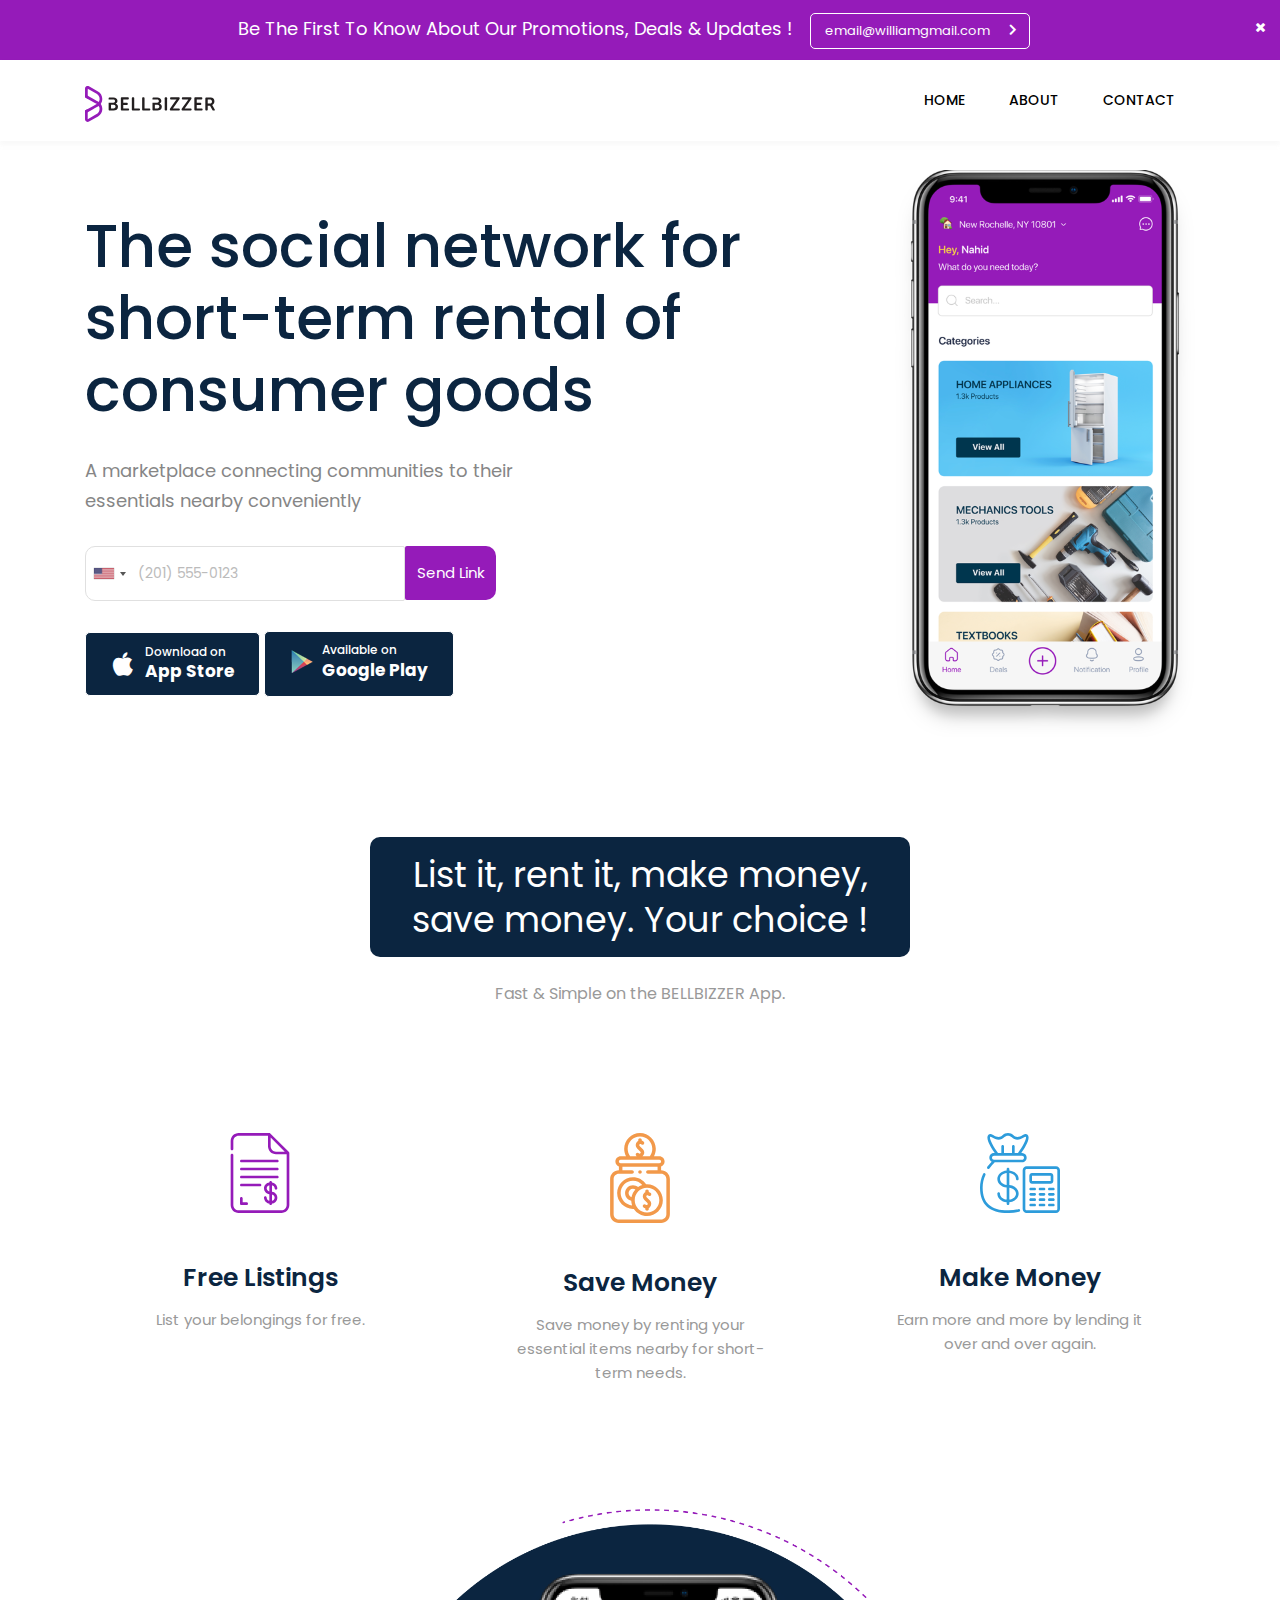
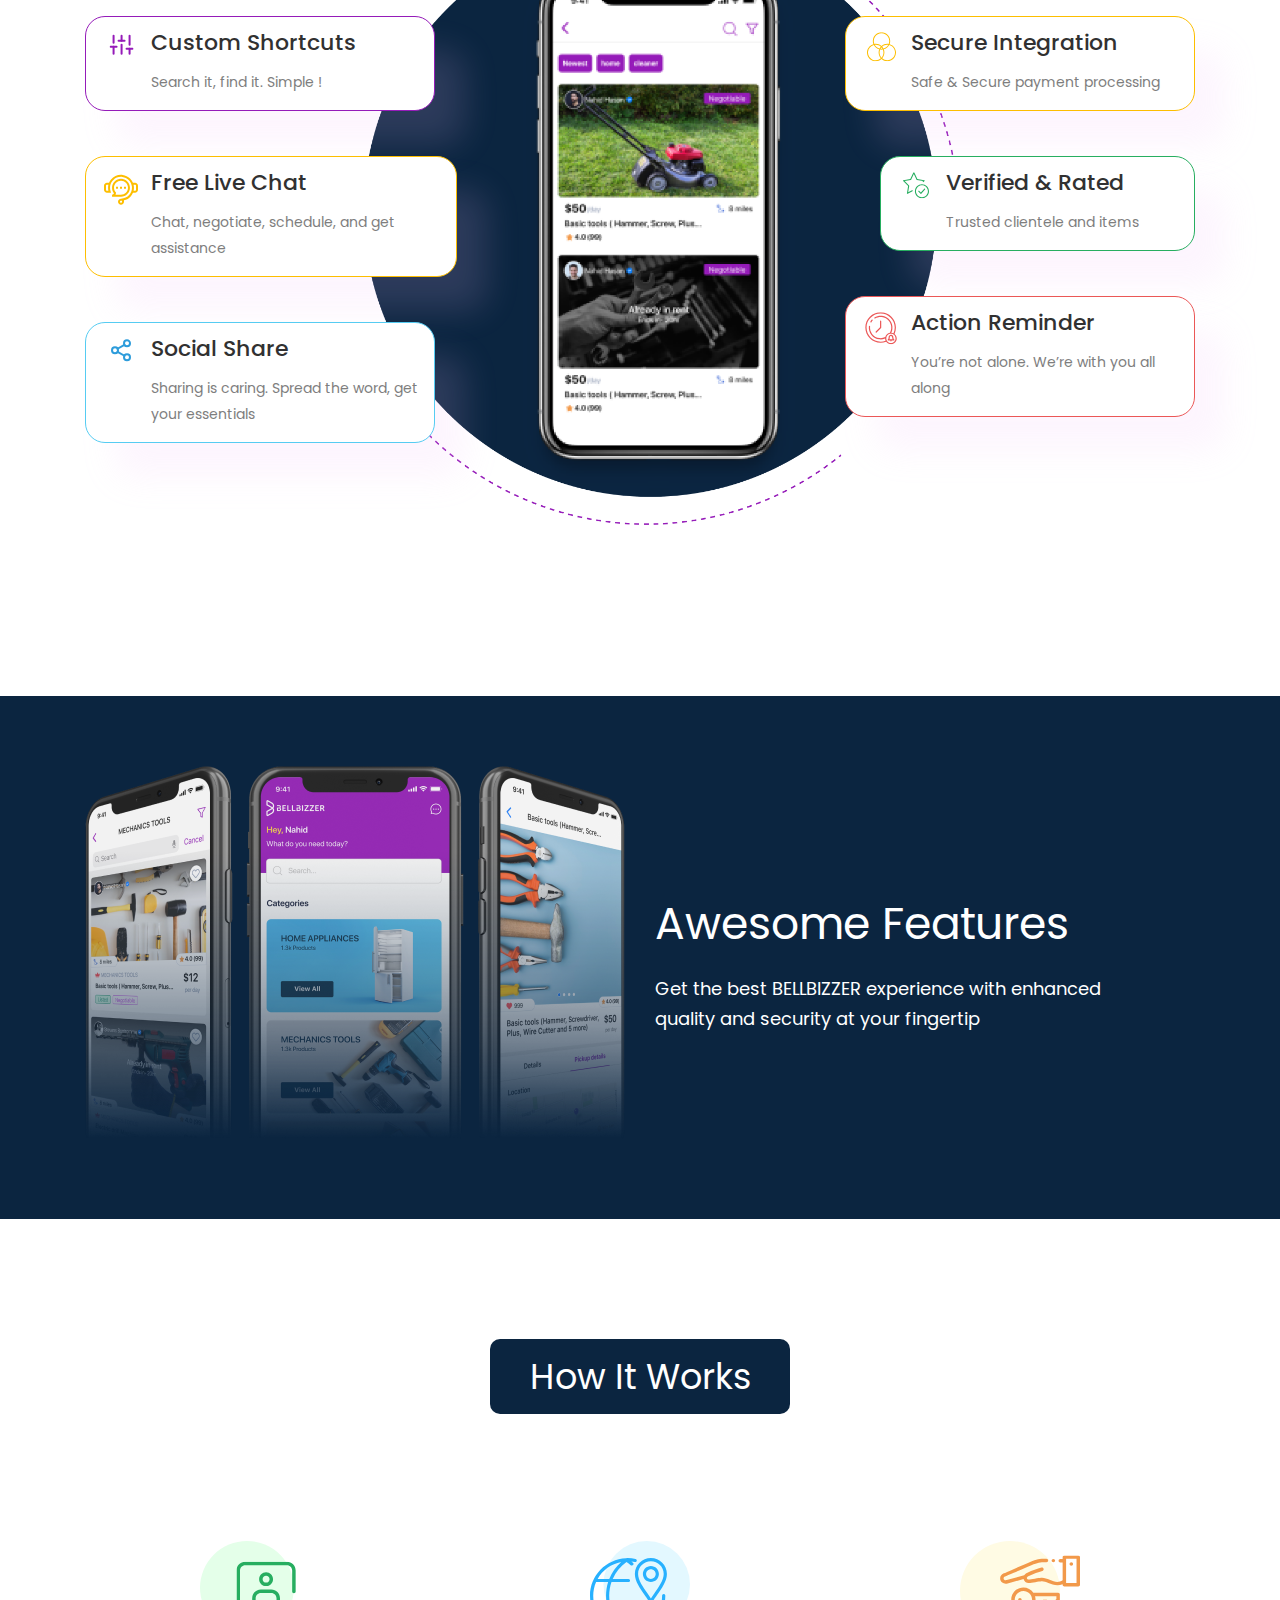
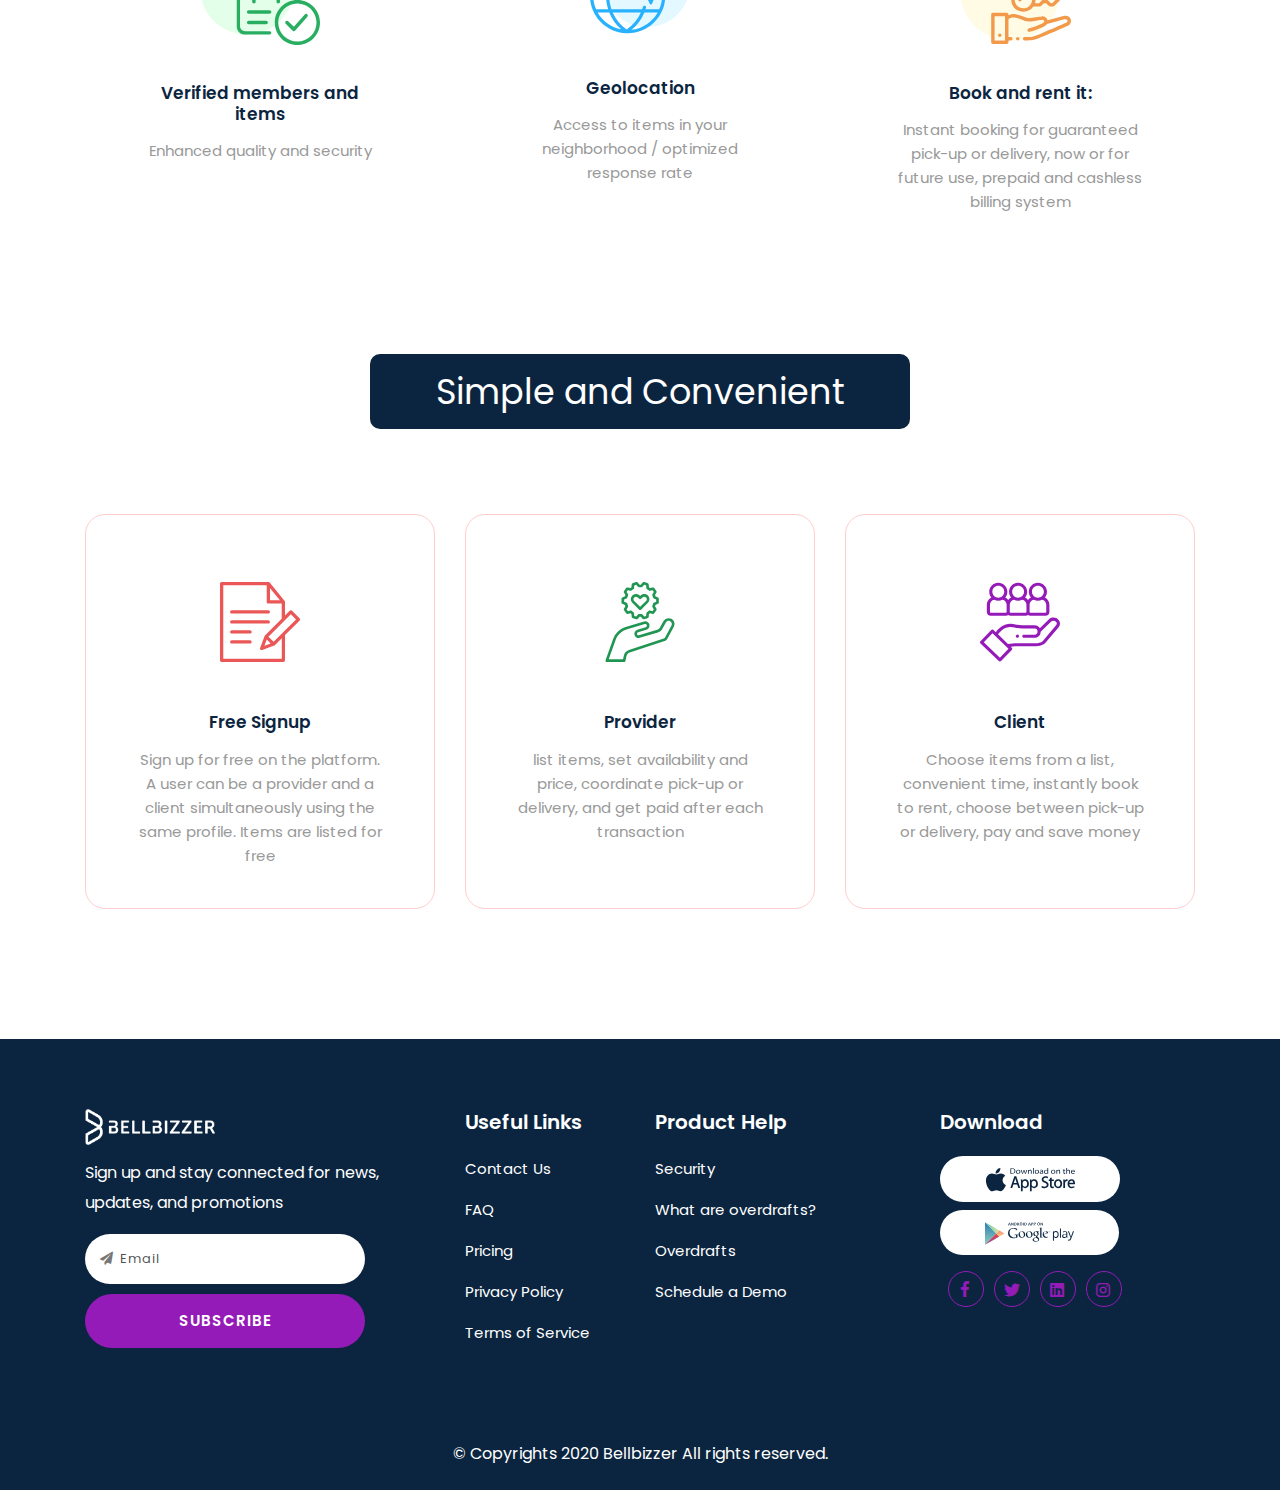
==== index.html @ 85c29064 "image feature updated 23" ====
<!doctype html>
<html class="no-js" lang="">
<head>
    <meta charset="utf-8">
    <meta http-equiv="x-ua-compatible" content="ie=edge">
    <title>Bellbizzer V2</title>
    <meta name="description" content="">
    <meta name="viewport" content="width=device-width, initial-scale=1">

    <link rel="manifest" href="site.webmanifest">
    <link rel="shortcut icon" type="image/x-icon" href="img/favicon.ico">
    <!-- Place favicon.ico in the root directory -->

    <!-- CSS here -->

    <link rel="stylesheet" href="css/bootstrap.min.css">
    <link rel="stylesheet" href="https://stackpath.bootstrapcdn.com/font-awesome/4.7.0/css/font-awesome.min.css">
    <!-- Add the slick-theme.css if you want default styling -->
    <link rel="stylesheet" type="text/css" href="css/slick.css"/>
    <!-- Add the slick-theme.css if you want default styling -->
    <link rel="stylesheet" type="text/css" href="css/slick-theme.css"/>
    <link rel="stylesheet" type="text/css" href="css/owl.carousel.min.css"/>
    <link rel="stylesheet" href="css/magnific-popup.css">
    <link rel="stylesheet" href="css/fontawesome-all.min.css">
    <link rel="stylesheet" href="css/default.css">
    <link rel="stylesheet" href="css/meanmenu.css">
    <link rel="stylesheet" href="css/style.css">
    <link rel="stylesheet" href="css/intlTelInput.css">
    <link rel="stylesheet" href="css/responsive.css">


</head>
<body>
<!--[if lte IE 9]>
<p class="browserupgrade">You are using an <strong>outdated</strong> browser. Please <a href="https://browsehappy.com/">upgrade
    your browser</a> to improve your experience and security.</p>
<![endif]-->
<style>

</style>
<!--=========== Main Header area ===============-->
<header id="header">
    <div class="top-bar">
        <div class="container">
            <div class="row">
                <div class="col-lg-12">

                    <p>Be the first to know about our promotions, deals & updates ! <br class="break-mob"> <span><input type="text" placeholder="email@williamgmail.com"> <i class="fas fa-chevron-right"></i></span></p>

                </div>
            </div>
        </div>
        <div class="close-icon">
            <i class="fas fa-times"></i>
        </div>
    </div>
    <div class="main-navigation">
        <div class="container">
            <div class="row">
                <!-- logo-area-->
                <div class="col-xl-2 col-lg-3 col-md-3">
                    <div class="logo-area">
                        <a href="index.html"><img src="img/logo.svg" alt="app"></a>
                    </div>
                </div>
                <!-- mainmenu-area-->
                <div class="col-xl-10 col-lg-9 col-md-9">
                    <div class="main-menu f-right">
                        <nav id="mobile-menu">
                            <ul>
                                <li>
                                    <a class="current" href="index.html">home</a>
                                </li>
                                <li>
                                    <a href="about-us.html">About</a>
                                </li>

                                <li>
                                    <a href="contact-us.html">Contact</a>
                                </li>
                            </ul>
                        </nav>
                    </div>
                    <!-- mobile menu-->
                    <div class="mobile-menu"></div>
                </div>
            </div>
        </div>
    </div>
</header>

<!--=========== Banner Area ==================-->
<section id="home2" class="banner image-bg" style="position: relative; z-index: 0; background: none;">

    <!-- Container -->
    <div class="container">

        <div class="row align-items-center">

            <!-- Content -->
            <div class="col-12 col-md-8 res-margin">

                <!-- Banner text -->
                <div class="banner-text">

                    <h1 class="wow fadeInUp" data-wow-offset="10" data-wow-duration="1s" data-wow-delay="0s"
                        style="visibility: visible; animation-duration: 1s; animation-delay: 0s; animation-name: fadeInUp;">
                        The social network for short-term rental of <br>consumer goods
                    </h1>



                    <p class="wow fadeInUp" data-wow-offset="10" data-wow-duration="1s" data-wow-delay="0.3s"
                       style="visibility: visible; animation-duration: 1s; animation-delay: 0.3s; animation-name: fadeInUp;">
                        A marketplace connecting communities to their<br> essentials nearby conveniently
                    </p>

                    <form action="" class="tel-input-form">
                        <input id="phone" name="phone" type="tel">
                        <button type="submit">Send Link</button>
                    </form>
                    <div class="button-store">

                        <a href="#" class="custom-btn d-inline-flex align-items-center m-2 m-sm-0">
                            <i class="fab fa-apple"></i>
                            <p>Download on<span>App Store</span></p>
                        </a>

                        <a href="#" class="custom-btn-2 d-inline-flex align-items-center m-2 m-sm-0 mr-sm-3">
                            <!--<i class="fab fa-google-play"></i>-->
                            <img src="img/home-icon/android-icon.png" alt="" class="d-inline-block mr-2">
                            <p>Available on<span>Google Play</span></p>
                        </a>

                    </div>

                </div>

            </div>

            <!-- Image -->
            <div class="col-12 col-md-4">

                <div class="banner-image wow fadeInUp" data-wow-offset="10" data-wow-duration="1s" data-wow-delay="0.3s"
                     style="visibility: visible; animation-duration: 1s; animation-delay: 0.3s; animation-name: fadeInUp;">
                    <img class="bounce-effect" src="img/moc.svg" alt="">
                </div>

            </div>

        </div>

    </div>

</section>


<!--=========== Covid19 area ===================-->
<section id="services">

    <!-- Container -->
    <div class="container">

        <!-- Section title -->
        <div class="row justify-content-center">
            <div class="col-12 col-md-10 col-lg-6">

                <div class="section-title text-center">
                    <h3 class="bg-title">List it, rent it, make money,<br> save money. Your choice !</h3>
                    <p>Fast & Simple on the BELLBIZZER App.</p>
                </div>

            </div>
        </div>

        <div class="row">

            <!-- Service 1 -->
            <div class="col-12 col-md-6 col-sm-6 col-lg-4 res-margin wow fadeInUp" data-wow-offset="10" data-wow-duration="1s"
                 data-wow-delay="0">
                <div class="service-single">

                    <div class="icon">
                        <!--<i class="fa fa-handshake-o" aria-hidden="true"></i>-->
                        <img src="img/home-icon/free-listing.svg" alt="" width="80">
                    </div>

                    <h5>Free Listings</h5>
                    <p>List your belongings for free.</p>

                </div>
            </div>

            <!-- Service 2 -->
            <div class="col-12 col-md-6 col-sm-6 col-lg-4 res-margin wow fadeInUp" data-wow-offset="10" data-wow-duration="1s"
                 data-wow-delay="0.3s">
                <div class="service-single active-0">

                    <div class="icon">
                        <!--<i class="fa fa-area-chart" aria-hidden="true"></i>-->
                        <img src="img/home-icon/save-money.svg" alt="" width="90">
                    </div>

                    <h5>Save Money</h5>
                    <p>Save money by renting your essential items nearby for short-term needs.</p>

                </div>
            </div>

            <!-- Service 3 -->
            <div class="col-12 col-md-6 col-sm-6 col-lg-4 res-margin wow fadeInUp" data-wow-offset="10" data-wow-duration="1s"
                 data-wow-delay="0.6s">
                <div class="service-single">

                    <div class="icon">
                        <!--<i class="fa fa-database" aria-hidden="true"></i>-->
                        <img src="img/home-icon/make-money.svg" alt="" width="80">
                    </div>

                    <h5>Make Money</h5>
                    <p>Earn more and more by lending it over and over again.</p>

                </div>
            </div>

        </div>

    </div>

</section>

<!--=========== App Feature ==================-->
<div id="app-features" class="section">
    <div class="container">

        <div class="row">
            <div class="col-lg-4 col-md-12 col-xs-12">
                <div class="content-left text-right">
                    <div class="box-item left feature-1">
                        <span class="icon-f">
                            <!--<i class="lni-leaf"></i>-->
                            <img src="img/home-icon/custom-shortcuts.svg" alt="">
                        </span>
                        <div class="text">
                            <h4>Custom Shortcuts</h4>
                            <p>Search it, find it. Simple !</p>
                        </div>
                    </div>
                    <div class="box-item left feature-22">
                         <span class="icon-f">
                            <!--<i class="lni-leaf"></i>-->
                            <img src="img/home-icon/free-live-chat.svg" alt="">
                        </span>
                        <div class="text">
                            <h4>Free Live Chat</h4>
                            <p>Chat, negotiate, schedule, and get assistance</p>
                        </div>
                    </div>
                    <div class="box-item left feature-3">
                      <span class="icon-f">
                            <!--<i class="lni-leaf"></i>-->
                            <img src="img/home-icon/f-social-share.svg" alt="">
                        </span>
                        <div class="text">
                            <h4>Social Share</h4>
                            <p>Sharing is caring. Spread the word, get your essentials</p>
                        </div>
                    </div>
                </div>
            </div>
            <div class="col-lg-4 col-md-12 col-xs-12">
                <div class="show-box-0 d-flex-0 top-30-0">
                    <img src="img/Phone.png" alt=""  class="d-inline-block m-auto">
                </div>
            </div>
            <div class="col-lg-4 col-md-12 col-xs-12">
                <div class="content-left text-right">
                    <div class="box-item left feature-2">
                        <span class="icon-f">
                            <img src="img/home-icon/secure-integration.svg" alt="">
                        </span>
                        <div class="text">
                            <h4>Secure Integration</h4>
                            <p>Safe & Secure payment processing</p>
                        </div>
                    </div>
                    <div class="box-item left feature-4">
                        <span class="icon-f">
                         <img src="img/home-icon/f-verified-rate.svg" alt="">
                        </span>
                        <div class="text">
                            <h4>Verified & Rated</h4>
                            <p>Trusted clientele and items</p>
                        </div>
                    </div>
                    <div class="box-item left feature-5">
                        <span class="icon-f">
                         <img src="img/home-icon/f-action-remainder.svg" alt="">
                        </span>
                        <div class="text">
                            <h4>Action Reminder</h4>
                            <p>You’re not alone. We’re with you all along</p>
                        </div>
                    </div>
                </div>
            </div>
        </div>
    </div>
</div>

<!--=========== Video Area ===================-->
<section id="parallax-video" class="parallax">
    <!-- Container -->
    <div class="container">

        <div class="row">

           <div class="col-lg-6">
               <div class="scroll-bg-img">
                <img src="img/scroll-bg-img.png" alt="">
               </div>
           </div>
           <div class="col-lg-6">
               <div class="scroll-bg-content">
                   <h1>Awesome Features</h1>
                   <p>Get the best BELLBIZZER experience with enhanced<br> quality and security at your fingertip</p>
               </div>
           </div>

        </div>

    </div>

</section>

<!--=========== Covid19 area 2 ===================-->
<section id="services2">

    <!-- Container -->
    <div class="container">

        <!-- Section title -->
        <div class="row justify-content-center">
            <div class="col-12 col-md-10 col-lg-6">

                <div class="section-title text-center">
                    <h3 class="bg-title">How It Works </h3>
                </div>

            </div>
        </div>

        <div class="row">

            <!-- Service 1 -->
            <div class="col-12 col-sm-6 col-md-6 col-lg-4 res-margin wow fadeInUp" data-wow-offset="10" data-wow-duration="1s"
                 data-wow-delay="0">
                <div class="service-single">

                    <div class="icon">
                        <!--<i class="fa fa-handshake-o" aria-hidden="true"></i>-->
                        <img src="img/home-icon/v-member.svg" alt="" width="120">
                    </div>

                    <h4 class="service-2-hed">Verified members and items</h4>
                    <p>Enhanced quality and security</p>

                </div>
            </div>

            <!-- Service 2 -->
            <div class="col-12 col-sm-6 col-md-6 col-lg-4 res-margin wow fadeInUp" data-wow-offset="10" data-wow-duration="1s"
                 data-wow-delay="0.3s">
                <div class="service-single active-0">

                    <div class="icon">
                        <!--<i class="fa fa-area-chart" aria-hidden="true"></i>-->
                        <img src="img/home-icon/geolocation.svg" alt="" width="100">
                    </div>

                    <h4 class="service-2-hed">Geolocation</h4>
                    <p>Access to items in your neighborhood / optimized response rate</p>

                </div>
            </div>

            <!-- Service 3 -->
            <div class="col-12 col-sm-6 col-md-6 col-lg-4 res-margin wow fadeInUp" data-wow-offset="10" data-wow-duration="1s"
                 data-wow-delay="0.6s">
                <div class="service-single">

                    <div class="icon">
                        <!--<i class="fa fa-database" aria-hidden="true"></i>-->
                        <img src="img/home-icon/book-rent.svg" alt="" width="120">
                    </div>

                    <h4 class="service-2-hed">Book and rent it:</h4>
                    <p>Instant booking for guaranteed pick-up or delivery, now or for future use, prepaid and cashless billing system</p>

                </div>
            </div>

        </div>

    </div>

</section>

<!--=========== Covid19 area 3 ===================-->
<section id="services3">

    <!-- Container -->
    <div class="container">

        <!-- Section title -->
        <div class="row justify-content-center">
            <div class="col-12 col-md-10 col-lg-6">

                <div class="section-title text-center">
                    <h3 class="bg-title">Simple and Convenient</h3>
                </div>

            </div>
        </div>

        <div class="row">

            <!-- Service 1 -->
            <div class="col-12 col-sm-6 col-md-6 col-lg-4 res-margin wow fadeInUp" data-wow-offset="10" data-wow-duration="1s"
                 data-wow-delay="0">
                <div class="service-single">

                    <div class="icon">
                        <!--<i class="fa fa-handshake-o" aria-hidden="true"></i>-->
                        <img src="img/home-icon/free-signup.svg" alt="" width="80">
                    </div>

                    <h4 class="service-2-hed">Free Signup</h4>
                    <p>Sign up for free on the platform. A user can be a provider and a client simultaneously using the same profile. Items are listed for free</p>

                </div>
            </div>

            <!-- Service 2 -->
            <div class="col-12 col-sm-6 col-md-6 col-lg-4 res-margin wow fadeInUp" data-wow-offset="10" data-wow-duration="1s"
                 data-wow-delay="0.3s">
                <div class="service-single active-0">

                    <div class="icon">
                        <!--<i class="fa fa-area-chart" aria-hidden="true"></i>-->
                        <img src="img/home-icon/provider.svg" alt="" width="80">
                    </div>

                    <h4 class="service-2-hed">Provider</h4>
                    <p>list items, set availability and price, coordinate pick-up or delivery, and get paid after each transaction
                    </p>

                </div>
            </div>

            <!-- Service 3 -->
            <div class="col-12 col-sm-6 col-md-6 col-lg-4 res-margin wow fadeInUp" data-wow-offset="10" data-wow-duration="1s"
                 data-wow-delay="0.6s">
                <div class="service-single">

                    <div class="icon">
                        <!--<i class="fa fa-database" aria-hidden="true"></i>-->
                        <img src="img/home-icon/client.svg" alt="" width="80">
                    </div>

                    <h4 class="service-2-hed">Client</h4>
                    <p>Choose items from a list, convenient time, instantly book to rent, choose between pick-up or delivery, pay and save money</p>

                </div>
            </div>

        </div>

    </div>

</section>


<!--=========== Footer Area ============-->
<footer class="footer-area">
    <!-- Footer Top -->
    <div class="footer-top ptb_100">
        <div class="container">
            <div class="row">
                <div class="col-12 col-sm-6 col-lg-4">
                    <!-- Footer Items -->
                    <div class="footer-items footer-left">
                        <!-- Logo -->
                        <a class="navbar-brand" href="#">
                            <img class="logo" src="img/w-logo.png" alt="">
                        </a>
                        <p class="mt-2 mb-3">Sign up and stay connected for news, updates, and promotions</p>
                        <div class="form-bg">

                                        <form class="form-horizontal">

                                            <div class="form-group">
                                                <span class="input-icon"><i class="fas fa-paper-plane"></i></span>
                                                <input class="form-control" type="email" placeholder="Email">
                                            </div>
                                            <button class="btn signin">Subscribe</button>

                                        </form>

                        </div>

                    </div>
                </div>
                <div class="col-12 col-sm-6 col-lg-2">
                    <!-- Footer Items -->
                    <div class="footer-items">
                        <!-- Footer Title -->
                        <h3 class="footer-title mb-2">Useful Links</h3>
                        <ul>
                            <li class="py-2"><a href="index.html">Contact Us</a></li>
                            <li class="py-2"><a href="about-us.html">FAQ </a></li>
                            <li class="py-2"><a href="#">Pricing </a></li>
                            <li class="py-2"><a href="#">Privacy Policy</a></li>
                            <li class="py-2"><a href="contact-us.html">Terms of Service</a></li>
                        </ul>
                    </div>
                </div>
                <div class="col-12 col-sm-6 col-lg-3">
                    <!-- Footer Items -->
                    <div class="footer-items">
                        <!-- Footer Title -->
                        <h3 class="footer-title mb-2">Product Help</h3>
                        <ul>
                            <li class="py-2"><a href="#">Security</a></li>
                            <li class="py-2"><a href="#">What are overdrafts?</a></li>
                            <li class="py-2"><a href="#">Overdrafts</a></li>
                            <li class="py-2"><a href="#">Schedule a Demo</a></li>
                            <!--<li class="py-2"><a href="#">Contact</a></li>-->
                        </ul>
                    </div>
                </div>
                <div class="col-12 col-sm-6 col-lg-3">
                    <!-- Footer Items -->
                    <div class="footer-items">
                        <!-- Footer Title -->
                        <h3 class="footer-title mb-2">Download</h3>
                        <!-- Store Buttons -->
                        <div class="button-group store-buttons store-black d-flex flex-wrap pt-2">
                            <a href="#">
                                <!--<img src="img/ios-btn.png" alt="">-->
                                <img src="img/home-icon/iso-download.svg" alt="">
                            </a>
                            <a href="#">
                                <img src="img/home-icon/android-dw-icon.svg" alt="">
                            </a>
                        </div>
                        <!-- Social Icons -->
                        <div class="social-icons d-flex">

                            <div class='demopadding'>
                                <div class='icon social fb'><i class='fab fa-facebook-f'></i></div>
                                <div class='icon social tw'><i class='fab fa-twitter'></i></div>
                                <div class='icon social vin'><i class='fab fa-linkedin'></i></div>
                                <div class='icon social insta'><i class='fab fa-instagram'></i></div>
                            </div>
                        </div>
                    </div>
                </div>
            </div>
        </div>
    </div>

    <!-- Footer Bottom -->
    <div class="footer-bottom">
        <div class="container">
            <div class="row">
                <div class="col-12">
                    <!-- Copyright Area -->
                    <div class="copyright-area text-center py-4">
                        <!-- Copyright Left -->
                        <div class="copyright-center">© Copyrights 2020 Bellbizzer All rights reserved.</div>
                        <!-- Copyright Right -->
                        <!--<div class="copyright-right">Made with <i class="fas fa-heart"></i> By <a-->
                                <!--href="#">Bellbizzer</a></div>-->
                    </div>
                </div>
            </div>
        </div>
    </div>
</footer>

<!-- JS here -->
<script src="js/vendor/modernizr-3.5.0.min.js"></script>
<script src="js/vendor/jquery-3.2.1.min.js"></script>
<script src="js/popper.min.js"></script>
<script src="js/bootstrap.min.js"></script>
<script type="text/javascript" src="js/slick.min.js"></script>
<script type="text/javascript" src="js/owl.carousel.min.js"></script>
<script src="js/isotope.pkgd.min.js"></script>
<script src="js/ajax-form.js"></script>
<script src="js/imagesloaded.pkgd.min.js"></script>
<script src="js/jquery.magnific-popup.min.js"></script>
<script src="js/jquery.counterup.min.js"></script>
<script src="js/meanmenu.min.js"></script>
<script src="js/aos.min.js"></script>
<script src="js/plugins.js"></script>
<script src="js/intlTelInput.js"></script>
<script src="js/utils.js"></script>
<script src="js/main.js"></script>

<script>
    var input = document.querySelector("#phone");
    window.intlTelInput(input, {

        utilsScript: "build/js/utils.js",
    });
</script>
</body>
</html>
---- css/default.css ----
/* Deafult Margin & Padding */
/*-- Margin Top --*/
.mt-5 {
	margin-top: 5px;
}
.mt-10 {
	margin-top: 10px;
}
.mt-15 {
	margin-top: 15px;
}
.mt-20 {
	margin-top: 20px;
}
.mt-25 {
	margin-top: 25px;
}
.mt-30 {
	margin-top: 30px;
}
.mt-35 {
	margin-top: 35px;
}
.mt-40 {
	margin-top: 40px;
}
.mt-45 {
	margin-top: 45px;
}
.mt-50 {
	margin-top: 50px;
}
.mt-55 {
	margin-top: 55px;
}
.mt-60 {
	margin-top: 60px;
}
.mt-65 {
	margin-top: 65px;
}
.mt-70 {
	margin-top: 70px;
}
.mt-75 {
	margin-top: 75px;
}
.mt-80 {
	margin-top: 80px;
}
.mt-85 {
	margin-top: 85px;
}
.mt-90 {
	margin-top: 90px;
}
.mt-95 {
	margin-top: 95px;
}
.mt-100 {
	margin-top: 100px;
}
.mt-105 {
	margin-top: 105px;
}
.mt-110 {
	margin-top: 110px;
}
.mt-115 {
	margin-top: 115px;
}
.mt-120 {
	margin-top: 120px;
}
.mt-125 {
	margin-top: 125px;
}
.mt-130 {
	margin-top: 130px;
}
.mt-135 {
	margin-top: 135px;
}
.mt-140 {
	margin-top: 140px;
}
.mt-145 {
	margin-top: 145px;
}
.mt-150 {
	margin-top: 150px;
}
.mt-155 {
	margin-top: 155px;
}
.mt-160 {
	margin-top: 160px;
}
.mt-165 {
	margin-top: 165px;
}
.mt-170 {
	margin-top: 170px;
}
.mt-175 {
	margin-top: 175px;
}
.mt-180 {
	margin-top: 180px;
}
.mt-185 {
	margin-top: 185px;
}
.mt-190 {
	margin-top: 190px;
}
.mt-195 {
	margin-top: 195px;
}
.mt-200 {
	margin-top: 200px;
}
/*-- Margin Bottom --*/

.mb-5 {
	margin-bottom: 5px;
}
.mb-10 {
	margin-bottom: 10px;
}
.mb-15 {
	margin-bottom: 15px;
}
.mb-20 {
	margin-bottom: 20px;
}
.mb-25 {
	margin-bottom: 25px;
}
.mb-30 {
	margin-bottom: 30px;
}
.mb-35 {
	margin-bottom: 35px;
}
.mb-40 {
	margin-bottom: 40px;
}
.mb-45 {
	margin-bottom: 45px;
}
.mb-50 {
	margin-bottom: 50px;
}
.mb-55 {
	margin-bottom: 55px;
}
.mb-60 {
	margin-bottom: 60px;
}
.mb-65 {
	margin-bottom: 65px;
}
.mb-70 {
	margin-bottom: 70px;
}
.mb-75 {
	margin-bottom: 75px;
}
.mb-80 {
	margin-bottom: 80px;
}
.mb-85 {
	margin-bottom: 85px;
}
.mb-90 {
	margin-bottom: 90px;
}
.mb-95 {
	margin-bottom: 95px;
}
.mb-100 {
	margin-bottom: 100px;
}
.mb-105 {
	margin-bottom: 105px;
}
.mb-110 {
	margin-bottom: 110px;
}
.mb-115 {
	margin-bottom: 115px;
}
.mb-120 {
	margin-bottom: 120px;
}
.mb-125 {
	margin-bottom: 125px;
}
.mb-130 {
	margin-bottom: 130px;
}
.mb-135 {
	margin-bottom: 135px;
}
.mb-140 {
	margin-bottom: 140px;
}
.mb-145 {
	margin-bottom: 145px;
}
.mb-150 {
	margin-bottom: 150px;
}
.mb-155 {
	margin-bottom: 155px;
}
.mb-160 {
	margin-bottom: 160px;
}
.mb-165 {
	margin-bottom: 165px;
}
.mb-170 {
	margin-bottom: 170px;
}
.mb-175 {
	margin-bottom: 175px;
}
.mb-180 {
	margin-bottom: 180px;
}
.mb-185 {
	margin-bottom: 185px;
}
.mb-190 {
	margin-bottom: 190px;
}
.mb-195 {
	margin-bottom: 195px;
}
.mb-200 {
	margin-bottom: 200px;
}
/*-- Padding Top --*/

.pt-5 {
	padding-top: 5px;
}
.pt-10 {
	padding-top: 10px;
}
.pt-15 {
	padding-top: 15px;
}
.pt-20 {
	padding-top: 20px;
}
.pt-25 {
	padding-top: 25px;
}
.pt-30 {
	padding-top: 30px;
}
.pt-35 {
	padding-top: 35px;
}
.pt-40 {
	padding-top: 40px;
}
.pt-45 {
	padding-top: 45px;
}
.pt-50 {
	padding-top: 50px;
}
.pt-55 {
	padding-top: 55px;
}
.pt-60 {
	padding-top: 60px;
}
.pt-65 {
	padding-top: 65px;
}
.pt-70 {
	padding-top: 70px;
}
.pt-75 {
	padding-top: 75px;
}
.pt-80 {
	padding-top: 80px;
}
.pt-85 {
	padding-top: 85px;
}
.pt-90 {
	padding-top: 90px;
}
.pt-95 {
	padding-top: 95px;
}
.pt-100 {
	padding-top: 100px;
}
.pt-105 {
	padding-top: 105px;
}
.pt-110 {
	padding-top: 110px;
}
.pt-115 {
	padding-top: 115px;
}
.pt-120 {
	padding-top: 120px;
}
.pt-125 {
	padding-top: 125px;
}
.pt-130 {
	padding-top: 130px;
}
.pt-135 {
	padding-top: 135px;
}
.pt-140 {
	padding-top: 140px;
}
.pt-145 {
	padding-top: 145px;
}
.pt-150 {
	padding-top: 150px;
}
.pt-155 {
	padding-top: 155px;
}
.pt-160 {
	padding-top: 160px;
}
.pt-165 {
	padding-top: 165px;
}
.pt-170 {
	padding-top: 170px;
}
.pt-175 {
	padding-top: 175px;
}
.pt-180 {
	padding-top: 180px;
}
.pt-185 {
	padding-top: 185px;
}
.pt-190 {
	padding-top: 190px;
}
.pt-195 {
	padding-top: 195px;
}
.pt-200 {
	padding-top: 200px;
}
/*-- Padding Bottom --*/

.pb-5 {
	padding-bottom: 5px;
}
.pb-10 {
	padding-bottom: 10px;
}
.pb-15 {
	padding-bottom: 15px;
}
.pb-20 {
	padding-bottom: 20px;
}
.pb-25 {
	padding-bottom: 25px;
}
.pb-30 {
	padding-bottom: 30px;
}
.pb-35 {
	padding-bottom: 35px;
}
.pb-40 {
	padding-bottom: 40px;
}
.pb-45 {
	padding-bottom: 45px;
}
.pb-50 {
	padding-bottom: 50px;
}
.pb-55 {
	padding-bottom: 55px;
}
.pb-60 {
	padding-bottom: 60px;
}
.pb-65 {
	padding-bottom: 65px;
}
.pb-70 {
	padding-bottom: 70px;
}
.pb-75 {
	padding-bottom: 75px;
}
.pb-80 {
	padding-bottom: 80px;
}
.pb-85 {
	padding-bottom: 85px;
}
.pb-90 {
	padding-bottom: 90px;
}
.pb-95 {
	padding-bottom: 95px;
}
.pb-100 {
	padding-bottom: 100px;
}
.pb-105 {
	padding-bottom: 105px;
}
.pb-110 {
	padding-bottom: 110px;
}
.pb-115 {
	padding-bottom: 115px;
}
.pb-120 {
	padding-bottom: 120px;
}
.pb-125 {
	padding-bottom: 125px;
}
.pb-130 {
	padding-bottom: 130px;
}
.pb-135 {
	padding-bottom: 135px;
}
.pb-140 {
	padding-bottom: 140px;
}
.pb-145 {
	padding-bottom: 145px;
}
.pb-150 {
	padding-bottom: 150px;
}
.pb-155 {
	padding-bottom: 155px;
}
.pb-160 {
	padding-bottom: 160px;
}
.pb-165 {
	padding-bottom: 165px;
}
.pb-170 {
	padding-bottom: 170px;
}
.pb-175 {
	padding-bottom: 175px;
}
.pb-180 {
	padding-bottom: 180px;
}
.pb-185 {
	padding-bottom: 185px;
}
.pb-190 {
	padding-bottom: 190px;
}
.pb-195 {
	padding-bottom: 195px;
}
.pb-200 {
	padding-bottom: 200px;
}
/* Background Color */

.gray-bg {
	background: #f6f6f6;
}
.white-bg {
	background: #fff;
}
.black-bg {
	background: #222;
}
/* Color */

.white {
	color: #fff;
}
.black {
	color: #222;
}
/* black overlay */

[data-overlay] {
	position: relative;
}
[data-overlay]::before {
	background: #000 none repeat scroll 0 0;
	content: "";
	height: 100%;
	left: 0;
	position: absolute;
	top: 0;
	width: 100%;
	z-index: 1;
}
[data-overlay="3"]::before {
	opacity: 0.3;
}
[data-overlay="4"]::before {
	opacity: 0.4;
}
[data-overlay="5"]::before {
	opacity: 0.5;
}
[data-overlay="6"]::before {
	opacity: 0.6;
}
[data-overlay="7"]::before {
	opacity: 0.7;
}
[data-overlay="8"]::before {
	opacity: 0.8;
}
[data-overlay="9"]::before {
	opacity: 0.9;
}
---- css/style.css ----
/*
  Theme Name: Name - App Landing HTML Template
  Author: Md.Masumur Rahman
  Support: csemasum@gmail.com
  Description: Creative  HTML5 template.
  Version: 1.0.1
*/

/* CSS Index 
-----------------------------------
1. Theme default css
2. header
3. slider
4. about-area
5. features-box
6. department
7. team
8. video-area
9. counter
10. footer 
*/



/* 1. Theme default css */
/*@import url('https://fonts.googleapis.com/css?family=Open+Sans:300,400,600,700|Poppins:300,400,500,600,700');*/
@import url('https://fonts.googleapis.com/css2?family=Poppins:wght@300;400;500;600;700&display=swap');
 body {
	font-family: 'Poppins', sans-serif;
	font-weight: normal;
	font-style: normal;
}
.img {
	max-width: 100%;
	transition: all 0.3s ease-out 0s;
}
.f-left {
	float: left
}
.f-right {
	float: right
}
.fix {
	overflow: hidden
}
a,
.button {
	-webkit-transition: all 0.3s ease-out 0s;
	-moz-transition: all 0.3s ease-out 0s;
	-ms-transition: all 0.3s ease-out 0s;
	-o-transition: all 0.3s ease-out 0s;
	transition: all 0.3s ease-out 0s;
}
a:focus,
.button:focus {
	text-decoration: none;
	outline: none;
}
a:focus,
a:hover,
.portfolio-cat a:hover,
.footer -menu li a:hover {
	color: #2B96CC;
	text-decoration: none;
}
a,
button {
	color: #1696e7;
	outline: medium none;
}
.uppercase {
	text-transform: uppercase;
}
.capitalize {
	text-transform: capitalize;
}
h1,
h2,
h3,
h4,
h5,
h6 {
	font-family: 'Poppins', sans-serif;
	font-weight: normal;
	color: #313131;
	margin-top: 0px;
	font-style: normal;
	font-weight: 400;
	text-transform: normal;
}
h1 a,
h2 a,
h3 a,
h4 a,
h5 a,
h6 a {
	color: inherit;
}
h1 {
	font-size: 40px;
	font-weight: 500;
}
h2 {
	font-size: 35px;
}
h3 {
	font-size: 28px;
}
h4 {
	font-size: 22px;
}
h5 {
	font-size: 18px;
}
h6 {
	font-size: 16px;
}
ul {
	margin: 0px;
	padding: 0px;
}
li {
	list-style: none
}
p {
	font-size: 14px;
	font-weight: normal;
	line-height: 24px;
	color: #7e7e7e;
	margin-bottom: 15px;
}
hr {
	border-bottom: 1px solid #eceff8;
	border-top: 0 none;
	margin: 30px 0;
	padding: 0;
}
label {
	color: #7e7e7e;
	cursor: pointer;
	font-size: 14px;
	font-weight: 400;
}
*::-moz-selection {
	background: #d6b161;
	color: #fff;
	text-shadow: none;
}
::-moz-selection {
	background: #444;
	color: #fff;
	text-shadow: none;
}
::selection {
	background: #444;
	color: #fff;
	text-shadow: none;
}
*::-moz-placeholder {
	color: #555555;
	font-size: 14px;
	opacity: 1;
}
*::placeholder {
	color: #555555;
	font-size: 14px;
	opacity: 1;
}
#image-content-tab .nav-tabs .nav-item.show .nav-link, .nav-tabs .nav-link.active {
	color: #241352;
	background-color: #ffffff;
	/* border-color: #dee2e6 #dee2e6 #fff; */
	border-bottom: 2px solid #fd8f7e !important;
}
#image-content-tab .nav-tabs .nav-link {
 border: 1px solid #fff;
}
#image-content-tab .nav-tabs {
	border-bottom: 0px solid #dee2e6;
}
#image-content-tab .nav-tabs li:first-child .nav-link {
	display: block;
	padding: .5rem 0rem;
}
#image-content-tab .nav-tabs li:last-child .nav-link {
	display: block;
	padding: .5rem 0rem;
	margin-left: 20px;
}
/*------service box 2------*/
.serviceBox{
	padding: 15px;
	margin: 0 0px 5px 0;
	border: 1px solid #ddd;
	position: relative;
	transition: all 0.3s ease 0s;
}
.serviceBox:hover{ border: 1px solid #a872bd; }
.serviceBox .service-icon{
	display: inline-block;
	font-size: 40px;
	color: #ff6f59;
	margin-bottom: 35px;
}
#ext-service{
	padding: 60px;
}
.serviceBox .title{
	display: block;
	font-size: 16px;
	font-weight: 600;
	color: #c955ec;
	text-transform: uppercase;
	margin: 0 0 10px 0;
}
.serviceBox .description{
	font-size: 15px;
	color: #777;
	line-height: 25px;
	margin: 0;
}
.serviceBox .read{
	display: inline-block;
	padding: 7px 20px;
	font-size: 17px;
	font-weight: 700;
	color: #777;
	position: absolute;
	bottom: -20px;
	right: -20px;
	z-index: 1;
	transition: all 0.3s ease 0s;
}
.serviceBox:hover .read{ color: #fff; }
.serviceBox .read:after{
	content: "";
	width: 100%;
	height: 100%;
	background: #fff;
	border: 1px solid #ddd;
	position: absolute;
	top: 0;
	left: 0;
	z-index: -1;
	transform: skewX(-15deg);
	transition: all 0.3s ease 0s;
}
.serviceBox:hover .read:after{
	background: #ff6f59;
	border: 1px solid #ff6f59;
}
.theme-overlay {
	position: relative
}
.theme-overlay::before {
	background: #1696e7 none repeat scroll 0 0;
	content: "";
	height: 100%;
	left: 0;
	opacity: 0.6;
	position: absolute;
	top: 0;
	width: 100%;
}
.separator {
	border-top: 1px solid #f2f2f2
}
/* button style */

.btn {
	-moz-user-select: none;
	background: #1696e7 none repeat scroll 0 0;
	border: medium none;
	border-radius: 2px;
	color: #fff;
	cursor: pointer;
	display: inline-block;
	font-size: 13px;
	font-weight: 600;
	letter-spacing: 1px;
	line-height: 1;
	margin-bottom: 0;
	padding: 13px 25px;
	text-align: center;
	text-transform: uppercase;
	touch-action: manipulation;
	transition: all 0.3s ease 0s;
	vertical-align: middle;
	white-space: nowrap;
}
.btn.btn-black {
	background: #303b41;
}
.btn.btn-black:hover {
	background: #1a1a1a;
}
.btn:hover {
	background: #106fab;
	color: #fff
}
.btn.btn-large {
	padding: 10px 25px;
}
.btn-lg {
	font-weight: 700;
	padding: 13px 31px;
}
.btn.white-btn:hover {
	border-color: #ddd;
	color: #ddd
}
.btn.btn-base.btn-link {
	background: transparent none repeat scroll 0 0;
	border: 0 none;
	color: #1696e7;
	padding: 0;
	text-decoration: none;
}
.btn.btn-base.btn-link:hover {
	color: #106fab;
}
.theme-bg {
	background: #1696e7
}
.bg-white {
	background-color: #ffffff;
}
.breadcrumb > .active {
	color: #888;
}
.owl-carousel .owl-nav div {
	background: rgba(255, 255, 255, 0.8) none repeat scroll 0 0;
	height: 40px;
	left: 20px;
	line-height: 40px;
	opacity: 0;
	position: absolute;
	text-align: center;
	top: 50%;
	transform: translateY(-50%);
	transition: all 0.3s ease 0s;
	visibility: hidden;
	width: 40px;
}
.owl-carousel .owl-nav div.owl-next {
	left: auto;
	right: 20px;
}
.owl-carousel:hover .owl-nav div {
	opacity: 1;
	visibility: visible;
}
.owl-carousel .owl-nav div:hover {
	background: #2B96CC;
	color: #fff
}

/*---------header---------*/
#header {
	position: absolute;
	top: 0;
	left: 0;
	right: 0;
	z-index: 999;
}
.main-navigation {
	background-color: #fff;
	box-shadow: 0px 4px 4px rgb(230 230 230 / 25%);
}

.logo-area img {
	width: 130px;
	padding-top: 26px;
	-webkit-transition: .5s;
	transition: .5s;
	padding-bottom: 15px;
}
.main-menu ul {
	text-align: right
}
.main-menu ul li{
	display: inline-block;
	margin: 0 20px;
	position: relative
}
.main-menu ul li a{
	display: block;
	padding: 30px 0;
	font-weight: 500;
	color: #000;
	font-size: 14px;
	text-transform: uppercase;
}
.main-menu ul li:hover > a{
	color: purple;
}
.main-menu ul li a:before {
	position: absolute;
	content: "";
	width: 0%;
	height: 3px;
	background-color: purple;
	top: 70%;
	left: 0;
	-webkit-transition: .5s;
	-o-transition: .5s;
	transition: .5s;
}
.main-menu ul li a:hover:before {
	width: 100%
}
.main-menu ul li a.current:before {
	position: absolute;
	content: "";
	width: 100%;
	height: 3px;
	background-color: #fff;
	top: 70%;
	left: 0;

}
#mobile-menu {
	display: block;
}

/*----------banner-area---------------*/
.sign-up-form {
    padding: 10px;
    border-radius: 7px;
    background: #ffffff;
    -webkit-box-shadow: 0 15px 30px 0 rgba(0, 0, 0, 0.1);
    box-shadow: 0 15px 30px 0 rgba(0, 0, 0, 0.1);
    margin-bottom: 30px;
	width: 390px;
	position: relative;
}
.sign-up-form img{
	position: absolute;
	right: 130px;
	width: 29px;
	top: 25px;
}
.sign-up-form .form-control {
    border: none;
    margin-right: 10px;
}
.btn.btn-signup {
    background: #620088 !important;
    border-color: #620088 !important;
}
.banner {
	position:relative;
	height:100%;
	padding-top:170px;
	/*padding-bottom:100px;*/
	overflow:hidden;
}

.banner .container {
	padding-top:0 !important;
	padding-bottom:0 !important;
}

.banner:before {
	content:'';
	position:absolute;
	z-index:1;
	left:0;
	top:0;
	width:100%;
	height:100%;
	opacity:0.9;
}
.tab-img-1{
	display: block;
	margin: auto;
	width: 281px;
}
.tab-img-2{
	display: block;
	margin: auto;
	width: 281px;
}
/* Banner text */
.banner-text {
	text-align:left;
}

.banner-text h1 {
	font-size:60px;
	color:#0B2540;
	margin-bottom:30px;
}

.banner-text p {
	/*font-family: Product Sans;*/
	font-style: normal;
	font-weight: normal;
	font-size: 18px;
	line-height: 30px;
	color:#868686;
	margin-bottom:30px;
}

/* Download buttons */
.button-store .custom-btn-1 {
	min-width:180px;
}
.button-store .custom-btn-2 {
	min-width:180px;
}
.button-store .custom-btn.auto-width {
	min-width:auto;
}

.button-store .custom-btn {
	padding: 11px 25px;
	border:1px solid #fff;
	font-weight:500;
	background: #0B2540;
	border-radius: 5px;
}

.button-store .custom-btn i {
	font-size:27px;
	margin-right:10px;
	color:#fff;
	transition:all 0.3s;
}

.button-store .custom-btn p {
	font-size:12px;
	margin:0;
	line-height:1.4;
	color:#fff;
	font-weight:500;
	transition:all 0.3s;
}

.button-store .custom-btn p span {
	display:block;
	font-size:17px;
	color:#fff;
	font-weight:700;
	transition:all 0.3s;
}

.button-store .custom-btn:hover {
	border-color:rgb(11 37 64 / 32%);
	background-color:#fff;
}

.button-store .custom-btn-2.auto-width {
	min-width:auto;
}

.button-store .custom-btn-2 {
	padding: 10px 25px 13px;
	border:1px solid #fff;
	font-weight:500;
	background: #0B2540;
	border-radius: 5px;
}

.button-store .custom-btn-2 i {
	font-size:27px;
	margin-right:10px;
	color:#fff;
	transition:all 0.3s;
}

.button-store .custom-btn-2 p {
	font-size:12px;
	margin:0;
	line-height:1.4;
	color:#fff;
	font-weight:500;
	transition:all 0.3s;
}

.button-store .custom-btn-2 p span {
	display:block;
	font-size:17px;
	color:#fff;
	font-weight:700;
	transition:all 0.3s;
}

.button-store .custom-btn-2:hover {
	border-color:rgb(11 37 64 / 32%);
	background-color:#fff;
	color: #000;
}

.button-store .custom-btn-2:hover p{
	font-size:12px;
	margin:0;
	line-height:1.4;
	color:#7c4fe0;
	font-weight:500;
	transition:all 0.3s;
}
.button-store .custom-btn-2:hover span{
	display:block;
	font-size:17px;
	color:#7c4fe0;
	font-weight:700;
	transition:all 0.3s;
}
/*.banner:before {*/
	/*background: linear-gradient(-47deg, #c955ec 0%, #951bb9 100%);*/
/*}*/
.banner:before {
	content: '';
	position: absolute;
	z-index: 0;
	left: 0;
	top: 0;
	width: 100%;
	height: 100%;
	opacity: 0.9;
}
/* Banner image */
.banner-image {
	position:relative;
	float:right;
}

.banner-image-center {
	position:relative;
	z-index:1;
	max-width:300px;
	margin:0 auto;
	text-align:center;
}

.banner-image-center.w-100 {
	max-width:none;
}

.bounce-effect {
	position:relative;
	width: 100%;
	-webkit-animation:bounce-hero 3s infinite;
	-moz-animation:bounce-hero 3s infinite;
	animation:bounce-hero 3s infinite;
}
img.bounce-effect{width: 300px}

@keyframes bounce-hero {
	0% 		{top:0px;}
	50% 	{top:25px;}
	100% 	{top:0px;}
}

/* Wave effect */


.custom-btn:hover  i {
	font-size: 27px;
	margin-right: 10px;
	color: #7c4fe0;
	transition: all 0.3s;
}
.custom-btn:hover  p {
	color: #7c4fe0;
}
.custom-btn:hover  p span{
	color: #7c4fe0;
}
/*------ brand logo------*/
#brand-logo{
    padding: 30px 0px 30px 0px;
    background-color: #efd7ff;
}
.brand-logo-slider img{
    width: 110px;
    text-align: center;
}
/*----- app features -------*/
#app-features{
	padding: 100px 0px 40px 0px;
}
.app-feature-content h2{
	font-size: 34px;
	padding-bottom: 5px;
	font-weight: 500;
}
.app-feature-content p{
	font-size: 16px;
	color: #999;
}
.features-item {
	margin: 0;
	padding: 0;
	overflow: hidden;
}
.feature-box {
	margin-bottom: 10px;
}
.media {
	display: -ms-flexbox;
	display: flex;
	-ms-flex-align: start;
	align-items: flex-start;
}
.feature-box .box-icon {
	margin-right: 20px;
}

.feature-box .box-text > h4 {
	margin-bottom: 15px;
	font-weight: 500;
	transition: all 0.3s;
}
.feature-box:hover h4{
	color: #7c4fe0;
}
.box-text p {
	line-height: 1.75;
	margin: 0 0 1.6em;
	color: #666;
	font-size: 15px;
	font-weight: 400;
}
.features-thumb img{
	width: 500px;
}

/*--------- Video Bg ---------*/
section.parallax {
	position: relative;
	overflow: hidden;
	color: #fff;
	background-repeat: no-repeat;
	background-attachment: fixed;
	background-position: center top !important;
	background-size: cover;
}
.parallax .container {
	position: relative;
	z-index: 2;
	padding-top: 70px;
	padding-bottom: 80px;
}
.parallax{background-color: #0B2540;}
.scroll-bg-img img{width: 100%}
.scroll-bg-content h1{
	font-style: normal;
	font-weight: normal;
	font-size: 44px;
	line-height: 85px;
	color: #FFFFFF;
}
.scroll-bg-content p{
	font-style: normal;
	font-weight: normal;
	font-size: 18px;
	line-height: 30px;
	color: #FFFFFF;
}
.scroll-bg-content{padding-top: 115px;}
.video-btn {
	position: relative;
	margin: auto;
	text-align: center;
	width: 100%;
}
.video-btn .video-text {
	clear: both;
	display: block;
	margin-top: 20px;
	font-size: 18px;
	font-weight: 700;
	color: #fff;
}
.play-btn {
	display: block;
	width: 64px;
	height: 64px;
	color: #fff;
	background-color: #7c4fe0;
	margin: 0 auto;
	font-size: 20px;
	line-height: 64px;
	text-align: center;
	border-radius: 50%;
	transition: all 0.3s;
}

#services2{padding: 120px 0px}
#services2 .bg-title{width: 300px;margin: auto;}
#services3{padding-bottom: 120px}
#services3 .service-single{
	position: relative;
	padding: 50px;
	text-align: center;
	transition: all 0.3s;
	transform: translateY(0);
	height: 395px;
	border: 1px solid #FFCDCD;
	box-sizing: border-box;
	box-shadow: 0px 4px 34px rgb(255 255 255 / 25%);
	border-radius: 20px;
	margin-bottom: 10px;
}
h4.service-2-hed{
	font-size: 17px;
	margin: 35px 0 15px;
	font-weight: 600;
	color: #0B2540;
}
/*-------- common hero banner -----*/
.slider-bg-image, .gradient-overlay {
	position: relative;
	width: 100%;
	display: block;
}

.ptb-100 {
	padding: 140px 0 35px;
}
.gradient-overlay:before {
	position: absolute;
	content: '';
	background-image: linear-gradient(75deg, rgba(26, 44, 121, 0.88) 10%, rgba(232, 5, 102, 0.88)) !important;
	width: 100%;
	height: 100%;
	top: 0;
	left: 0;
}
/*-------- service area----------*/
#services{
	padding: 100px 0px 0px 0px;
}
.section-title {
	padding-bottom: 60px;
}
.section-title h3{
	font-size: 34px;
	margin: 0px 0 25px;
	font-weight: 500;
}
.section-title p {
	font-size: 16px;
	color: #999;
	margin: 0;
}
.section-title-work {
	padding-bottom: 20px;
}
.section-title-work h3{
	font-size: 34px;
	margin: 25px 0 15px;
	font-weight: 500;
}
.service-single h5{
	font-size: 25px;
	margin: 35px 0 15px;
	font-weight: 600;
	color: #0B2540;
}
.service-single p {
	font-size: 15px;
	color: #999;
	margin: 0;
}
#ext-service .section-title{
	padding: 60px 0;
}
.service-single {
	position: relative;
	padding: 50px;
	text-align: center;
	border-radius: 6px;
	transition: all 0.3s;
	transform: translateY(0);
    height: 360px;
}
.service-single .icon {
	display: inline-block;
	font-size: 40px;
	line-height: 80px;
	color: #fff;
	text-align: center;
	border-radius: 50%;
	transition: all 0.3s;
}
.service-single .icon img{padding-bottom: 75px}

/*-------- image content area----------*/
#image-content-one{
    padding: 120px 0;
}
.img-content-one{
    text-align: left;
}
.about-mission .img-content-one{
    text-align: right;
}
.about-mission {
    padding: 0px 0 70px 0;
}
/*.img-content-one img{*/
    /*width: 90%;*/
/*}*/

.text-content-one h2{
    font-size: 25px;
    font-weight: 600;
    font-style: normal;
    font-stretch: normal;
    line-height: 1.43em;
    letter-spacing: 3px;
    text-align: left;
    color: #2d2f3b;
    margin: 0;
    position: relative;
}
.text-content-one h2:before {
    position: absolute;
    content: '';
    left: 0;
    bottom: -10px;
    background-color: #9C27B0;
    height: 4px;
    width: 75px;
}
.text-content-one p{
    font-size: 16px;
    font-weight: normal;
    font-style: normal;
    font-stretch: normal;
    line-height: 1.94em;
    letter-spacing: 1px;
    text-align: left;
    color: #2d2f3b;
    padding-top: 20px;
}

#image-content-two{
    padding: 0px 0px 120px 0px;
}
.img-content-two{
    text-align: right;
}
.img-content-two img{
    width: 90%;

}
.text-content-two{
    padding-top: 5%;

}
.text-content-two h2{
    font-size: 25px;
    font-weight: 600;
    font-style: normal;
    font-stretch: normal;
    line-height: 1.43em;
    letter-spacing: 3px;
    text-align: left;
    color: #2d2f3b;
    margin: 0;
    position: relative;
}
.text-content-two h2:before {
    position: absolute;
    content: '';
    left: 0;
    bottom: -10px;
    background-color: #9C27B0;
    height: 4px;
    width: 75px;
}
.text-content-two p{
    font-size: 16px;
    font-weight: normal;
    font-style: normal;
    font-stretch: normal;
    line-height: 1.94em;
    letter-spacing: 1px;
    text-align: left;
    color: #2d2f3b;
    padding-top: 20px;
}

.overview-box {
    position: relative;
    padding: 20px 30px;
    background-color: #fff;
    margin-bottom: 20px;
    box-shadow: 0 0 20px 0 rgba(0, 0, 0, 0.06);
    border-radius: 6px;
    transition: all 0.3s;
    transform: translateX(0);
}
.overview-box .icon {
    width: 60px;
    height: 60px;
    font-size: 24px;
    line-height: 60px;
    text-align: center;
    color: #fff;
    border-radius: 50%;
    transition: all 0.3s;
    background-color: #7c4fe0;
}
.overview-box .icon:before {
    line-height: 60px;
}
.overview-box .content {
    width: calc(100% - 60px);
    padding-left: 20px;
    transition: all 0.3s;
}
.font-weight-bold {
    font-weight: 700!important;
}
.overview-box .content p {
    margin-bottom: 0;
}
.overview-box:hover {
    box-shadow: 0 0 20px 0 rgba(0, 0, 0, 0.2);
    transform: translateX(-5px);
    background-color: #7c4fe0;
}
.overview-box:hover .content h6, .overview-box:hover .content p {
    color: #fff;
}
.overview-box:hover .icon {
    background-color: #fff;
}
.icon.colored i {
    color: #7c4fe0;
}
/*----------- About Us Page------------*/
.ab-text{padding:130px 0px 70px;text-align: center}
.ab-text p{
	padding: 10px 80px;
	font-style: normal;
	font-weight: normal;
	font-size: 16px;
	line-height: 30px;
	color: #868686;
}
.about-icon-box{
	display: flex;
	flex-direction: row;
	font-size: 30px;
	text-align: center;

}
.about-icon-box div{
	padding: 20px;
	flex: 50%;
	margin: 10px;
	background: #FFFFFF;
	border: 1px solid #E7D6EC;
	box-sizing: border-box;
	box-shadow: 0px 24px 34px rgba(242, 186, 247, 0.15);
	border-radius: 20px;
	text-align: center;
}
.about-icon-box div h5{
	margin-top: 18px;
	font-style: normal;
	font-weight: normal;
	font-size: 16px;
	line-height: 24px;
	text-transform: capitalize;
	color: #0B2540;
	margin-bottom: 0px;
}

@media (max-width: 768px) {
	.about-icon-box {
		flex-direction: column;
	}
	.ab-text p {
		padding: 10px 30px;
	}
}
/*-------Our insperation*/
.our-insperation{padding:0px 0px 70px;text-align: center}
.our-insperation p{
	padding: 10px 250px;
	font-style: normal;
	font-weight: normal;
	font-size: 16px;
	line-height: 30px;
	color: #868686;
}
.our-insperation .about-icon-box{
	display: flex;
	flex-direction: row;
	font-size: 30px;
	text-align: center;

}
.our-insperation .about-icon-box div{
	padding: 20px;
	flex: 50%;
	margin: 10px;
	background: #FFFFFF;
	border: 1px solid #E7D6EC;
	box-sizing: border-box;
	box-shadow: 0px 24px 34px rgba(242, 186, 247, 0.15);
	border-radius: 20px;
	text-align: center;
}
.our-insperation .about-icon-box div h5{
	margin-top: 18px;
	font-style: normal;
	font-weight: normal;
	font-size: 16px;
	line-height: 24px;
	text-transform: capitalize;
	color: #0B2540;
	margin-bottom: 0px;
}

@media (max-width: 768px) {
	.our-insperation .about-icon-box {
		flex-direction: column;
	}
	.our-insperation p {
		padding: 30px 30px;
	}
}
/*-------About us Split section---------*/
.ab-split {
	display: flex;
	flex-direction: row;
	/*width: 100vw;*/
	height: 450px;
}
.ab-split div {
	flex: 1;
	height: 450px;
	transition: flex 0.5s ease-out;
	color: white;
	font-family: sans-serif;
	text-align: center;
}
.ab-split div.left h1 {
	padding-top: 140px;
	transition: color 0.5s ease-out;
	font-style: normal;
	font-weight: normal;
	font-size: 45px;
	line-height: 72px;
	text-transform: capitalize;
	color: #0B2540;
}
.ab-split .right h1{
	padding-top: 140px;
	transition: color 0.5s ease-out;
	font-style: normal;
	font-weight: normal;
	font-size: 45px;
	line-height: 72px;
	text-transform: capitalize;
	color: #fff;
}
.ab-split div.left p{
	font-style: normal;
	font-weight: normal;
	font-size: 16px;
	line-height: 30px;
	text-align: center;
	color: #868686;
	padding: 5px 30px;
}
.ab-split div.right p{
	font-style: normal;
	font-weight: normal;
	font-size: 16px;
	line-height: 30px;
	text-align: center;
	color: #fff;
	padding: 5px 30px;
}

.ab-split .left {
	background: #F2F2F2;
}

.ab-split .right {
	background: #951BB9;
}


/*-------Advisors Team-----*/
.advisor{padding: 0px 0px 70px}
.advisor-team{
    padding: 0 20px;
    text-align: center;
    position: relative;
}
.advisor-team .pic{
    width: 200px;
    height: 200px;
    border-radius: 50%;
    margin: 0 auto 25px;
    overflow: hidden;
}
.advisor-team .pic img{
    width: 100%;
    height: auto;
}
.advisor-team .social{
    padding: 0;
    margin: 0;
    list-style: none;
    position: absolute;
    top: 15%;
    left: 85%;
    opacity: 0;
    transform: translateX(-100px);
    transition: all 0.7s ease 0s;
}
.advisor-team:hover .social{
    opacity: 1;
    transform: translateX(0px);
}
.advisor-team .social  li a{
    display: block;
    width: 30px;
    height: 30px;
    line-height: 30px;
    border-radius: 50%;
    font-size: 15px;
    color: #001d33;
    border: 1px solid #001D33;
    background: #fff;
    transform: scale(0);
    transition: all 0.7s ease 0s;
}
.advisor-team:hover .social  li a{
    transform: scale(1);
}
.advisor-team .social li a:hover{
    color: #fff;
    background: #001d33;
}
.advisor-team .title{
    display: inline-block;
    font-size: 19px;
    color: #001d33;
    letter-spacing: 2px;
    margin: 0 0 15px 0;
    text-transform: uppercase;
}
.advisor-team .post{
    display: inline-block;
    font-size: 12px;
    color: #1c5acc;
    text-transform: uppercase;
}
.advisor-team .description{
    font-size: 14px;
    color: #777;
    line-height: 27px;
}
@media only screen and (max-width: 990px){
    .advisor-team{ margin-bottom: 30px; }
}

/*------------investor area-------*/
.investor{padding: 0px 0px 70px}
.investorBox{
    padding: 35px 20px 35px 90px;
    position: relative;
}
.investorBox:before{
    content: "";
    width: 100%;
    height: 100%;
    box-shadow: 0 0 8px 0 rgba(119, 94, 28, 0.3);
    position: absolute;
    top: 0;
    left: 0;
    opacity: 0;
    transform: scale3d(1.08, 1.08, 1.08);
    transition: all 0.33s ease 0s;
}
.investorBox:hover:before{
    opacity: 1;
    transform: scale3d(1, 1, 1);
}
.investorBox .service-icon{
    width: 50px;
    height: 60px;
    line-height: 60px;
    font-size: 30px;
    color: #ff5157;
    text-align: center;
    border: 2px solid #16706e;
    position: absolute;
    top: 55px;
    left: 20px;
    transition: all 0.3s ease 0s;
}
.investorBox .service-icon img{width: 100%}
.investorBox:hover .service-icon{ transform: translateY(20px); }
.investorBox .service-icon:before,
.investorBox .service-icon:after{
    content: "";
    height: 2px;
    background: #16706e;
    position: absolute;
    top: -20px;
    left: 10px;
    right: 10px;
    transition: all 0.3s ease 0s;
}
.investorBox .service-icon:after{
    top: auto;
    bottom: -20px;
    left: 10px;
    right: 10px;
}
.investorBox:hover .service-icon:before{
    top: -25px;
    transform: rotate(90deg);
}
.investorBox:hover .service-icon:after{
    transform: rotate(-90deg);
    bottom: -25px;
}
.investorBox .title{
    display: block;
    font-size: 15px;
    font-weight: 700;
    color: #474747;
    text-transform: uppercase;
    margin: 0 0 12px 0;
    position: relative;
}
.investorBox .description{
    font-size: 12px;
    color: #807d7d;
    line-height: 27px;
    letter-spacing: 1px;
    margin: 0;
}
@media only screen and (max-width:990px){
    .investorBox{ margin-bottom: 30px; }
}
@media only screen and (max-width:767px){
    .investorBox:before{ transform: scale3d(1, 1, 1); }
    .investorBox .service-icon{ top: 30px; }
}
@media only screen and (max-width:480px){
    .investorBox .service-icon{ top: 40px; }
}

#screenshots-2{
	padding: 0px 0px 60px 0px;
}
#screenshots-2 .slick-slide img {
	display: block;
	padding: 5px;
	width: 100%;
}
/*------------contact area----------*/
.contact-page{
	padding: 100px 0;
}
.contact-info img{width: 100%}
.cont-text{padding:130px 0px 70px;text-align: center}
.cont-para p{
	padding: 10px 30px;
	font-style: normal;
	font-weight: normal;
	font-size: 16px;
	line-height: 30px;
	color: #868686;
}
.cont-text h1{
	font-style: normal;
	font-weight: normal;
	font-size: 58px;
	line-height: 72px;
	color: #0B2540;
}
.contact-page h3{
	font-style: normal;
	font-weight: normal;
	font-size: 58px;
	line-height: 72px;
	text-align: center;
	color: #0B2540;
}

#contact{
	padding-bottom: 100px;
}
#contact-form {
	padding: 20px;
	background-color: #fafbfe;
	border-radius: 6px;
}
form {
	width: 95%;

}
label {
	display: block;
	position: relative;
	margin: 40px 0px;
}
.label-txt {
	position: absolute;
	top: -1.6em;
	padding: 10px;
	letter-spacing: 1px;
	transition: ease .3s;

	font-style: normal;
	font-weight: normal;
	font-size: 16px;
	line-height: 30px;
	text-transform: capitalize;
	color: #868686;
}
.input {
	width: 100%;
	padding: 10px;
	background: transparent;
	border: none;
	outline: none;
}

.line-box {
	position: relative;
	width: 100%;
	height: 2px;
	background: #BCBCBC;
}

.line {
	position: absolute;
	width: 0%;
	height: 2px;
	top: 0px;
	left: 50%;
	transform: translateX(-50%);
	background: #951BB9;
	transition: ease .6s;
}

.input:focus + .line-box .line {
	width: 100%;
}

.label-active {
	top: -3em;
}

button.contact-submit {
	display: inline-block;
	padding: 12px 24px;
	color: #fff;
	border: none;
	outline: none;
	height: 55px;
	width: 190px;
	cursor: pointer;
	transition: ease .3s;
	background: #951BB9;
	box-shadow: 0px 13px 32px rgba(245, 209, 255, 0.47);
	border-radius: 10px;
}

button:hover {
	background: #8BC34A;
	color: #ffffff;
}



/*------------footer area-----------*/
.footer-area{
	background-color: #0B2540;
}
.footer-items h3{
	font-size: 20px;
	font-weight: 600;
	line-height: 36px;
	color: #fff
}
.footer-left{padding-right: 55px}
.footer-items p{
	font-size: 16px;
	line-height: 30px;
	color: #fff
}
.footer-items ul li a{
	font-size: 15px;
	line-height: 25px;
	color: #fff
}
.footer-items ul li a:hover{
	color: purple
}
.store-buttons a {
	text-align: left;
}
.button-group a {
	background-color: #fff;
	padding: 12px 45px 0px 45px;
	border-radius: 40px;
	margin-bottom: 8px;
}
.store-buttons.store-black img {
	max-width: 170px;
	margin-bottom: 10px;
}
.navbar-brand .logo{
	width: 130px
}
.footer-area .copyright-area {
	/*border-top: 1px solid rgba(0, 0, 0, 0.2);*/
}
.copyright-center{color: #fff;text-align: center}
.ptb_100 {
	padding: 65px 0;
}
.navbar-brand {
	display: inline-block;
	padding-top: .3125rem;
	padding-bottom: .3125rem;
	margin-right: 1rem;
	font-size: 1.25rem;
	line-height: inherit;
	white-space: nowrap;
}
.footer-area .footer-items .social-icons > a {
	width: 40px;
	height: 40px;
	font-size: 18px;
}
.social-icons i {
	color: #951BB9!important;
}
.fb:hover i{color: #fff !important;}
.tw:hover i{color: #fff !important;}
.vin:hover i{color: #fff !important;}
.insta:hover i{color: #fff !important;}

.fb:hover .icon.social{background-color: #951BB9 !important;}
.tw:hover .icon.social{background-color: #951BB9 !important;}
.vin:hover .icon.social{background-color: #951BB9 !important;}
.insta:hover .icon.social{background-color: #951BB9 !important;}
.demopadding {
	margin: 8px auto;
	width: 240px;
	text-align: center;
}
.icon {
	position:relative;
	text-align:center;
	/*width:0px;*/
	height:0px;
	padding:17px;
	border-top-right-radius: 	20px;
	border-top-left-radius: 	20px;
	border-bottom-right-radius: 20px;
	border-bottom-left-radius: 	20px;
	-moz-border-radius: 		20px 20px 20px 20px;
	-webkit-border-radius: 		20px 20px 20px 20px;
	-khtml-border-radius: 		20px 20px 20px 20px;
	color:#FFFFFF;
}
.icon i {
	font-size:16px;
	position:absolute;
	left:9px;
	top:10px;
}
.icon.social {
	float:left;
	margin:0 10px 0 0;
	cursor:pointer;
	color:#262626;
	transition: 0.5s;
	-moz-transition: 0.5s;
	-webkit-transition: 0.5s;
	-o-transition: 0.5s;
	border: 1px solid #951BB9;
}
.icon.social:hover {
	color:#fff !important;
	background-color: #951BB9;
	transition: 0.5s;
	-moz-transition: 0.5s;
	-webkit-transition: 0.5s;
}
.icon.social.fb i {
	left:12px;
	top:9px;
}
.icon.social.tw i {
	left:9px;
}
.icon.social.in i {
	left:11px;
}
.fa-heart{
	color: #dd4b39 !important;
}
.copyright-right a{
	color: purple
}

/*-------------Newsletter Form------------*/

.form-horizontal{
	text-align: center;
}
.form-horizontal .form-icon{
	color: #fff;
	font-size: 100px;
	line-height: 85px;
	margin: 0 0 13px;
}
.form-horizontal .title{
	color: #fff;
	font-size: 23px;
	font-weight: 700;
	letter-spacing: 1px;
	text-transform: capitalize;
	margin: 0 0 35px 0;
}
.form-horizontal .form-group{
	margin: 0 0 10px;
	position: relative;
}
.form-horizontal .input-icon{
	color: #777;
	font-size: 13px;
	transform: translateY(-50%);
	position: absolute;
	left: 15px;
	top: 50%;
}
.form-horizontal .form-control{
	color: #555;
	background-color: #fff;
	font-size: 13px;
	letter-spacing: 1px;
	height: 50px;
	padding: 2px 15px 2px 35px;
	box-shadow: 0 0 5px -3px #333;
	border: none;
	border-radius: 50px;
	transition: all 0.3s;
}
.form-horizontal .form-control:focus{
	box-shadow: none;
	border:none;
}
.form-horizontal .form-control::placeholder{
	color: rgba(0,0,0,0.7);
	font-size: 13px;
	text-transform: capitalize;
}
.form-horizontal .btn{
	color: #fff;
	font-size: 15px;
	font-weight: 600;
	letter-spacing: 1px;
	width: 100%;
	padding: 25px 20px;
	border: none;
	transition: all 0.3s ease;
	background: #951BB9;
	border-radius: 70px;
	line-height: 4px;
}
.form-horizontal .btn:hover,
.form-horizontal .btn:focus{
	background-color: #7c4fe0;
	letter-spacing: 3px;
	box-shadow: 2px 2px 2px #333;
}
.form-horizontal .form-options{
	padding: 0;
	margin: 0;
	list-style: none;
}
.form-horizontal .form-options li a{
	color: #fff;
	letter-spacing: 0.5px;
	margin: 0 0 10px;
	display: block;
	transition: all 0.3s ease;
}
.form-horizontal .form-options li a i{ font-size: 12px; }
.form-horizontal .form-options li:last-child a{ margin: 0; }
.form-horizontal .form-options li a:hover{ text-shadow: 0 0 5px rgba(0,0,0,0.9); }

#screenshots-2 .slick-dots li.slick-active button:before {
	opacity: .75;
	color: #bf0a60;
}
#screenshots-2 .slick-dots li button:before{font-size: 9px}
h3.bg-title{
	background: #0B2540;
	border-radius: 10px;
	color: #fff;
	padding: 15px;
	font-style: normal;
	font-weight: normal;
	font-size: 35px;
	line-height: 45px;
}

/*Tel number input style*/

input, button {
	/*height: 35px;*/
	margin: 0;
	padding: 6px 12px;
	border-radius: 2px;
	font-family: inherit;
	font-size: 100%;
	color: inherit; }
input[disabled], button[disabled] {
	background-color: #eee; }

input, select {
	border: 1px solid #CCC;
	width: 250px;
}

::-webkit-input-placeholder {
	color: #BBB; }

::-moz-placeholder {
	/* Firefox 19+ */
	color: #BBB;
	opacity: 1; }

:-ms-input-placeholder {
	color: #BBB; }
.tel-input-form{ margin-bottom: 30px;}
.tel-input-form button {
	/*font-family: Product Sans;*/
	font-style: normal;
	font-weight: normal;
	font-size: 15px;
	color: #FFF;
	background: #951BB9;
	height: 54px;
	border: none;
	border-top-right-radius: 10px;
	border-bottom-right-radius: 10px;
	margin-left: -4px;
}
.tel-input-form input{
	border: 1px solid #E0E0E0 !important;
	background-color: #fff !important;
	font-weight: normal !important;
	font-size: 14px !important;
	box-shadow: none !important;
	width: 320px;
	height: 55px !important;
	padding: 0 20px;
	transition: all 0.3s;
	border-top-left-radius: 10px!important;
	border-bottom-left-radius: 10px!important;
}
button:hover {
	background-color: #0B2540;
	border-color: #0B2540;
	cursor: pointer; }

#result {margin-bottom: 100px; }
.break-mob{display: none}
/*----gggggggg---*/
#app-features{margin: 45px 0px 168px;}
#app-features .content-left {
	position: relative;
	z-index: 2;
}
.show-box-0 img{
	position: absolute;
	left: -90px;
	top: -62px;
	z-index: 0;
	width: 600px;
}
#app-features .content-right {
	position: relative;
}
#app-features .box-item {
	margin: 45px 0;
}
#app-features .box-item .icon-f {
	text-align: center;
	margin: 0px 0px;
	display: inline-block;
	width: 60px;
	height: 60px;
	border-radius: 50px;
	text-align: center;
	position: relative;

	z-index: 1;
	-webkit-transition: all .2s linear;
	-moz-transition: all .2s linear;
	-o-transition: all .2s linear;
	transition: all .2s linear;
}

#app-features .content-left span {
	float: left;
	margin-left: 25px;
}

#app-features .box-item .icon-f i {
	color: #fff;
	font-size: 24px;
	line-height: 60px;
	-webkit-transition: all .2s linear;
	-moz-transition: all .2s linear;
	-o-transition: all .2s linear;
	transition: all .2s linear;
}
#app-features .content-left .text {
	margin-left: 60px;
	text-align: left;
}
#app-features .box-item .text h4 {
	font-weight: 500;
	font-size: 22px;
	margin-bottom: 15px;
	line-height: 22px;
}
#app-features .box-item .text p {
	font-size: 14px;
	line-height: 26px;
}
#app-features .content-right .text {
	margin-left: 90px;
}
#app-features .feature-1{
	border: 1px solid #951BB9;
	box-sizing: border-box;
	box-shadow: 30px 34px 34px rgb(242 186 247 / 15%);
	border-radius: 20px;
	padding:15px 5px 0px;
	background-color: #fff;
}

#app-features .feature-2{
	border: 1px solid #FDBE00;
	box-sizing: border-box;
	box-shadow: 30px 34px 34px rgba(242, 186, 247, 0.15);
	border-radius: 20px;
	padding:15px 5px 0px;
	background-color: #fff;
}
#app-features .feature-22 {
	border: 1px solid #FDBE00;
	box-sizing: border-box;
	box-shadow: 30px 34px 34px rgb(242 186 247 / 15%);
	border-radius: 20px;
	padding: 15px 5px 0px;
	background-color: #fff;
}
#app-features .feature-3{
	border: 1px solid #56CCF2;
	box-sizing: border-box;
	box-shadow: 30px 34px 34px rgba(242, 186, 247, 0.15);
	border-radius: 20px;
	padding:15px 5px 0px;
	background-color: #fff;
}
#app-features .feature-4{
	border: 1px solid #27AE60;
	box-sizing: border-box;
	box-shadow: 30px 34px 34px rgba(242, 186, 247, 0.15);
	border-radius: 20px;
	padding:15px 5px 0px;
	background-color: #fff;

}
button:focus {
	outline: 0px dotted;
	outline: 0px auto -webkit-focus-ring-color;
}
:focus {
	outline: -webkit-focus-ring-color auto 0px;
}
#app-features .feature-5{
	border: 1px solid #EB5757;
	box-sizing: border-box;
	box-shadow: 30px 34px 34px rgba(242, 186, 247, 0.15);
	border-radius: 20px;
	padding:15px 5px 0px;
	background-color: #fff;
}

/*------------------Top Bar section----------*/
.top-bar{background-color: #951BB9; height: 60px;width: 100%;}
.top-bar p{
	text-align: center;
	line-height: 57px;
	font-style: normal;
	font-weight: normal;
	font-size: 18px;
	text-transform: capitalize;
	color: #FFFFFF;

}
.top-bar span{position: relative}
.top-bar span input{
	border: 1px solid #FFFFFF;
	box-sizing: border-box;
	border-radius: 5px;
	padding: 7px;
	line-height: 3px;
	margin: 12px;
	font-style: normal;
	font-weight: normal;
	font-size: 13px;
	text-transform: lowercase;
	color: #ffffff !important;
	background-color: transparent;
	width: 220px;
}
.top-bar span input::placeholder { /* Chrome, Firefox, Opera, Safari 10.1+ */
	color: #fff;
	opacity: 1; /* Firefox */
	line-height: 3px;
	font-size: 13px;
	padding: 7px;
}

.top-bar span input:-ms-input-placeholder { /* Internet Explorer 10-11 */
	color: #fff;
	line-height: 3px;
	font-size: 13px;
	padding: 7px;
}

.top-bar span input::-ms-input-placeholder { /* Microsoft Edge */
	color: #fff;
	line-height: 3px;
	font-size: 13px;
	padding: 7px;
}
.fa-chevron-right{
	font-size: 12px;
	position: absolute;
	top: 8px;
	right: 25px;
	cursor: pointer;
}
.fa-times{
	color: #fff;
	font-size: 12px;
	position: absolute;
	right: 15px;
	top: 22px;
}
.close-icon{cursor: pointer}
---- css/intlTelInput.css ----
.iti {
  position: relative;
  display: inline-block; }
  .iti * {
    box-sizing: border-box;
    -moz-box-sizing: border-box; }
  .iti__hide {
    display: none; }
  .iti__v-hide {
    visibility: hidden; }
  .iti input, .iti input[type=text], .iti input[type=tel] {
    position: relative;
    z-index: 0;
    margin-top: 0 !important;
    margin-bottom: 0 !important;
    padding-right: 36px;
    margin-right: 0; }
  .iti__flag-container {
    position: absolute;
    top: 0;
    bottom: 0;
    right: 0;
    padding: 1px; }
  .iti__selected-flag {
    z-index: 1;
    position: relative;
    display: flex;
    align-items: center;
    height: 100%;
    padding: 0 6px 0 8px; }
  .iti__arrow {
    margin-left: 6px;
    width: 0;
    height: 0;
    border-left: 3px solid transparent;
    border-right: 3px solid transparent;
    border-top: 4px solid #555; }
    .iti__arrow--up {
      border-top: none;
      border-bottom: 4px solid #555; }
  .iti__country-list {
    position: absolute;
    z-index: 2;
    list-style: none;
    text-align: left;
    padding: 0;
    margin: 0 0 0 -1px;
    box-shadow: 1px 1px 4px rgba(0, 0, 0, 0.2);
    background-color: white;
    border: 0px solid #CCC;
    white-space: nowrap;
    width: 342px;
    max-height: 200px;
    overflow-y: scroll;
    -webkit-overflow-scrolling: touch; }
    .iti__country-list--dropup {
      bottom: 100%;
      margin-bottom: -1px; }
    @media (max-width: 500px) {
      .iti__country-list {
        white-space: normal; } }
  .iti__flag-box {
    display: inline-block;
    width: 20px; }
  .iti__divider {
    padding-bottom: 5px;
    margin-bottom: 5px;
    border-bottom: 1px solid #CCC; }
  .iti__country {
    padding: 5px 10px;
    outline: none; }
  .iti__dial-code {
    color: #999; }
  .iti__country.iti__highlight {
    background-color: rgba(0, 0, 0, 0.05); }
  .iti__flag-box, .iti__country-name, .iti__dial-code {
    vertical-align: middle; }
  .iti__flag-box, .iti__country-name {
    margin-right: 6px; }
  .iti--allow-dropdown input, .iti--allow-dropdown input[type=text], .iti--allow-dropdown input[type=tel], .iti--separate-dial-code input, .iti--separate-dial-code input[type=text], .iti--separate-dial-code input[type=tel] {
    padding-right: 6px;
    padding-left: 52px;
    margin-left: 0; }
  .iti--allow-dropdown .iti__flag-container, .iti--separate-dial-code .iti__flag-container {
    right: auto;
    left: 0; }
  .iti--allow-dropdown .iti__flag-container:hover {
    cursor: pointer; }
    .iti--allow-dropdown .iti__flag-container:hover .iti__selected-flag {
      background-color: rgba(0, 0, 0, 0.05); }
  .iti--allow-dropdown input[disabled] + .iti__flag-container:hover,
  .iti--allow-dropdown input[readonly] + .iti__flag-container:hover {
    cursor: default; }
    .iti--allow-dropdown input[disabled] + .iti__flag-container:hover .iti__selected-flag,
    .iti--allow-dropdown input[readonly] + .iti__flag-container:hover .iti__selected-flag {
      background-color: transparent; }
  .iti--separate-dial-code .iti__selected-flag {
    background-color: rgba(0, 0, 0, 0.05); }
  .iti--separate-dial-code .iti__selected-dial-code {
    margin-left: 6px; }
  .iti--container {
    position: absolute;
    top: -1000px;
    left: -1000px;
    z-index: 1060;
    padding: 1px; }
    .iti--container:hover {
      cursor: pointer; }

.iti-mobile .iti--container {
  top: 30px;
  bottom: 30px;
  left: 30px;
  right: 30px;
  position: fixed; }

.iti-mobile .iti__country-list {
  max-height: 100%;
  width: 100%; }

.iti-mobile .iti__country {
  padding: 10px 10px;
  line-height: 1.5em; }

.iti__flag {
  width: 20px; }
  .iti__flag.iti__be {
    width: 18px; }
  .iti__flag.iti__ch {
    width: 15px; }
  .iti__flag.iti__mc {
    width: 19px; }
  .iti__flag.iti__ne {
    width: 18px; }
  .iti__flag.iti__np {
    width: 13px; }
  .iti__flag.iti__va {
    width: 15px; }
  @media (-webkit-min-device-pixel-ratio: 2), (min-resolution: 192dpi) {
    .iti__flag {
      background-size: 5652px 15px; } }
  .iti__flag.iti__ac {
    height: 10px;
    background-position: 0px 0px; }
  .iti__flag.iti__ad {
    height: 14px;
    background-position: -22px 0px; }
  .iti__flag.iti__ae {
    height: 10px;
    background-position: -44px 0px; }
  .iti__flag.iti__af {
    height: 14px;
    background-position: -66px 0px; }
  .iti__flag.iti__ag {
    height: 14px;
    background-position: -88px 0px; }
  .iti__flag.iti__ai {
    height: 10px;
    background-position: -110px 0px; }
  .iti__flag.iti__al {
    height: 15px;
    background-position: -132px 0px; }
  .iti__flag.iti__am {
    height: 10px;
    background-position: -154px 0px; }
  .iti__flag.iti__ao {
    height: 14px;
    background-position: -176px 0px; }
  .iti__flag.iti__aq {
    height: 14px;
    background-position: -198px 0px; }
  .iti__flag.iti__ar {
    height: 13px;
    background-position: -220px 0px; }
  .iti__flag.iti__as {
    height: 10px;
    background-position: -242px 0px; }
  .iti__flag.iti__at {
    height: 14px;
    background-position: -264px 0px; }
  .iti__flag.iti__au {
    height: 10px;
    background-position: -286px 0px; }
  .iti__flag.iti__aw {
    height: 14px;
    background-position: -308px 0px; }
  .iti__flag.iti__ax {
    height: 13px;
    background-position: -330px 0px; }
  .iti__flag.iti__az {
    height: 10px;
    background-position: -352px 0px; }
  .iti__flag.iti__ba {
    height: 10px;
    background-position: -374px 0px; }
  .iti__flag.iti__bb {
    height: 14px;
    background-position: -396px 0px; }
  .iti__flag.iti__bd {
    height: 12px;
    background-position: -418px 0px; }
  .iti__flag.iti__be {
    height: 15px;
    background-position: -440px 0px; }
  .iti__flag.iti__bf {
    height: 14px;
    background-position: -460px 0px; }
  .iti__flag.iti__bg {
    height: 12px;
    background-position: -482px 0px; }
  .iti__flag.iti__bh {
    height: 12px;
    background-position: -504px 0px; }
  .iti__flag.iti__bi {
    height: 12px;
    background-position: -526px 0px; }
  .iti__flag.iti__bj {
    height: 14px;
    background-position: -548px 0px; }
  .iti__flag.iti__bl {
    height: 14px;
    background-position: -570px 0px; }
  .iti__flag.iti__bm {
    height: 10px;
    background-position: -592px 0px; }
  .iti__flag.iti__bn {
    height: 10px;
    background-position: -614px 0px; }
  .iti__flag.iti__bo {
    height: 14px;
    background-position: -636px 0px; }
  .iti__flag.iti__bq {
    height: 14px;
    background-position: -658px 0px; }
  .iti__flag.iti__br {
    height: 14px;
    background-position: -680px 0px; }
  .iti__flag.iti__bs {
    height: 10px;
    background-position: -702px 0px; }
  .iti__flag.iti__bt {
    height: 14px;
    background-position: -724px 0px; }
  .iti__flag.iti__bv {
    height: 15px;
    background-position: -746px 0px; }
  .iti__flag.iti__bw {
    height: 14px;
    background-position: -768px 0px; }
  .iti__flag.iti__by {
    height: 10px;
    background-position: -790px 0px; }
  .iti__flag.iti__bz {
    height: 14px;
    background-position: -812px 0px; }
  .iti__flag.iti__ca {
    height: 10px;
    background-position: -834px 0px; }
  .iti__flag.iti__cc {
    height: 10px;
    background-position: -856px 0px; }
  .iti__flag.iti__cd {
    height: 15px;
    background-position: -878px 0px; }
  .iti__flag.iti__cf {
    height: 14px;
    background-position: -900px 0px; }
  .iti__flag.iti__cg {
    height: 14px;
    background-position: -922px 0px; }
  .iti__flag.iti__ch {
    height: 15px;
    background-position: -944px 0px; }
  .iti__flag.iti__ci {
    height: 14px;
    background-position: -961px 0px; }
  .iti__flag.iti__ck {
    height: 10px;
    background-position: -983px 0px; }
  .iti__flag.iti__cl {
    height: 14px;
    background-position: -1005px 0px; }
  .iti__flag.iti__cm {
    height: 14px;
    background-position: -1027px 0px; }
  .iti__flag.iti__cn {
    height: 14px;
    background-position: -1049px 0px; }
  .iti__flag.iti__co {
    height: 14px;
    background-position: -1071px 0px; }
  .iti__flag.iti__cp {
    height: 14px;
    background-position: -1093px 0px; }
  .iti__flag.iti__cr {
    height: 12px;
    background-position: -1115px 0px; }
  .iti__flag.iti__cu {
    height: 10px;
    background-position: -1137px 0px; }
  .iti__flag.iti__cv {
    height: 12px;
    background-position: -1159px 0px; }
  .iti__flag.iti__cw {
    height: 14px;
    background-position: -1181px 0px; }
  .iti__flag.iti__cx {
    height: 10px;
    background-position: -1203px 0px; }
  .iti__flag.iti__cy {
    height: 14px;
    background-position: -1225px 0px; }
  .iti__flag.iti__cz {
    height: 14px;
    background-position: -1247px 0px; }
  .iti__flag.iti__de {
    height: 12px;
    background-position: -1269px 0px; }
  .iti__flag.iti__dg {
    height: 10px;
    background-position: -1291px 0px; }
  .iti__flag.iti__dj {
    height: 14px;
    background-position: -1313px 0px; }
  .iti__flag.iti__dk {
    height: 15px;
    background-position: -1335px 0px; }
  .iti__flag.iti__dm {
    height: 10px;
    background-position: -1357px 0px; }
  .iti__flag.iti__do {
    height: 14px;
    background-position: -1379px 0px; }
  .iti__flag.iti__dz {
    height: 14px;
    background-position: -1401px 0px; }
  .iti__flag.iti__ea {
    height: 14px;
    background-position: -1423px 0px; }
  .iti__flag.iti__ec {
    height: 14px;
    background-position: -1445px 0px; }
  .iti__flag.iti__ee {
    height: 13px;
    background-position: -1467px 0px; }
  .iti__flag.iti__eg {
    height: 14px;
    background-position: -1489px 0px; }
  .iti__flag.iti__eh {
    height: 10px;
    background-position: -1511px 0px; }
  .iti__flag.iti__er {
    height: 10px;
    background-position: -1533px 0px; }
  .iti__flag.iti__es {
    height: 14px;
    background-position: -1555px 0px; }
  .iti__flag.iti__et {
    height: 10px;
    background-position: -1577px 0px; }
  .iti__flag.iti__eu {
    height: 14px;
    background-position: -1599px 0px; }
  .iti__flag.iti__fi {
    height: 12px;
    background-position: -1621px 0px; }
  .iti__flag.iti__fj {
    height: 10px;
    background-position: -1643px 0px; }
  .iti__flag.iti__fk {
    height: 10px;
    background-position: -1665px 0px; }
  .iti__flag.iti__fm {
    height: 11px;
    background-position: -1687px 0px; }
  .iti__flag.iti__fo {
    height: 15px;
    background-position: -1709px 0px; }
  .iti__flag.iti__fr {
    height: 14px;
    background-position: -1731px 0px; }
  .iti__flag.iti__ga {
    height: 15px;
    background-position: -1753px 0px; }
  .iti__flag.iti__gb {
    height: 10px;
    background-position: -1775px 0px; }
  .iti__flag.iti__gd {
    height: 12px;
    background-position: -1797px 0px; }
  .iti__flag.iti__ge {
    height: 14px;
    background-position: -1819px 0px; }
  .iti__flag.iti__gf {
    height: 14px;
    background-position: -1841px 0px; }
  .iti__flag.iti__gg {
    height: 14px;
    background-position: -1863px 0px; }
  .iti__flag.iti__gh {
    height: 14px;
    background-position: -1885px 0px; }
  .iti__flag.iti__gi {
    height: 10px;
    background-position: -1907px 0px; }
  .iti__flag.iti__gl {
    height: 14px;
    background-position: -1929px 0px; }
  .iti__flag.iti__gm {
    height: 14px;
    background-position: -1951px 0px; }
  .iti__flag.iti__gn {
    height: 14px;
    background-position: -1973px 0px; }
  .iti__flag.iti__gp {
    height: 14px;
    background-position: -1995px 0px; }
  .iti__flag.iti__gq {
    height: 14px;
    background-position: -2017px 0px; }
  .iti__flag.iti__gr {
    height: 14px;
    background-position: -2039px 0px; }
  .iti__flag.iti__gs {
    height: 10px;
    background-position: -2061px 0px; }
  .iti__flag.iti__gt {
    height: 13px;
    background-position: -2083px 0px; }
  .iti__flag.iti__gu {
    height: 11px;
    background-position: -2105px 0px; }
  .iti__flag.iti__gw {
    height: 10px;
    background-position: -2127px 0px; }
  .iti__flag.iti__gy {
    height: 12px;
    background-position: -2149px 0px; }
  .iti__flag.iti__hk {
    height: 14px;
    background-position: -2171px 0px; }
  .iti__flag.iti__hm {
    height: 10px;
    background-position: -2193px 0px; }
  .iti__flag.iti__hn {
    height: 10px;
    background-position: -2215px 0px; }
  .iti__flag.iti__hr {
    height: 10px;
    background-position: -2237px 0px; }
  .iti__flag.iti__ht {
    height: 12px;
    background-position: -2259px 0px; }
  .iti__flag.iti__hu {
    height: 10px;
    background-position: -2281px 0px; }
  .iti__flag.iti__ic {
    height: 14px;
    background-position: -2303px 0px; }
  .iti__flag.iti__id {
    height: 14px;
    background-position: -2325px 0px; }
  .iti__flag.iti__ie {
    height: 10px;
    background-position: -2347px 0px; }
  .iti__flag.iti__il {
    height: 15px;
    background-position: -2369px 0px; }
  .iti__flag.iti__im {
    height: 10px;
    background-position: -2391px 0px; }
  .iti__flag.iti__in {
    height: 14px;
    background-position: -2413px 0px; }
  .iti__flag.iti__io {
    height: 10px;
    background-position: -2435px 0px; }
  .iti__flag.iti__iq {
    height: 14px;
    background-position: -2457px 0px; }
  .iti__flag.iti__ir {
    height: 12px;
    background-position: -2479px 0px; }
  .iti__flag.iti__is {
    height: 15px;
    background-position: -2501px 0px; }
  .iti__flag.iti__it {
    height: 14px;
    background-position: -2523px 0px; }
  .iti__flag.iti__je {
    height: 12px;
    background-position: -2545px 0px; }
  .iti__flag.iti__jm {
    height: 10px;
    background-position: -2567px 0px; }
  .iti__flag.iti__jo {
    height: 10px;
    background-position: -2589px 0px; }
  .iti__flag.iti__jp {
    height: 14px;
    background-position: -2611px 0px; }
  .iti__flag.iti__ke {
    height: 14px;
    background-position: -2633px 0px; }
  .iti__flag.iti__kg {
    height: 12px;
    background-position: -2655px 0px; }
  .iti__flag.iti__kh {
    height: 13px;
    background-position: -2677px 0px; }
  .iti__flag.iti__ki {
    height: 10px;
    background-position: -2699px 0px; }
  .iti__flag.iti__km {
    height: 12px;
    background-position: -2721px 0px; }
  .iti__flag.iti__kn {
    height: 14px;
    background-position: -2743px 0px; }
  .iti__flag.iti__kp {
    height: 10px;
    background-position: -2765px 0px; }
  .iti__flag.iti__kr {
    height: 14px;
    background-position: -2787px 0px; }
  .iti__flag.iti__kw {
    height: 10px;
    background-position: -2809px 0px; }
  .iti__flag.iti__ky {
    height: 10px;
    background-position: -2831px 0px; }
  .iti__flag.iti__kz {
    height: 10px;
    background-position: -2853px 0px; }
  .iti__flag.iti__la {
    height: 14px;
    background-position: -2875px 0px; }
  .iti__flag.iti__lb {
    height: 14px;
    background-position: -2897px 0px; }
  .iti__flag.iti__lc {
    height: 10px;
    background-position: -2919px 0px; }
  .iti__flag.iti__li {
    height: 12px;
    background-position: -2941px 0px; }
  .iti__flag.iti__lk {
    height: 10px;
    background-position: -2963px 0px; }
  .iti__flag.iti__lr {
    height: 11px;
    background-position: -2985px 0px; }
  .iti__flag.iti__ls {
    height: 14px;
    background-position: -3007px 0px; }
  .iti__flag.iti__lt {
    height: 12px;
    background-position: -3029px 0px; }
  .iti__flag.iti__lu {
    height: 12px;
    background-position: -3051px 0px; }
  .iti__flag.iti__lv {
    height: 10px;
    background-position: -3073px 0px; }
  .iti__flag.iti__ly {
    height: 10px;
    background-position: -3095px 0px; }
  .iti__flag.iti__ma {
    height: 14px;
    background-position: -3117px 0px; }
  .iti__flag.iti__mc {
    height: 15px;
    background-position: -3139px 0px; }
  .iti__flag.iti__md {
    height: 10px;
    background-position: -3160px 0px; }
  .iti__flag.iti__me {
    height: 10px;
    background-position: -3182px 0px; }
  .iti__flag.iti__mf {
    height: 14px;
    background-position: -3204px 0px; }
  .iti__flag.iti__mg {
    height: 14px;
    background-position: -3226px 0px; }
  .iti__flag.iti__mh {
    height: 11px;
    background-position: -3248px 0px; }
  .iti__flag.iti__mk {
    height: 10px;
    background-position: -3270px 0px; }
  .iti__flag.iti__ml {
    height: 14px;
    background-position: -3292px 0px; }
  .iti__flag.iti__mm {
    height: 14px;
    background-position: -3314px 0px; }
  .iti__flag.iti__mn {
    height: 10px;
    background-position: -3336px 0px; }
  .iti__flag.iti__mo {
    height: 14px;
    background-position: -3358px 0px; }
  .iti__flag.iti__mp {
    height: 10px;
    background-position: -3380px 0px; }
  .iti__flag.iti__mq {
    height: 14px;
    background-position: -3402px 0px; }
  .iti__flag.iti__mr {
    height: 14px;
    background-position: -3424px 0px; }
  .iti__flag.iti__ms {
    height: 10px;
    background-position: -3446px 0px; }
  .iti__flag.iti__mt {
    height: 14px;
    background-position: -3468px 0px; }
  .iti__flag.iti__mu {
    height: 14px;
    background-position: -3490px 0px; }
  .iti__flag.iti__mv {
    height: 14px;
    background-position: -3512px 0px; }
  .iti__flag.iti__mw {
    height: 14px;
    background-position: -3534px 0px; }
  .iti__flag.iti__mx {
    height: 12px;
    background-position: -3556px 0px; }
  .iti__flag.iti__my {
    height: 10px;
    background-position: -3578px 0px; }
  .iti__flag.iti__mz {
    height: 14px;
    background-position: -3600px 0px; }
  .iti__flag.iti__na {
    height: 14px;
    background-position: -3622px 0px; }
  .iti__flag.iti__nc {
    height: 10px;
    background-position: -3644px 0px; }
  .iti__flag.iti__ne {
    height: 15px;
    background-position: -3666px 0px; }
  .iti__flag.iti__nf {
    height: 10px;
    background-position: -3686px 0px; }
  .iti__flag.iti__ng {
    height: 10px;
    background-position: -3708px 0px; }
  .iti__flag.iti__ni {
    height: 12px;
    background-position: -3730px 0px; }
  .iti__flag.iti__nl {
    height: 14px;
    background-position: -3752px 0px; }
  .iti__flag.iti__no {
    height: 15px;
    background-position: -3774px 0px; }
  .iti__flag.iti__np {
    height: 15px;
    background-position: -3796px 0px; }
  .iti__flag.iti__nr {
    height: 10px;
    background-position: -3811px 0px; }
  .iti__flag.iti__nu {
    height: 10px;
    background-position: -3833px 0px; }
  .iti__flag.iti__nz {
    height: 10px;
    background-position: -3855px 0px; }
  .iti__flag.iti__om {
    height: 10px;
    background-position: -3877px 0px; }
  .iti__flag.iti__pa {
    height: 14px;
    background-position: -3899px 0px; }
  .iti__flag.iti__pe {
    height: 14px;
    background-position: -3921px 0px; }
  .iti__flag.iti__pf {
    height: 14px;
    background-position: -3943px 0px; }
  .iti__flag.iti__pg {
    height: 15px;
    background-position: -3965px 0px; }
  .iti__flag.iti__ph {
    height: 10px;
    background-position: -3987px 0px; }
  .iti__flag.iti__pk {
    height: 14px;
    background-position: -4009px 0px; }
  .iti__flag.iti__pl {
    height: 13px;
    background-position: -4031px 0px; }
  .iti__flag.iti__pm {
    height: 14px;
    background-position: -4053px 0px; }
  .iti__flag.iti__pn {
    height: 10px;
    background-position: -4075px 0px; }
  .iti__flag.iti__pr {
    height: 14px;
    background-position: -4097px 0px; }
  .iti__flag.iti__ps {
    height: 10px;
    background-position: -4119px 0px; }
  .iti__flag.iti__pt {
    height: 14px;
    background-position: -4141px 0px; }
  .iti__flag.iti__pw {
    height: 13px;
    background-position: -4163px 0px; }
  .iti__flag.iti__py {
    height: 11px;
    background-position: -4185px 0px; }
  .iti__flag.iti__qa {
    height: 8px;
    background-position: -4207px 0px; }
  .iti__flag.iti__re {
    height: 14px;
    background-position: -4229px 0px; }
  .iti__flag.iti__ro {
    height: 14px;
    background-position: -4251px 0px; }
  .iti__flag.iti__rs {
    height: 14px;
    background-position: -4273px 0px; }
  .iti__flag.iti__ru {
    height: 14px;
    background-position: -4295px 0px; }
  .iti__flag.iti__rw {
    height: 14px;
    background-position: -4317px 0px; }
  .iti__flag.iti__sa {
    height: 14px;
    background-position: -4339px 0px; }
  .iti__flag.iti__sb {
    height: 10px;
    background-position: -4361px 0px; }
  .iti__flag.iti__sc {
    height: 10px;
    background-position: -4383px 0px; }
  .iti__flag.iti__sd {
    height: 10px;
    background-position: -4405px 0px; }
  .iti__flag.iti__se {
    height: 13px;
    background-position: -4427px 0px; }
  .iti__flag.iti__sg {
    height: 14px;
    background-position: -4449px 0px; }
  .iti__flag.iti__sh {
    height: 10px;
    background-position: -4471px 0px; }
  .iti__flag.iti__si {
    height: 10px;
    background-position: -4493px 0px; }
  .iti__flag.iti__sj {
    height: 15px;
    background-position: -4515px 0px; }
  .iti__flag.iti__sk {
    height: 14px;
    background-position: -4537px 0px; }
  .iti__flag.iti__sl {
    height: 14px;
    background-position: -4559px 0px; }
  .iti__flag.iti__sm {
    height: 15px;
    background-position: -4581px 0px; }
  .iti__flag.iti__sn {
    height: 14px;
    background-position: -4603px 0px; }
  .iti__flag.iti__so {
    height: 14px;
    background-position: -4625px 0px; }
  .iti__flag.iti__sr {
    height: 14px;
    background-position: -4647px 0px; }
  .iti__flag.iti__ss {
    height: 10px;
    background-position: -4669px 0px; }
  .iti__flag.iti__st {
    height: 10px;
    background-position: -4691px 0px; }
  .iti__flag.iti__sv {
    height: 12px;
    background-position: -4713px 0px; }
  .iti__flag.iti__sx {
    height: 14px;
    background-position: -4735px 0px; }
  .iti__flag.iti__sy {
    height: 14px;
    background-position: -4757px 0px; }
  .iti__flag.iti__sz {
    height: 14px;
    background-position: -4779px 0px; }
  .iti__flag.iti__ta {
    height: 10px;
    background-position: -4801px 0px; }
  .iti__flag.iti__tc {
    height: 10px;
    background-position: -4823px 0px; }
  .iti__flag.iti__td {
    height: 14px;
    background-position: -4845px 0px; }
  .iti__flag.iti__tf {
    height: 14px;
    background-position: -4867px 0px; }
  .iti__flag.iti__tg {
    height: 13px;
    background-position: -4889px 0px; }
  .iti__flag.iti__th {
    height: 14px;
    background-position: -4911px 0px; }
  .iti__flag.iti__tj {
    height: 10px;
    background-position: -4933px 0px; }
  .iti__flag.iti__tk {
    height: 10px;
    background-position: -4955px 0px; }
  .iti__flag.iti__tl {
    height: 10px;
    background-position: -4977px 0px; }
  .iti__flag.iti__tm {
    height: 14px;
    background-position: -4999px 0px; }
  .iti__flag.iti__tn {
    height: 14px;
    background-position: -5021px 0px; }
  .iti__flag.iti__to {
    height: 10px;
    background-position: -5043px 0px; }
  .iti__flag.iti__tr {
    height: 14px;
    background-position: -5065px 0px; }
  .iti__flag.iti__tt {
    height: 12px;
    background-position: -5087px 0px; }
  .iti__flag.iti__tv {
    height: 10px;
    background-position: -5109px 0px; }
  .iti__flag.iti__tw {
    height: 14px;
    background-position: -5131px 0px; }
  .iti__flag.iti__tz {
    height: 14px;
    background-position: -5153px 0px; }
  .iti__flag.iti__ua {
    height: 14px;
    background-position: -5175px 0px; }
  .iti__flag.iti__ug {
    height: 14px;
    background-position: -5197px 0px; }
  .iti__flag.iti__um {
    height: 11px;
    background-position: -5219px 0px; }
  .iti__flag.iti__un {
    height: 14px;
    background-position: -5241px 0px; }
  .iti__flag.iti__us {
    height: 11px;
    background-position: -5263px 0px; }
  .iti__flag.iti__uy {
    height: 14px;
    background-position: -5285px 0px; }
  .iti__flag.iti__uz {
    height: 10px;
    background-position: -5307px 0px; }
  .iti__flag.iti__va {
    height: 15px;
    background-position: -5329px 0px; }
  .iti__flag.iti__vc {
    height: 14px;
    background-position: -5346px 0px; }
  .iti__flag.iti__ve {
    height: 14px;
    background-position: -5368px 0px; }
  .iti__flag.iti__vg {
    height: 10px;
    background-position: -5390px 0px; }
  .iti__flag.iti__vi {
    height: 14px;
    background-position: -5412px 0px; }
  .iti__flag.iti__vn {
    height: 14px;
    background-position: -5434px 0px; }
  .iti__flag.iti__vu {
    height: 12px;
    background-position: -5456px 0px; }
  .iti__flag.iti__wf {
    height: 14px;
    background-position: -5478px 0px; }
  .iti__flag.iti__ws {
    height: 10px;
    background-position: -5500px 0px; }
  .iti__flag.iti__xk {
    height: 15px;
    background-position: -5522px 0px; }
  .iti__flag.iti__ye {
    height: 14px;
    background-position: -5544px 0px; }
  .iti__flag.iti__yt {
    height: 14px;
    background-position: -5566px 0px; }
  .iti__flag.iti__za {
    height: 14px;
    background-position: -5588px 0px; }
  .iti__flag.iti__zm {
    height: 14px;
    background-position: -5610px 0px; }
  .iti__flag.iti__zw {
    height: 10px;
    background-position: -5632px 0px; }

.iti__flag {
  height: 15px;
  box-shadow: 0px 0px 1px 0px #888;
  background-image: url("../img/flags.png");
  background-repeat: no-repeat;
  background-color: #DBDBDB;
  background-position: 20px 0; }
  @media (-webkit-min-device-pixel-ratio: 2), (min-resolution: 192dpi) {
    .iti__flag {
      background-image: url("../img/flags@2x.png"); } }

.iti__flag.iti__np {
  background-color: transparent; }
---- css/responsive.css ----
/*All Desktop*/
@media (min-width: 1200px) {
    .top-30{margin-top: 30px;}
    .show-box-0 img{
        position: absolute;
        left: -90px;
        top: -62px;
        z-index: 0;
        width: 600px;
    }
    #app-features .feature-4 {
       margin-left: 35px;
    }
    #app-features .feature-22 {

        margin-right: -22px;
    }

}

/* Normal desktop :1200px. */
@media (min-width: 1200px) and (max-width: 1500px) {
    .top-30{    margin-top: 30px;}

}


/* Normal desktop :992px. */
@media (min-width: 992px) and (max-width: 1200px) {
.top-30{    margin-top: 30px;}
    .show-box-0 img{
        position: relative;
        left: 20px;
        top: 0px;
        z-index: 0;
        width: 400px;
    }
}
@media (min-width: 1024px) and (max-width: 1200px) {
    .show-box-0 img{
        position: absolute;
        left: -90px;
        top: -62px;
        z-index: 0;
        width: 500px;
    }
}
 
/* Tablet desktop :768px. */
@media (min-width: 768px) and (max-width: 991px) {
    .show-box-0 img{
        position: relative;
        left: 40px;
        top: 0px;
        z-index: 0;
        width: 70%;
    }

}

 
/* small mobile :320px. */
@media (max-width: 768px) {
    .banner-text h1 {
        font-size: 35px;
        color: #0B2540;
        margin-bottom: 30px;
    }
    .banner {
        padding-top: 165px;
    }
 
}
 
/* Large Mobile :480px. */
@media only screen and (min-width: 480px) and (max-width: 768px) {
    .show-box-0 img{
        position: relative;
        left: 80px;
        top: 0px;
        z-index: 0;
        width: 70%;
    }
    .top-bar p {
        font-size: 14px;
    }
    #app-features .feature-4 {
         width: 100%;
         margin-left: 0px;
    }
    .container {
        max-width: 650px;
    }
    img.bounce-effect {
        width: 216px;
    }
    .mean-container .mean-nav ul li a {
        padding: 11px 12px;
    }
    #phone{width: 270px}
}

@media (max-width: 479px) {
    #app-features {
         margin: 0px 0px;
    }
    .show-box-0 img{
        position: relative;
        left: 40px;
        top: 0px;
        z-index: 0;
        width: 300px;
    }
    .ab-split {
        display: contents;
    }
    .top-bar { height: 85px; }
    .top-bar p {
        line-height: 30px;
        font-size: 10px;
    }
    .top-bar span {
        padding: 5px;
        font-size: 11px;
    }
    .break-mob{display: block}
    .show-box img{width: 320px}
    #app-features .feature-4 {
        width: 100%;
        margin-left: 0px;
    }

#app-features .feature-4 {
     margin-left: 0px;
}
    .scroll-bg-content h1 {
        font-size: 34px;
    }
    .demopadding {
        width: 345px;
        text-align: left;
    }
    .footer-items h3{padding-top: 25px}
    .scroll-bg-content p {
        font-size: 13px;
        line-height: 25px;
    }
    #services3 .service-single{margin-bottom: 25px; padding: 25px;height: 325px}
    .banner-text h1 {
        font-size: 31px;
        color: #0B2540;
        margin-bottom: 30px;
    }
    .bounce-effect{
        display: block;
        text-align: center;
    }
    img.bounce-effect{
        width: 190px;
        text-align: center;
        margin: auto;
        display: inline-block;
    }
    .button-store{
        display: grid;
    }
    .banner-image{float: none;text-align: center;}
    .sign-up-form{
        width: 347px;
    }

        .tab .nav-tabs li{ width: 100%; }
        .tab .nav-tabs li a{ text-align: center; }
        .banner{
            height: auto;
            padding-top: 200px;
        }
    .img-content-two img {
        padding-top: 30px;
    }
    .tel-input-form input{width: 233px}

}
@media (max-width: 321px){
    .tel-input-form input {
        width: 150px;
    }
}
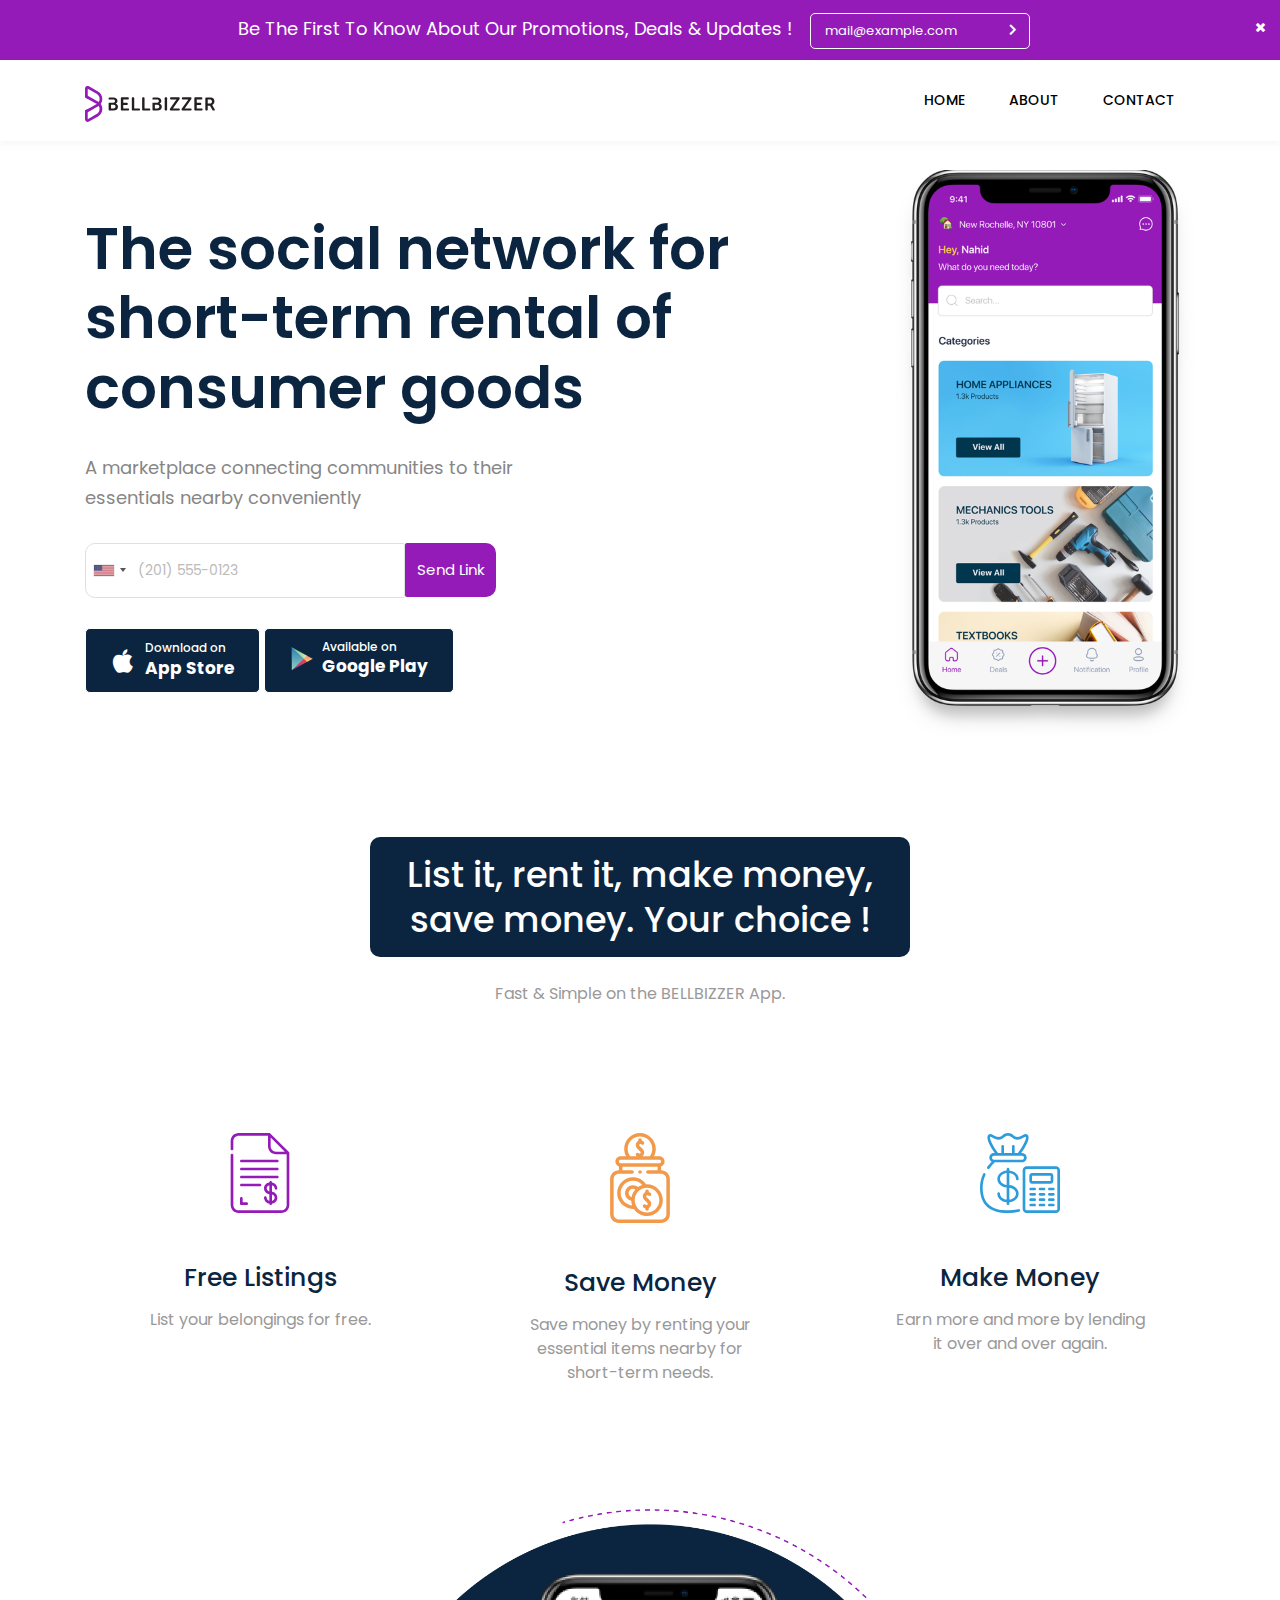
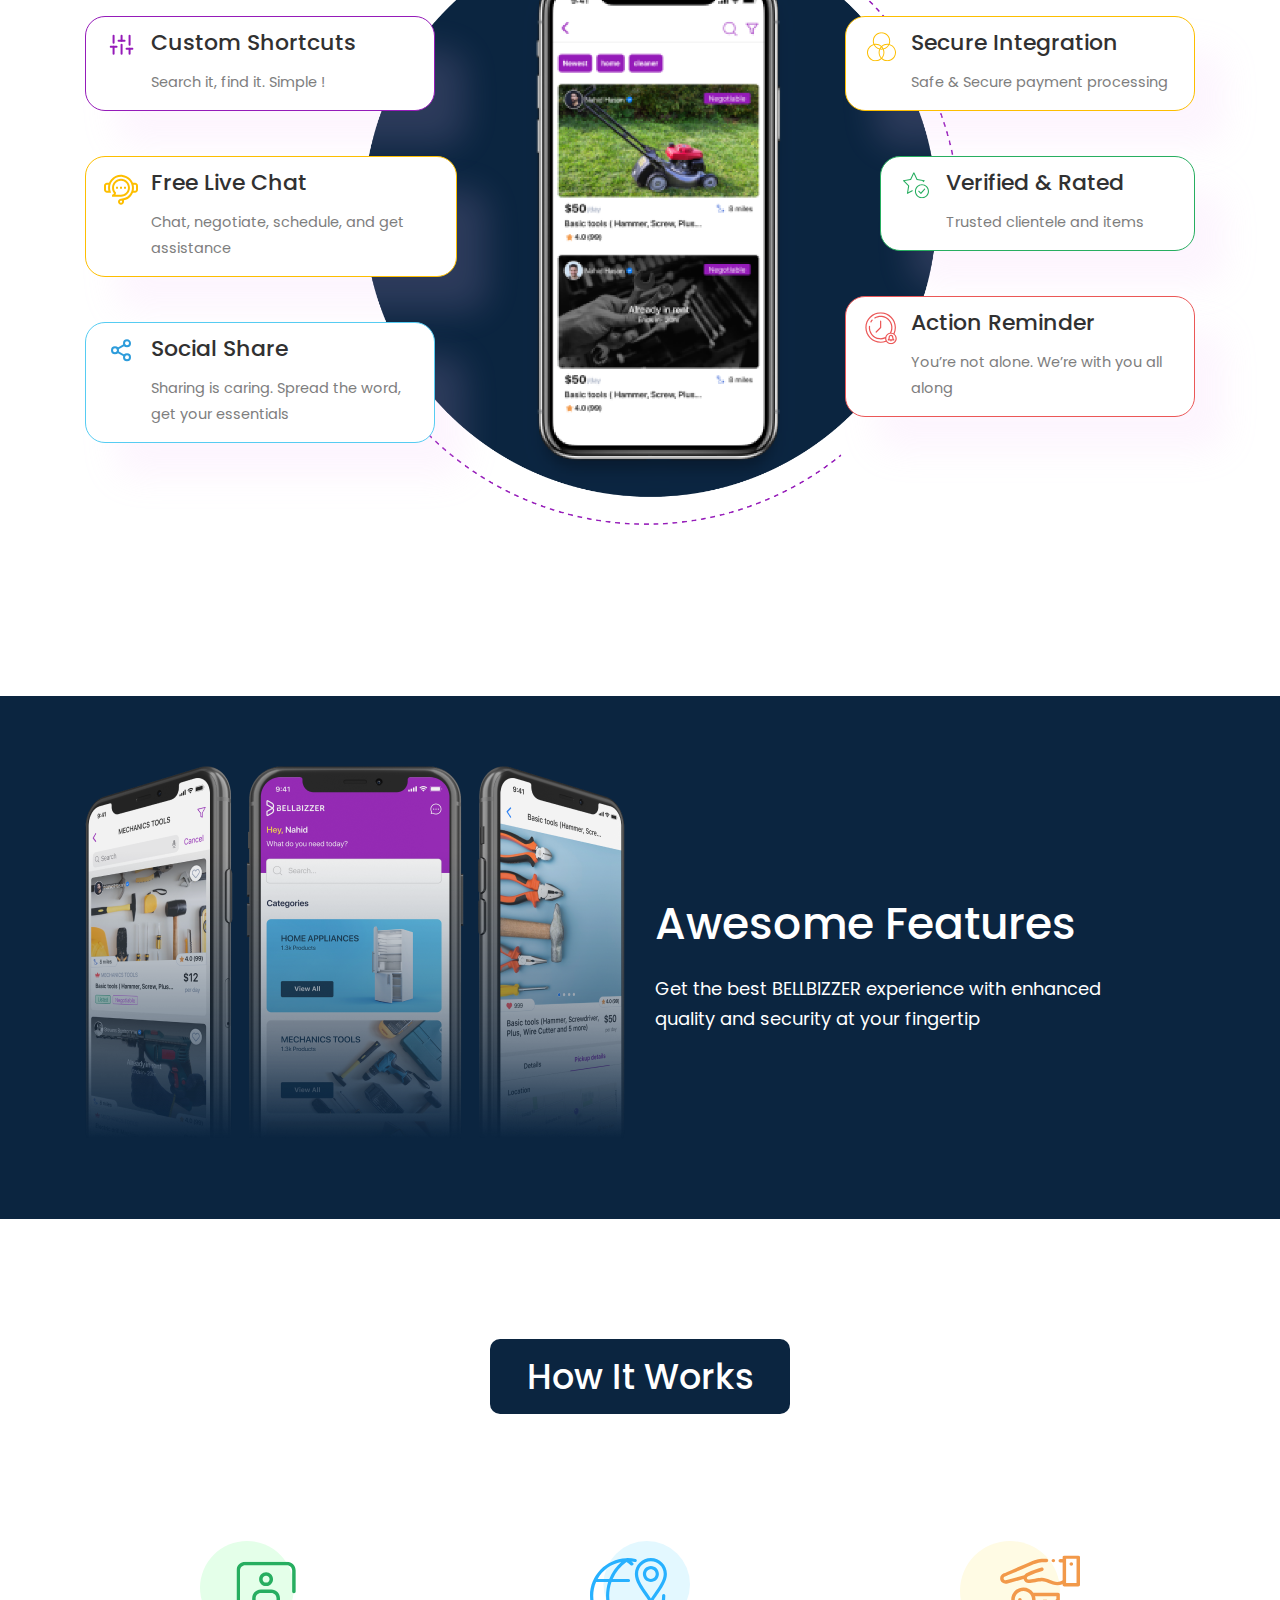
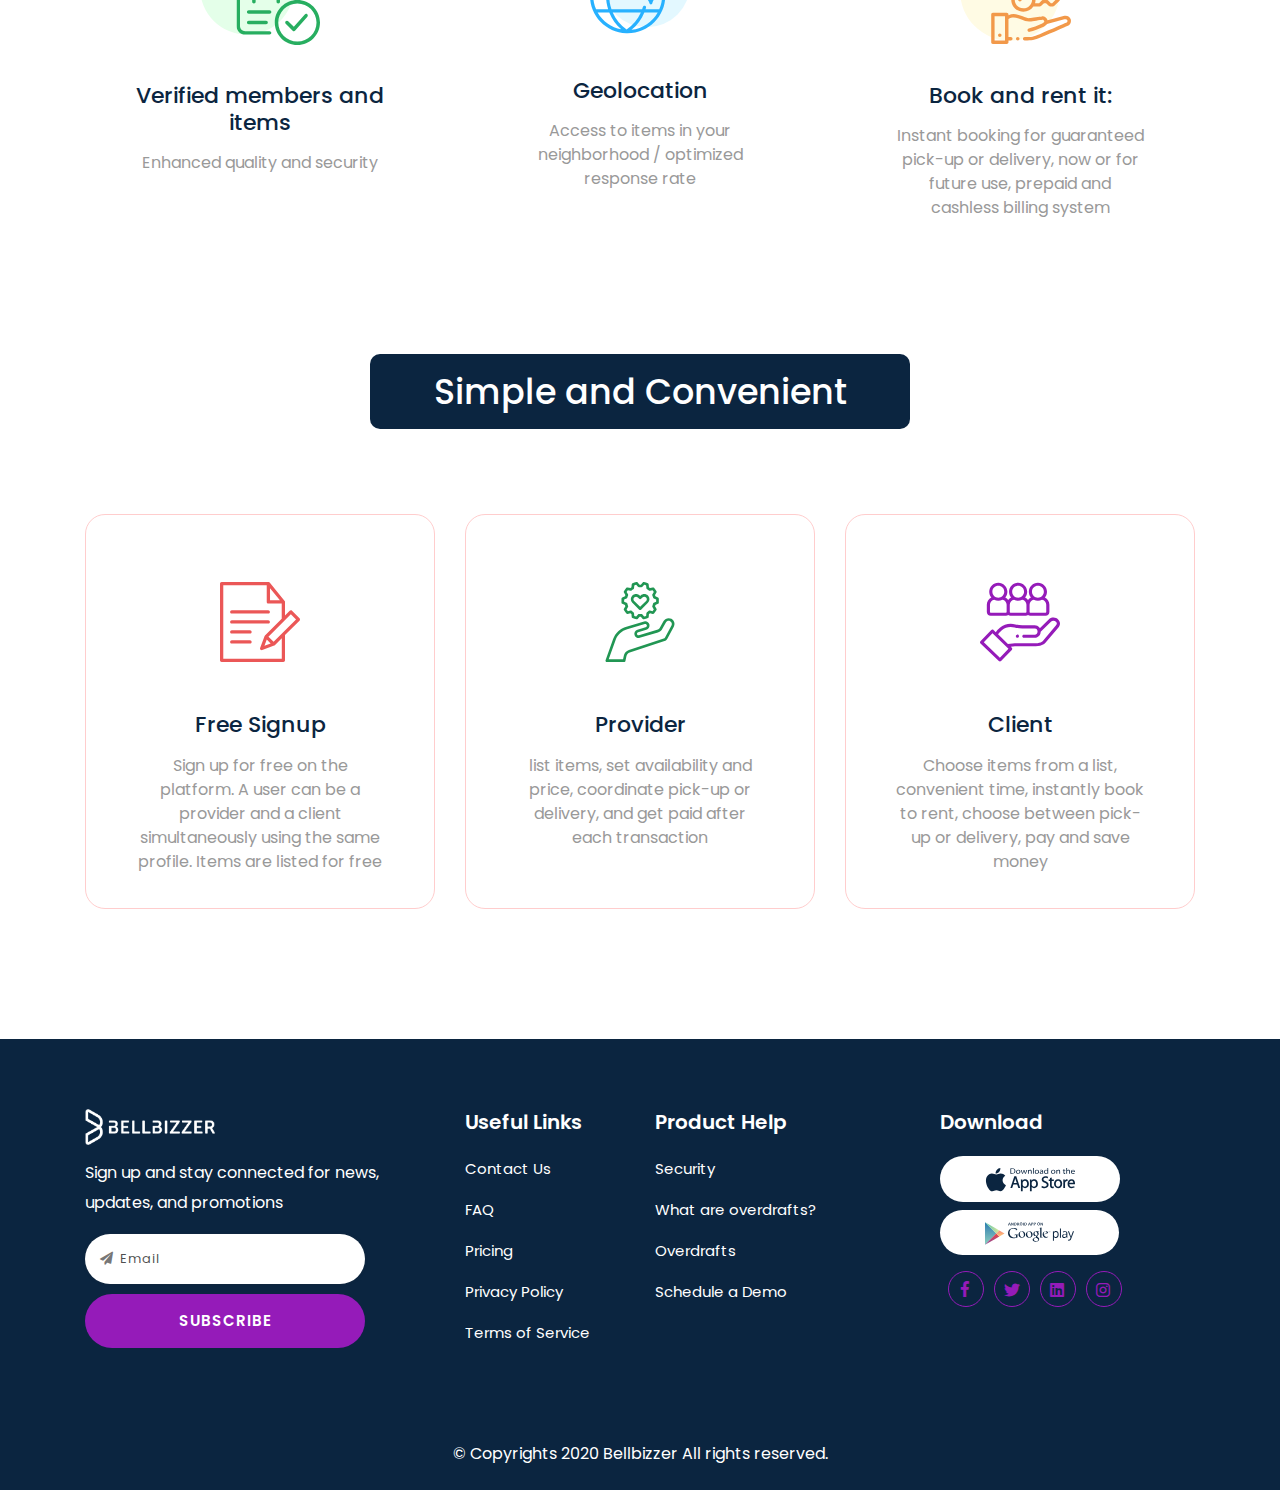
==== commit 21281cf6: "image feature updated 24 2021" ====
--- a/index.html
+++ b/index.html
@@ -45,7 +45,7 @@
             <div class="row">
                 <div class="col-lg-12">
 
-                    <p>Be the first to know about our promotions, deals & updates ! <br class="break-mob"> <span><input type="text" placeholder="email@williamgmail.com"> <i class="fas fa-chevron-right"></i></span></p>
+                    <p>Be the first to know about our promotions, deals & updates ! <br class="break-mob"> <span><input type="text" placeholder="mail@example.com"> <i class="fas fa-chevron-right"></i></span></p>
 
                 </div>
             </div>
--- a/css/style.css
+++ b/css/style.css
@@ -487,15 +487,16 @@
 }
 
 .banner-text h1 {
-	font-size:60px;
+	font-size:58px;
 	color:#0B2540;
 	margin-bottom:30px;
+	font-weight: 600;
 }
 
 .banner-text p {
 	/*font-family: Product Sans;*/
 	font-style: normal;
-	font-weight: normal;
+	font-weight: 400;
 	font-size: 18px;
 	line-height: 30px;
 	color:#868686;
@@ -747,14 +748,14 @@
 .scroll-bg-img img{width: 100%}
 .scroll-bg-content h1{
 	font-style: normal;
-	font-weight: normal;
+	font-weight: 500;
 	font-size: 44px;
 	line-height: 85px;
 	color: #FFFFFF;
 }
 .scroll-bg-content p{
 	font-style: normal;
-	font-weight: normal;
+	font-weight: 400;
 	font-size: 18px;
 	line-height: 30px;
 	color: #FFFFFF;
@@ -805,9 +806,9 @@
 	margin-bottom: 10px;
 }
 h4.service-2-hed{
-	font-size: 17px;
+	font-size: 22px;
 	margin: 35px 0 15px;
-	font-weight: 600;
+	font-weight: 500;
 	color: #0B2540;
 }
 /*-------- common hero banner -----*/
@@ -857,13 +858,14 @@
 .service-single h5{
 	font-size: 25px;
 	margin: 35px 0 15px;
-	font-weight: 600;
+	font-weight: 500;
 	color: #0B2540;
 }
 .service-single p {
-	font-size: 15px;
+	font-size: 16px;
 	color: #999;
 	margin: 0;
+	font-weight: 400;
 }
 #ext-service .section-title{
 	padding: 60px 0;
@@ -1713,7 +1715,7 @@
 	color: #fff;
 	padding: 15px;
 	font-style: normal;
-	font-weight: normal;
+	font-weight: 500;
 	font-size: 35px;
 	line-height: 45px;
 }
@@ -1841,8 +1843,9 @@
 	line-height: 22px;
 }
 #app-features .box-item .text p {
-	font-size: 14px;
+	font-size: 14.5px;
 	line-height: 26px;
+	font-weight: 400;
 }
 #app-features .content-right .text {
 	margin-left: 90px;
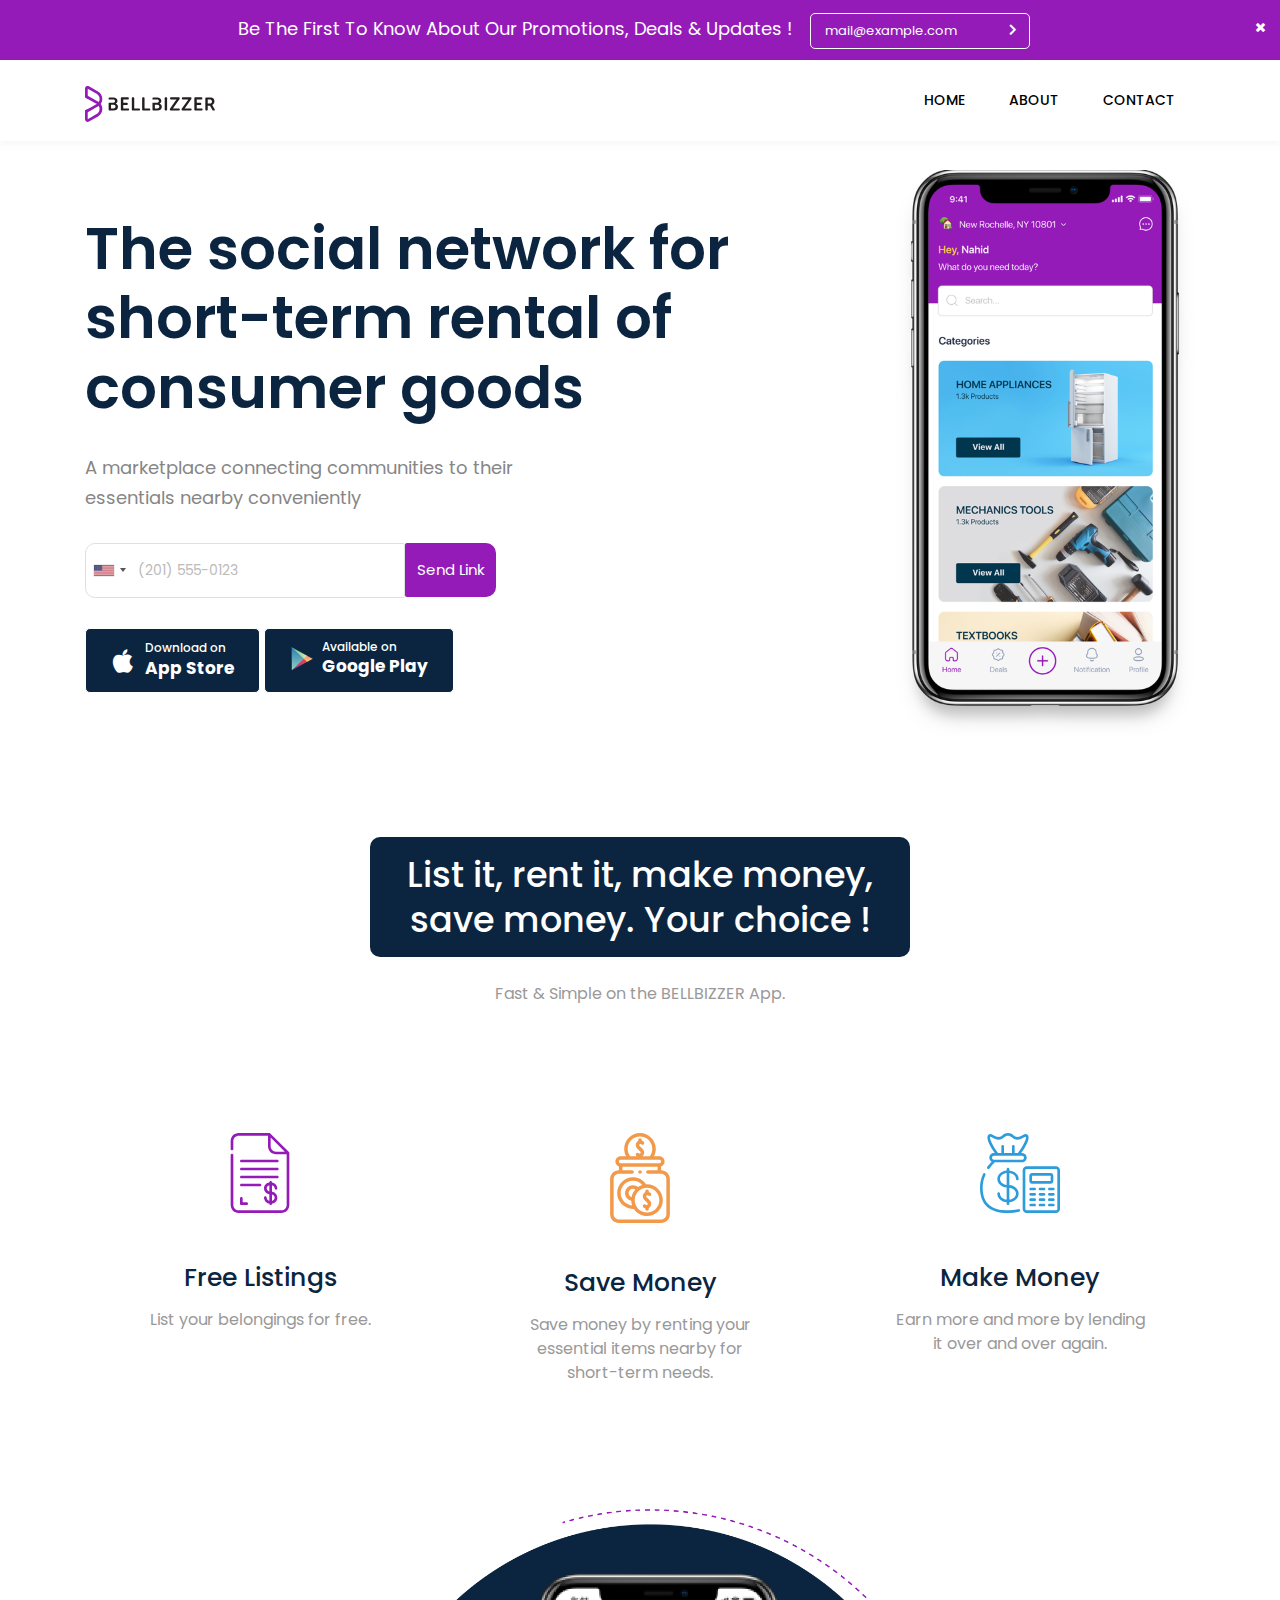
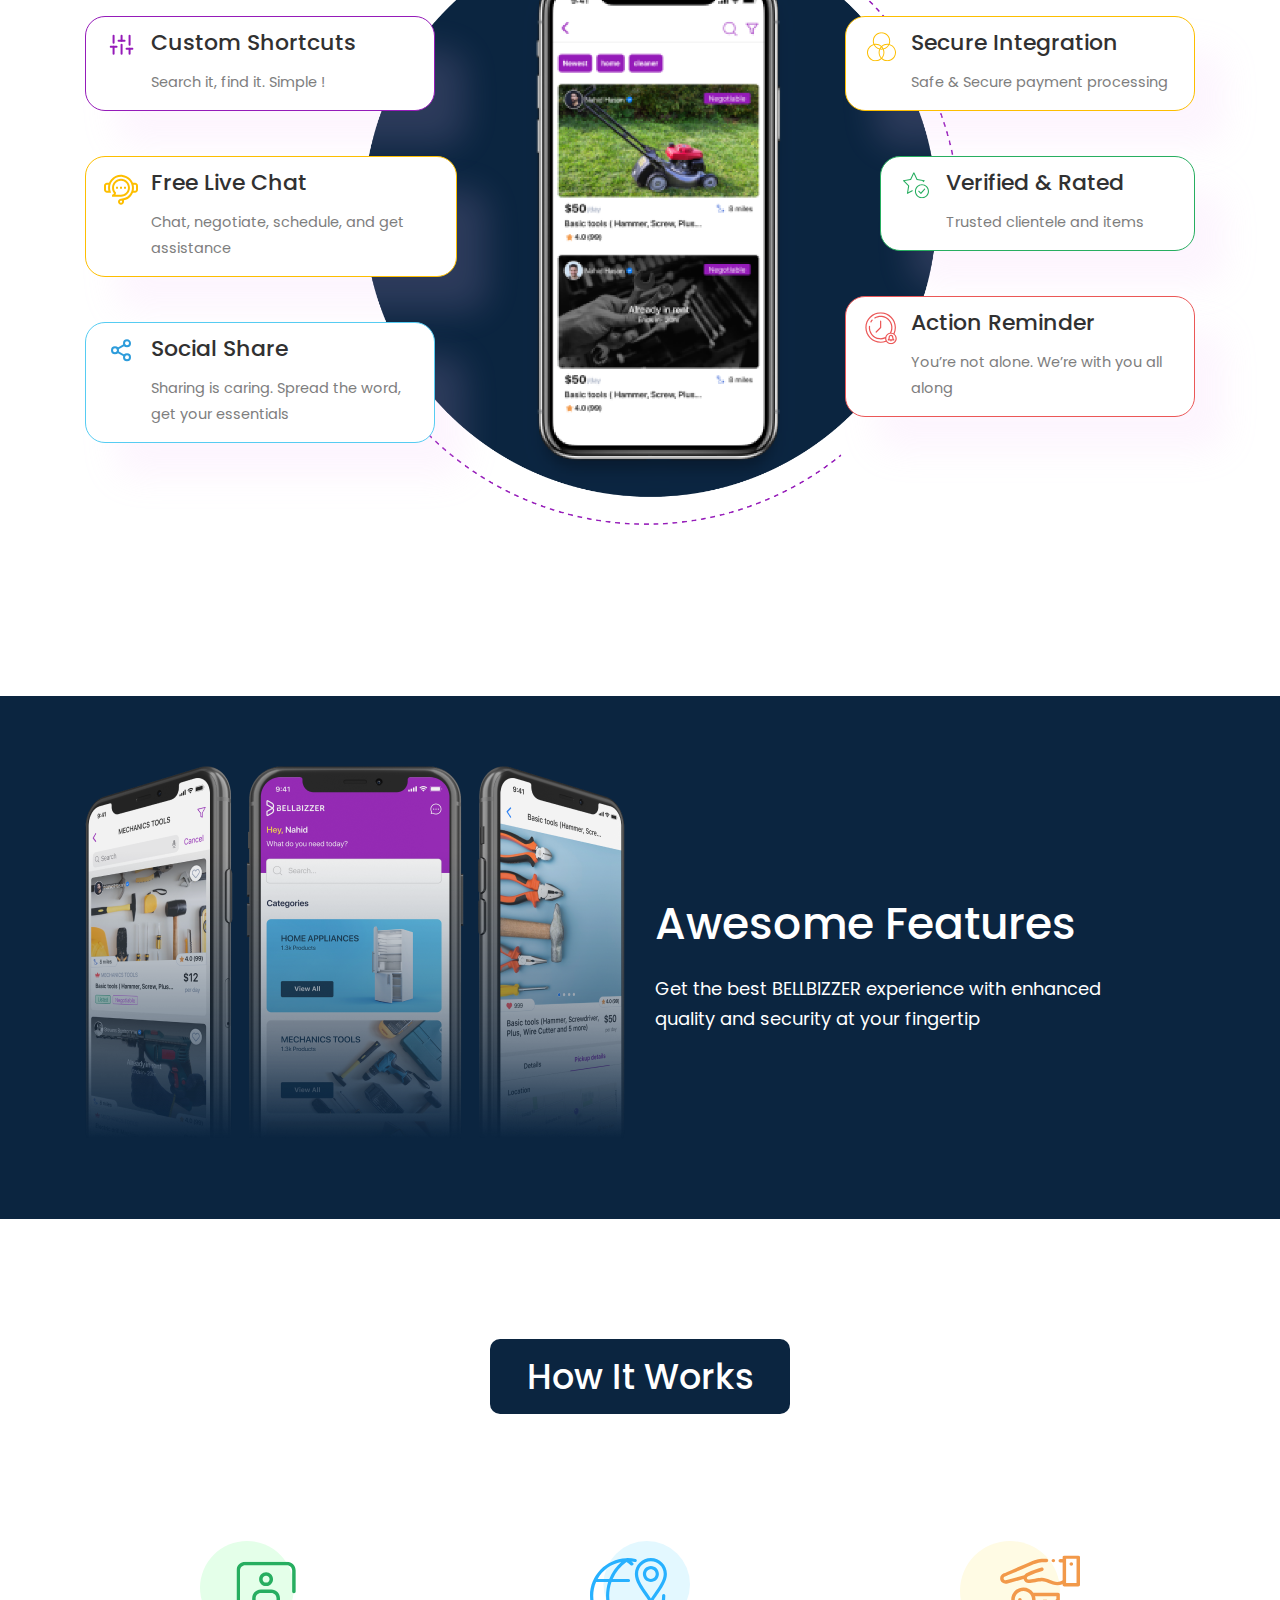
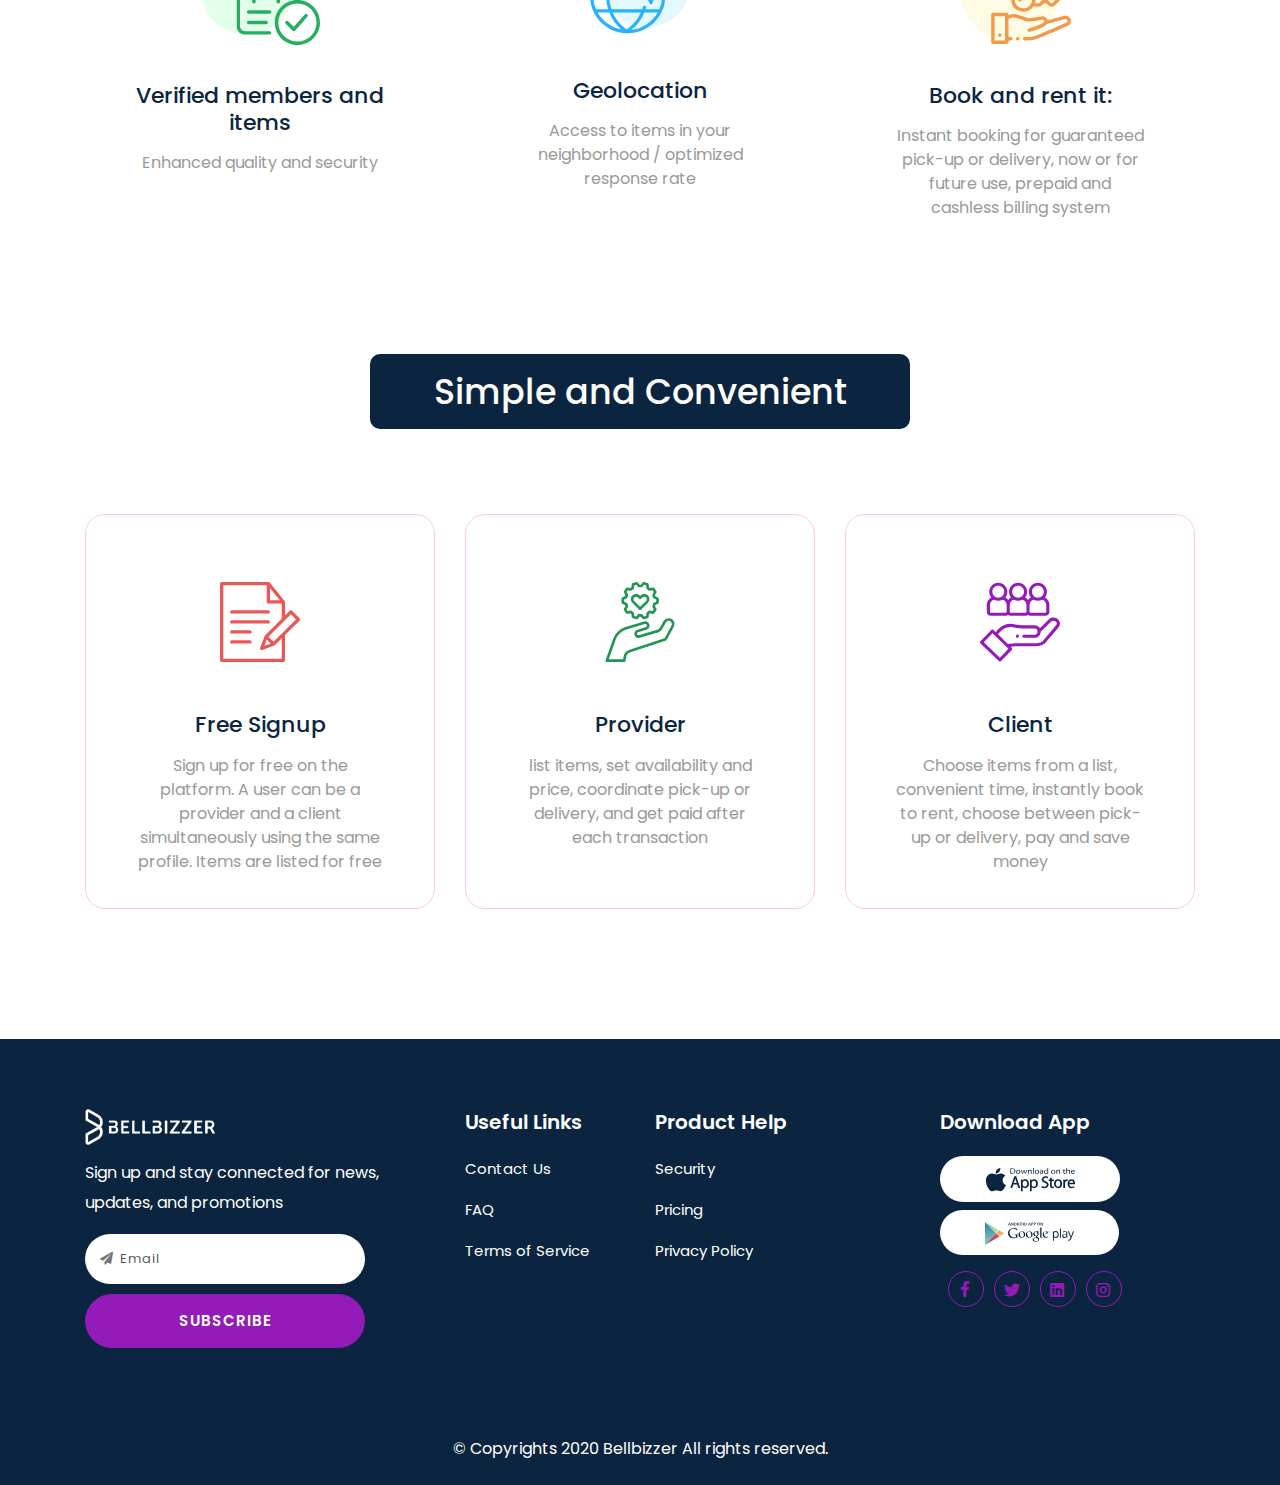
==== commit 15bdbd92: "image feature updated 24" ====
--- a/index.html
+++ b/index.html
@@ -519,8 +519,6 @@
                         <ul>
                             <li class="py-2"><a href="index.html">Contact Us</a></li>
                             <li class="py-2"><a href="about-us.html">FAQ </a></li>
-                            <li class="py-2"><a href="#">Pricing </a></li>
-                            <li class="py-2"><a href="#">Privacy Policy</a></li>
                             <li class="py-2"><a href="contact-us.html">Terms of Service</a></li>
                         </ul>
                     </div>
@@ -532,10 +530,8 @@
                         <h3 class="footer-title mb-2">Product Help</h3>
                         <ul>
                             <li class="py-2"><a href="#">Security</a></li>
-                            <li class="py-2"><a href="#">What are overdrafts?</a></li>
-                            <li class="py-2"><a href="#">Overdrafts</a></li>
-                            <li class="py-2"><a href="#">Schedule a Demo</a></li>
-                            <!--<li class="py-2"><a href="#">Contact</a></li>-->
+                            <li class="py-2"><a href="#">Pricing </a></li>
+                            <li class="py-2"><a href="#">Privacy Policy</a></li>
                         </ul>
                     </div>
                 </div>
@@ -543,7 +539,7 @@
                     <!-- Footer Items -->
                     <div class="footer-items">
                         <!-- Footer Title -->
-                        <h3 class="footer-title mb-2">Download</h3>
+                        <h3 class="footer-title mb-2">Download App</h3>
                         <!-- Store Buttons -->
                         <div class="button-group store-buttons store-black d-flex flex-wrap pt-2">
                             <a href="#">
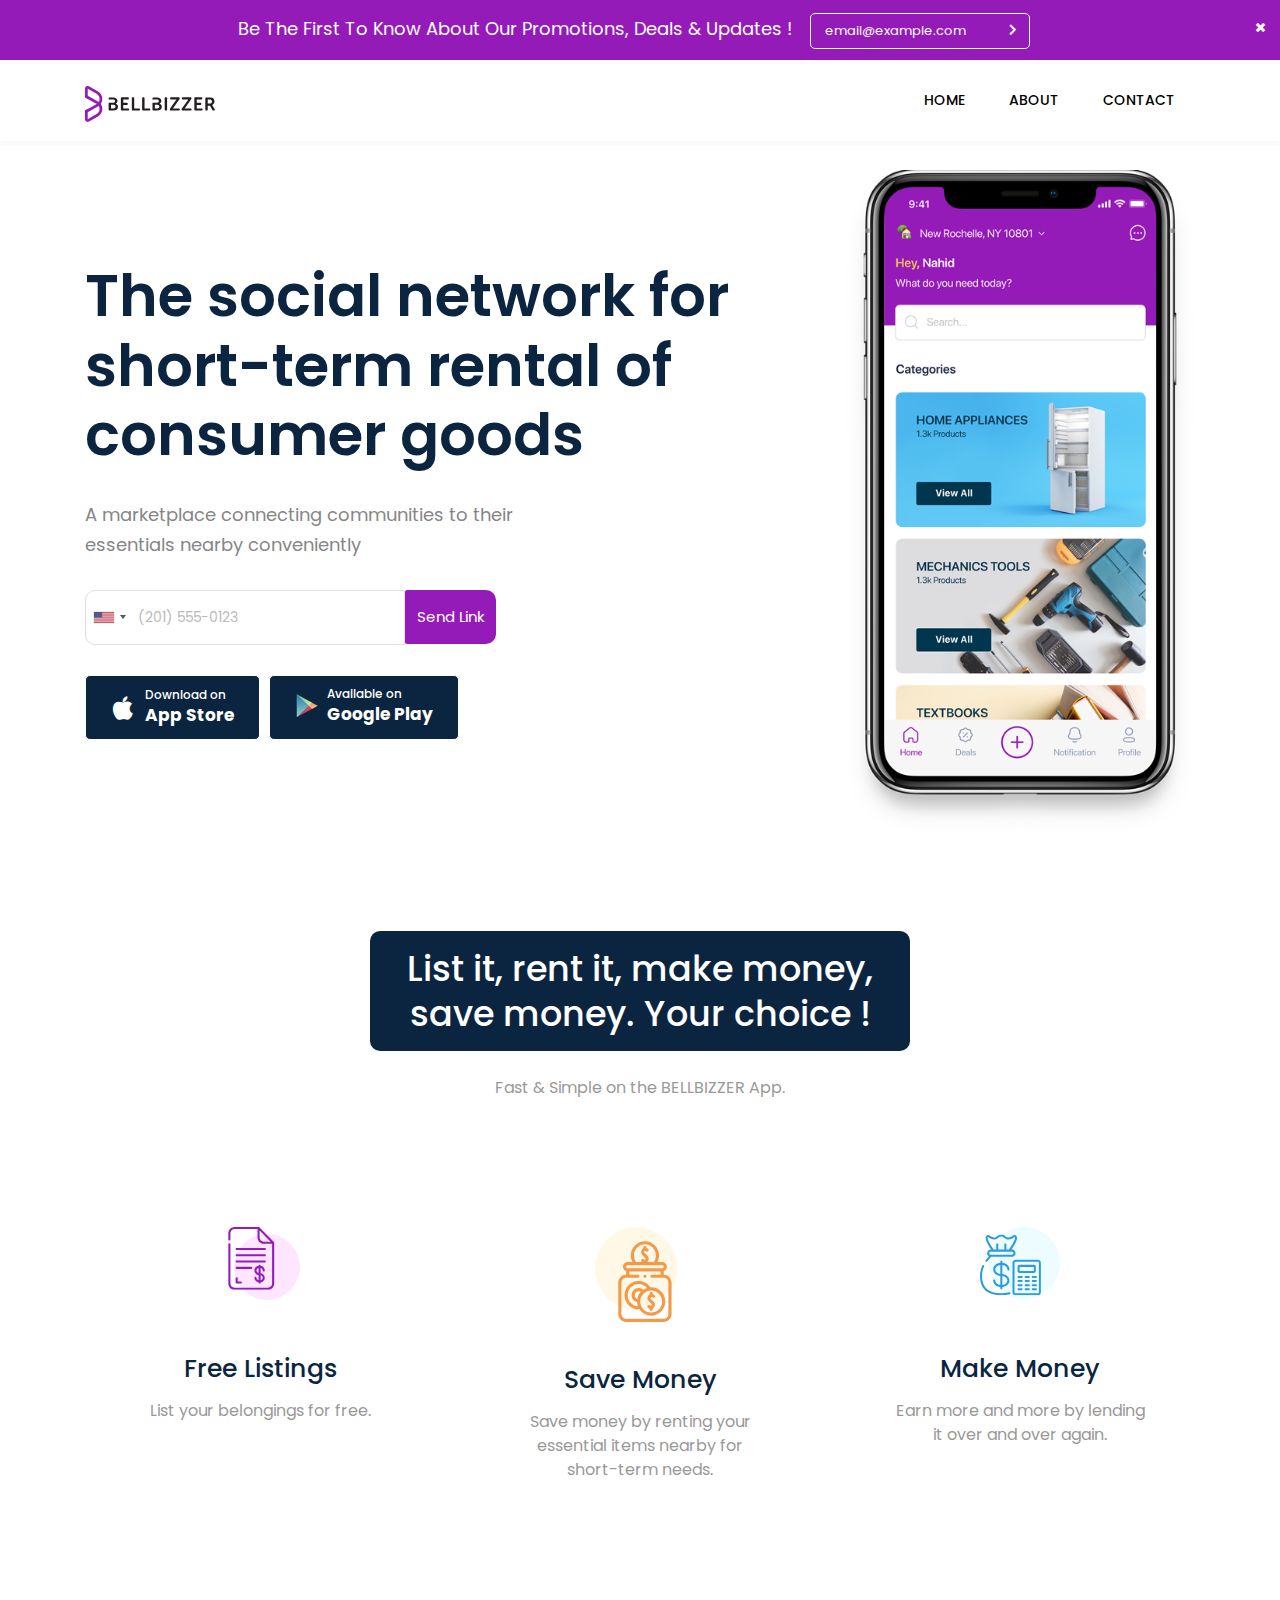
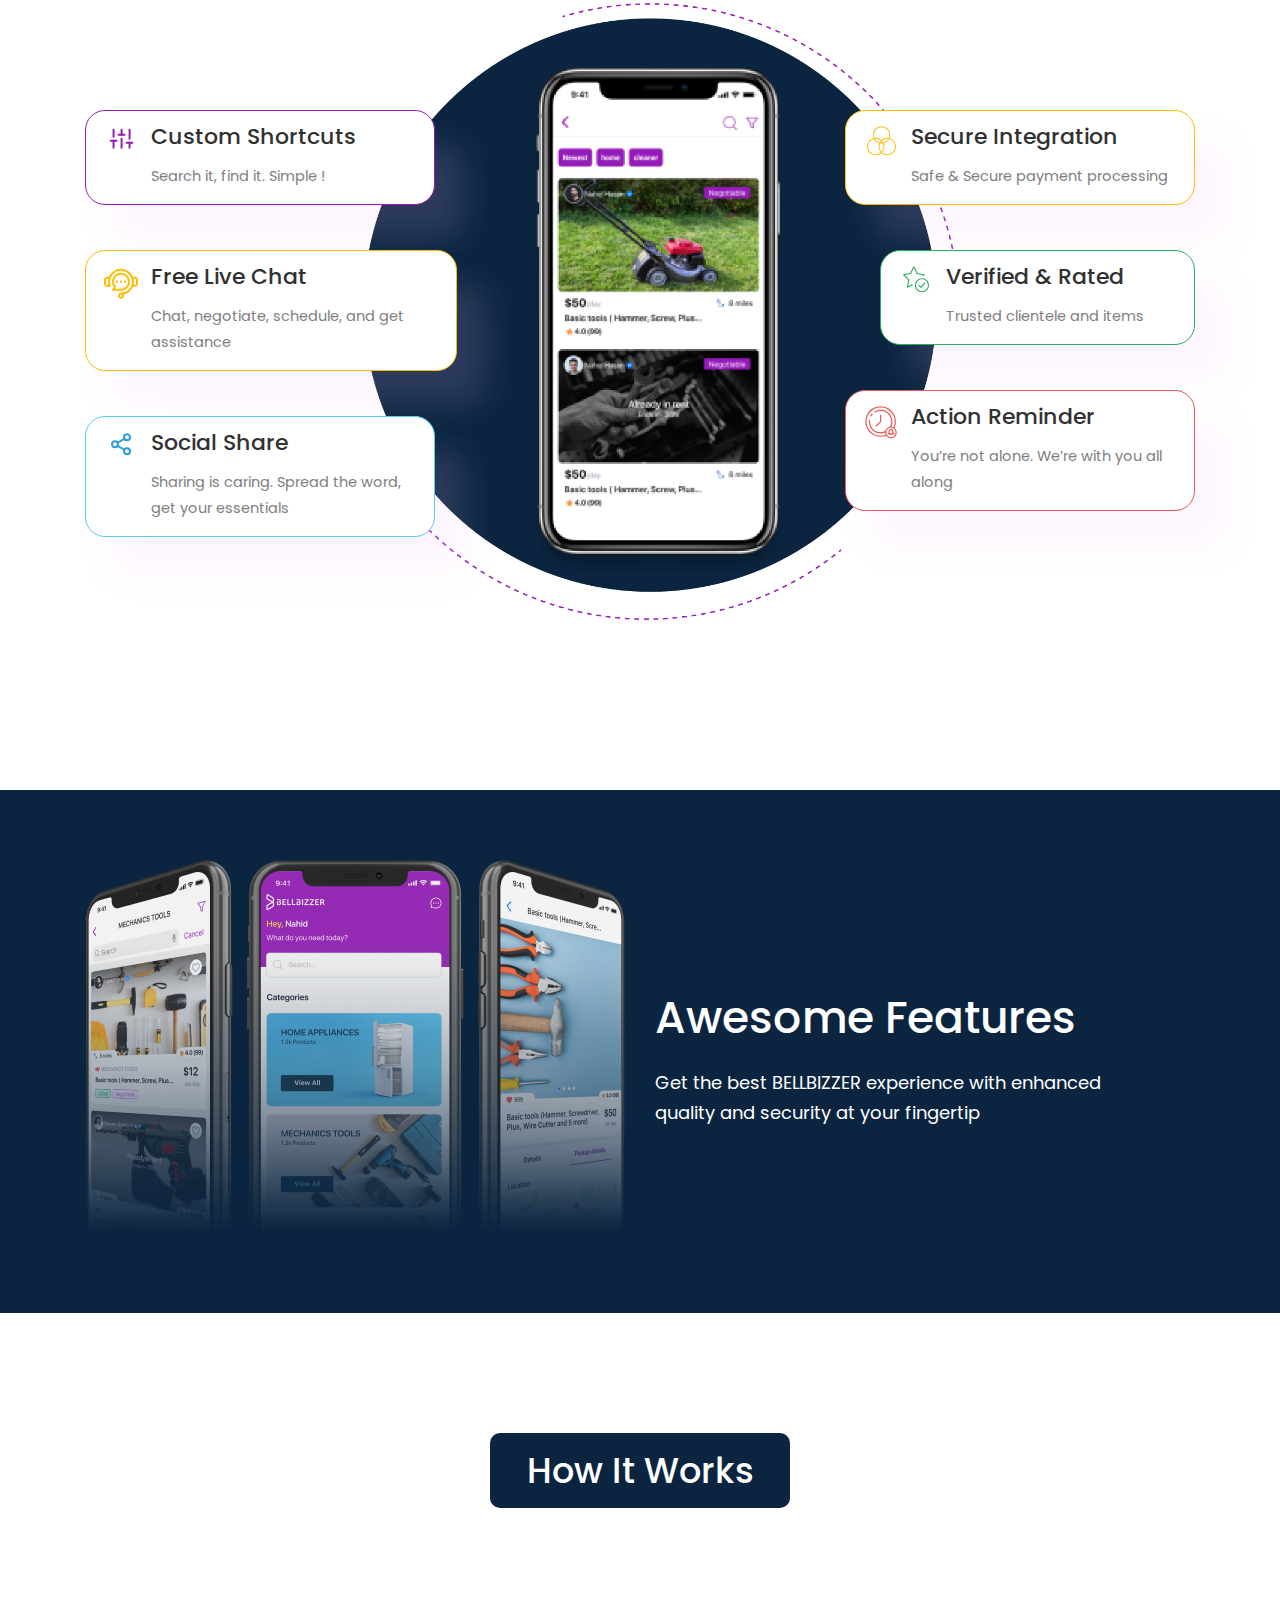
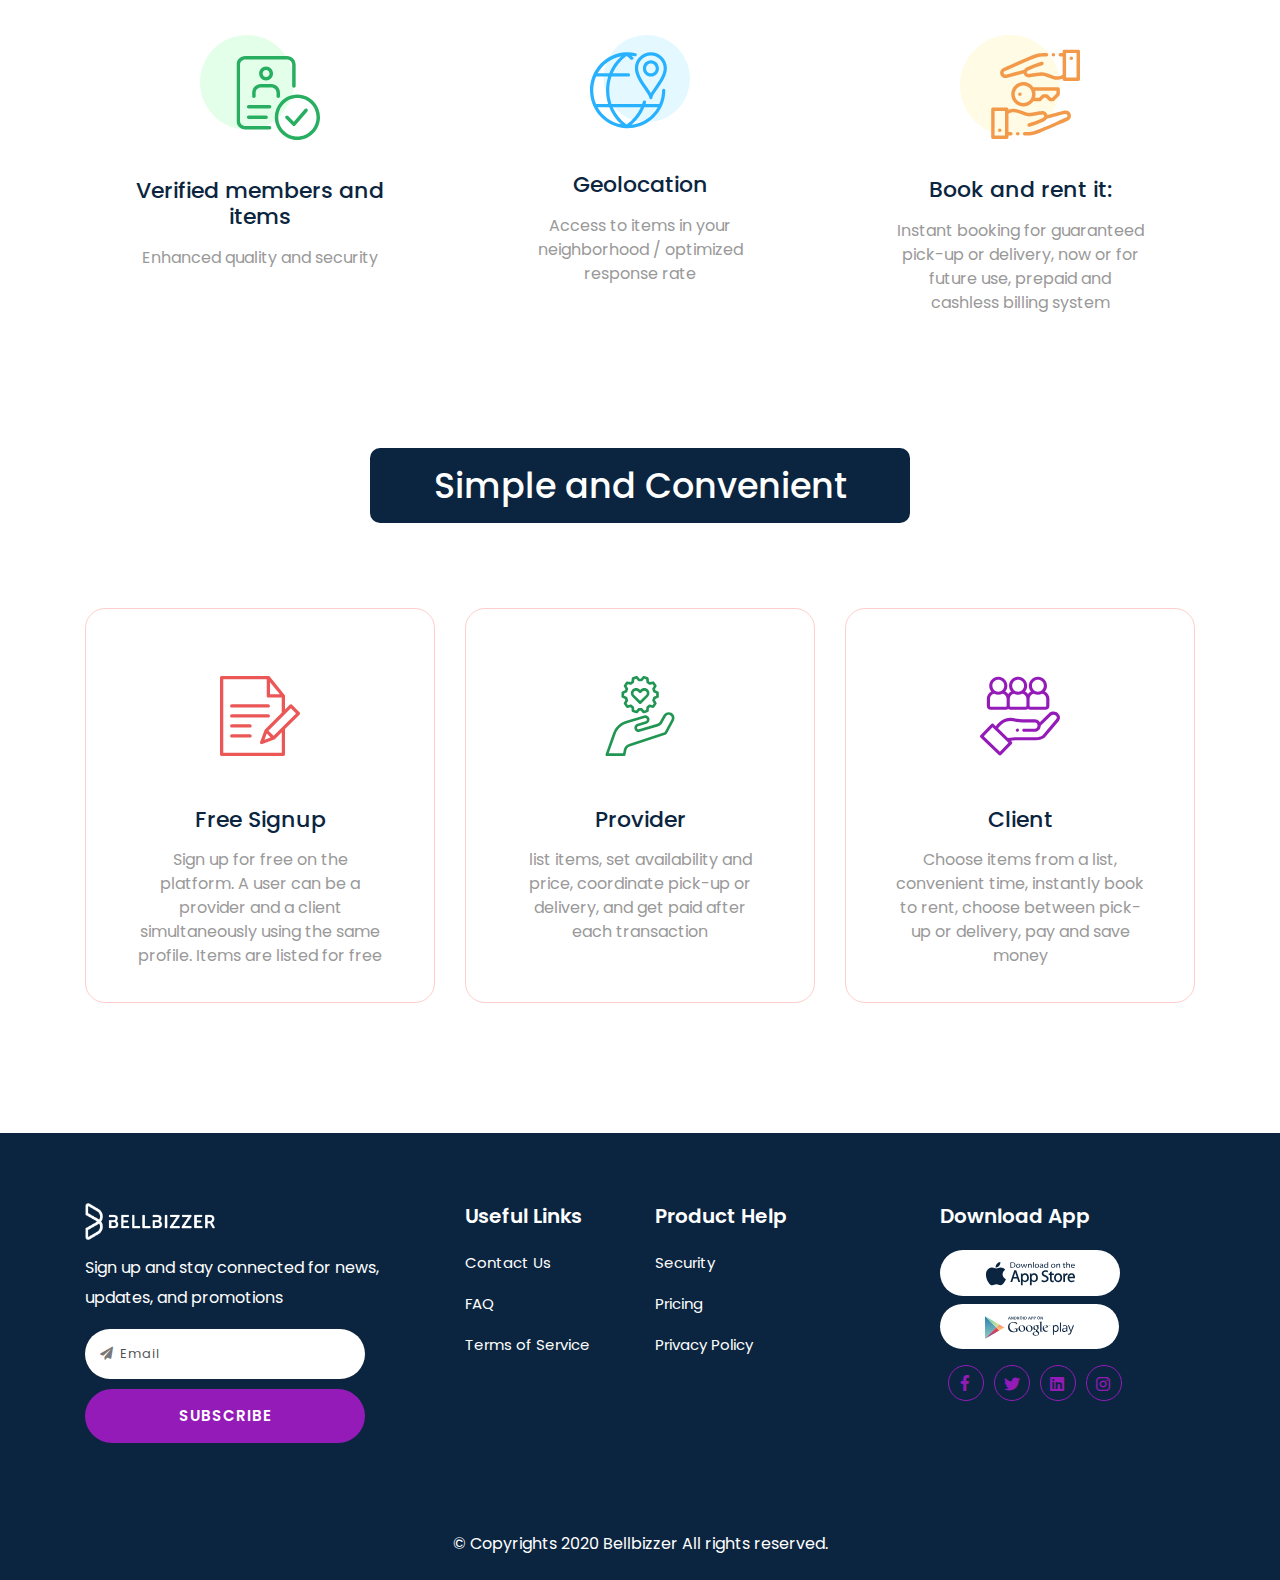
==== commit 51ca80e9: "image feature updated 24 20888" ====
--- a/index.html
+++ b/index.html
@@ -45,7 +45,7 @@
             <div class="row">
                 <div class="col-lg-12">
 
-                    <p>Be the first to know about our promotions, deals & updates ! <br class="break-mob"> <span><input type="text" placeholder="mail@example.com"> <i class="fas fa-chevron-right"></i></span></p>
+                    <p>Be the first to know about our promotions, deals & updates ! <br class="break-mob"> <span><input type="text" placeholder="email@example.com"> <i class="fas fa-chevron-right"></i></span></p>
 
                 </div>
             </div>
--- a/css/style.css
+++ b/css/style.css
@@ -561,6 +561,7 @@
 	font-weight:500;
 	background: #0B2540;
 	border-radius: 5px;
+	margin-left: 5px !important;
 }
 
 .button-store .custom-btn-2 i {
@@ -646,7 +647,7 @@
 	-moz-animation:bounce-hero 3s infinite;
 	animation:bounce-hero 3s infinite;
 }
-img.bounce-effect{width: 300px}
+img.bounce-effect{width: 100%}
 
 @keyframes bounce-hero {
 	0% 		{top:0px;}
--- a/css/responsive.css
+++ b/css/responsive.css
@@ -104,9 +104,12 @@
     #app-features {
          margin: 0px 0px;
     }
+    #app-features {
+        padding: 0px 0px 70px 0px;
+    }
     .show-box-0 img{
         position: relative;
-        left: 40px;
+        left: 20px;
         top: 0px;
         z-index: 0;
         width: 300px;
@@ -156,7 +159,7 @@
         text-align: center;
     }
     img.bounce-effect{
-        width: 190px;
+        width: 100%;
         text-align: center;
         margin: auto;
         display: inline-block;
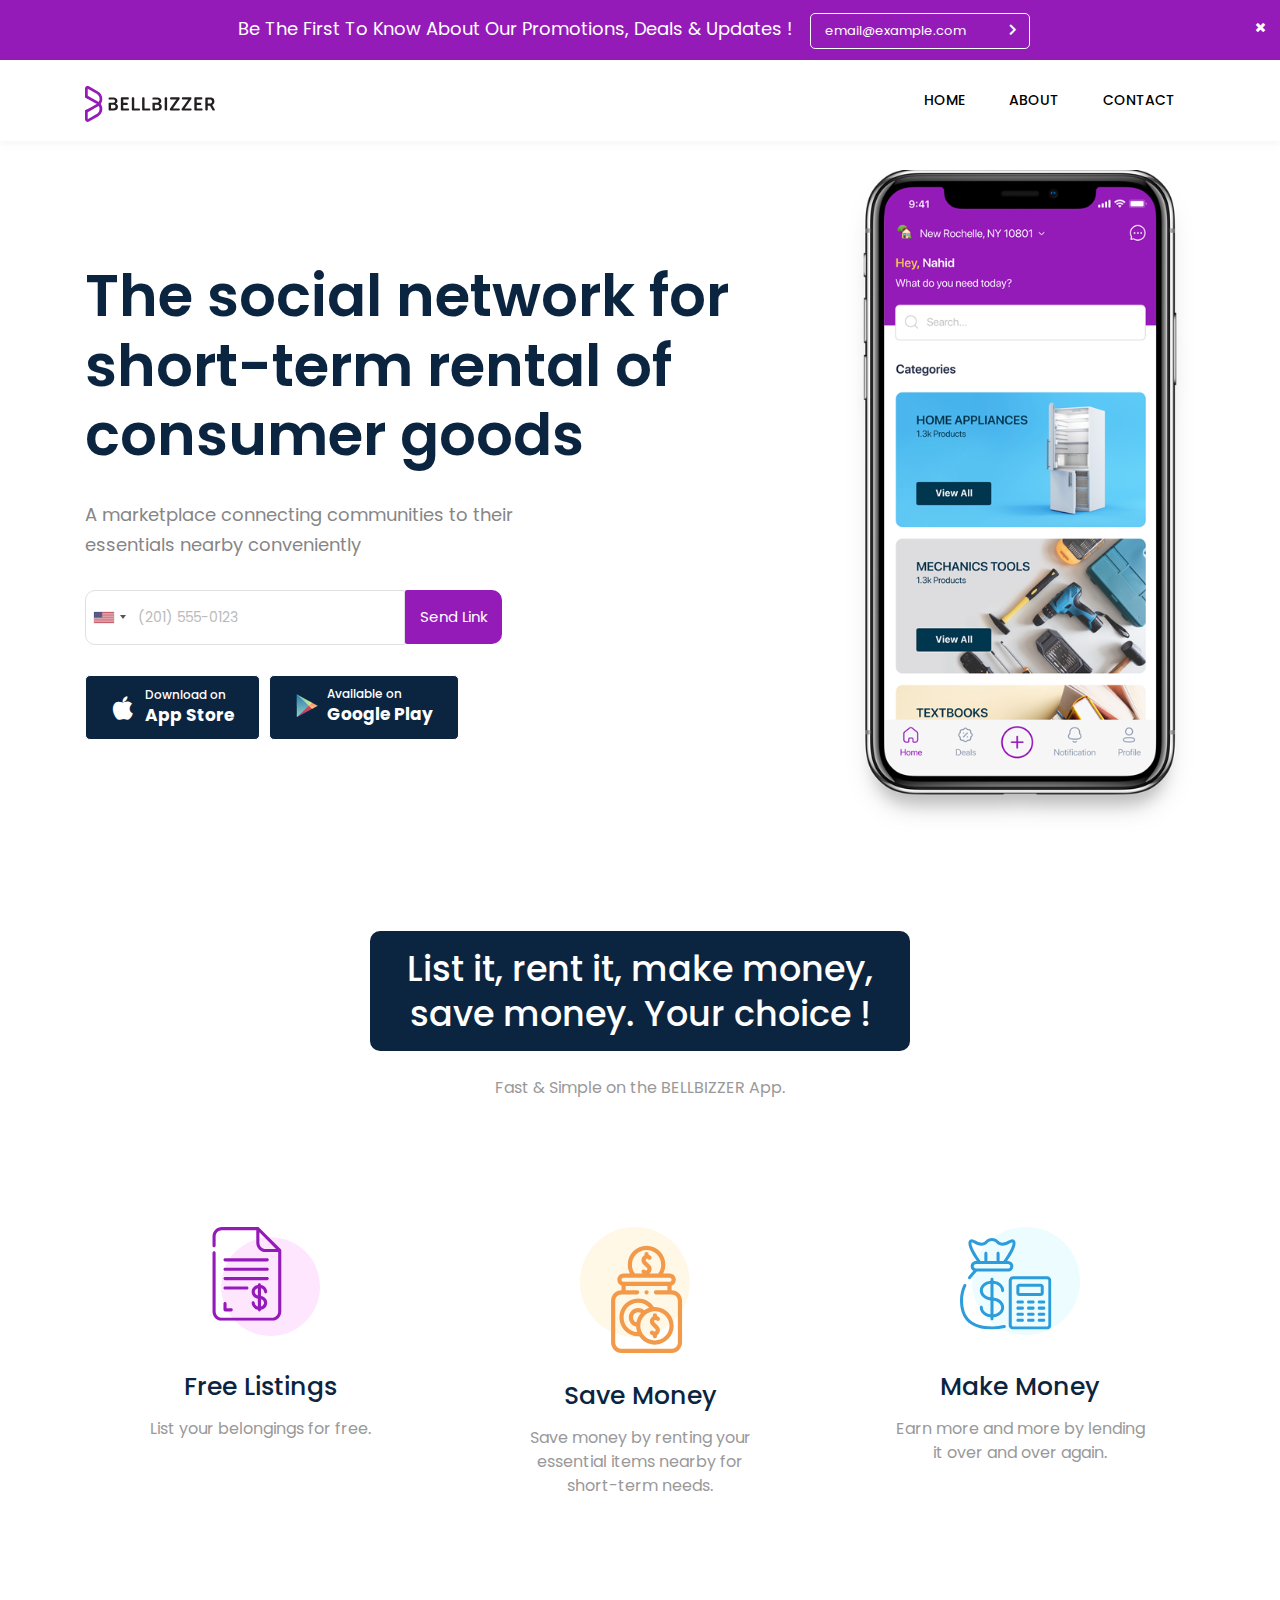
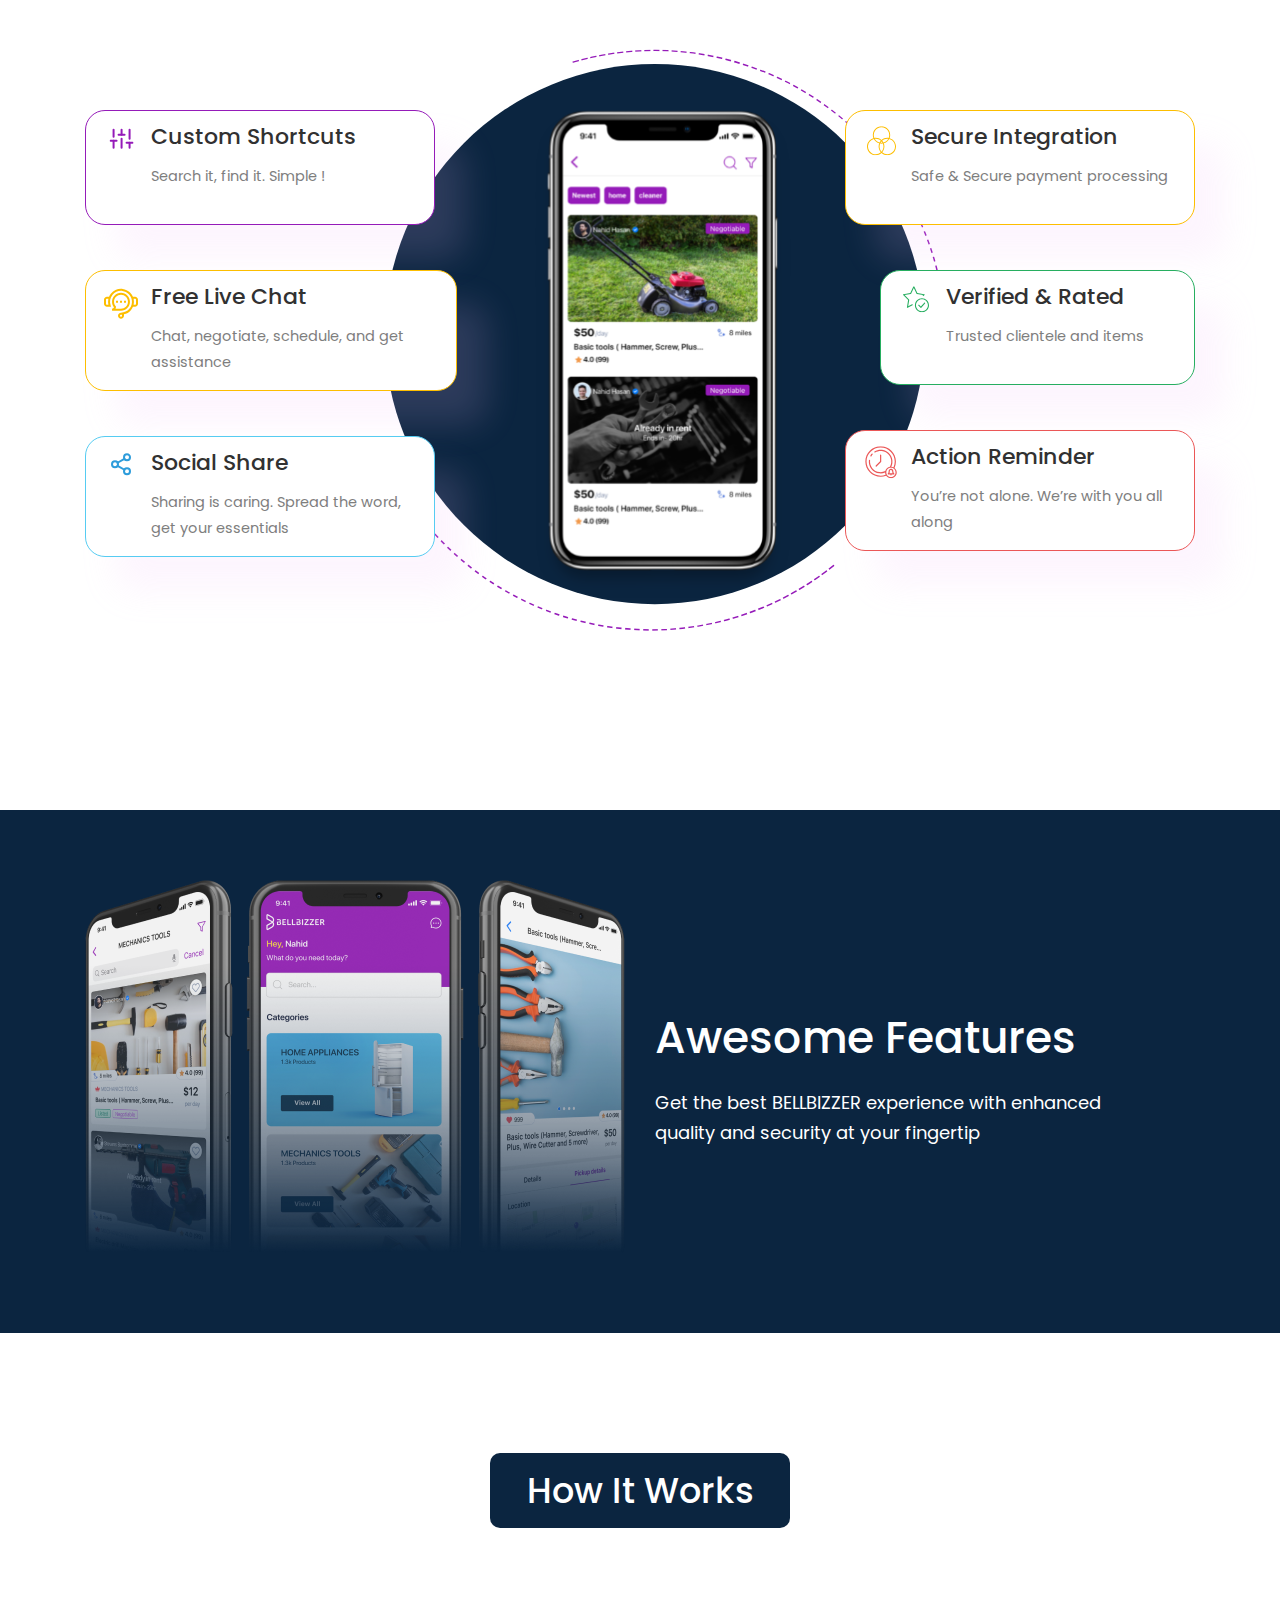
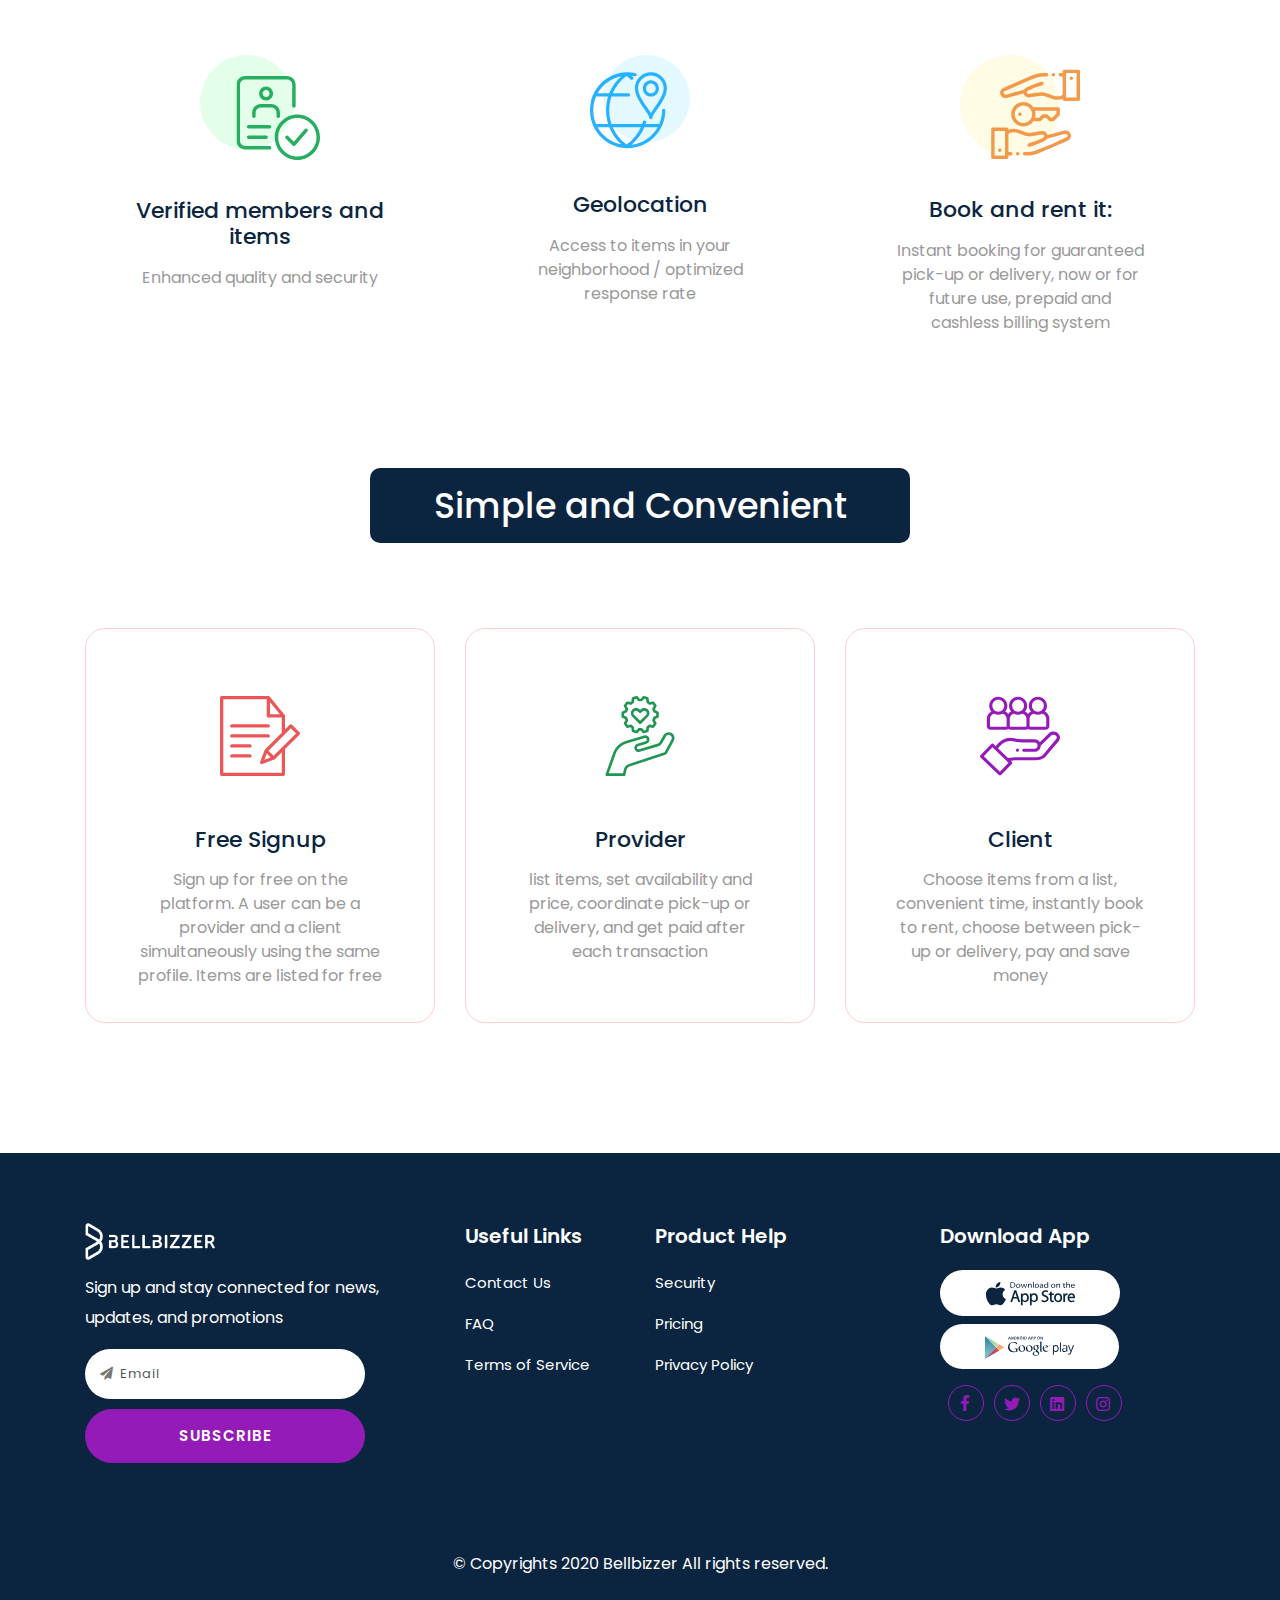
==== commit 3dd16ff3: "image feature updated 24 2021w" ====
--- a/index.html
+++ b/index.html
@@ -182,7 +182,7 @@
 
                     <div class="icon">
                         <!--<i class="fa fa-handshake-o" aria-hidden="true"></i>-->
-                        <img src="img/home-icon/free-listing.svg" alt="" width="80">
+                        <img src="img/home-icon/free-listing.svg" alt="" width="120">
                     </div>
 
                     <h5>Free Listings</h5>
@@ -198,7 +198,7 @@
 
                     <div class="icon">
                         <!--<i class="fa fa-area-chart" aria-hidden="true"></i>-->
-                        <img src="img/home-icon/save-money.svg" alt="" width="90">
+                        <img src="img/home-icon/save-money.svg" alt="" width="120">
                     </div>
 
                     <h5>Save Money</h5>
@@ -214,7 +214,7 @@
 
                     <div class="icon">
                         <!--<i class="fa fa-database" aria-hidden="true"></i>-->
-                        <img src="img/home-icon/make-money.svg" alt="" width="80">
+                        <img src="img/home-icon/make-money.svg" alt="" width="120">
                     </div>
 
                     <h5>Make Money</h5>
@@ -270,7 +270,7 @@
             </div>
             <div class="col-lg-4 col-md-12 col-xs-12">
                 <div class="show-box-0 d-flex-0 top-30-0">
-                    <img src="img/Phone.png" alt=""  class="d-inline-block m-auto">
+                    <img src="img/phone-moc.svg" alt=""  class="d-inline-block m-auto">
                 </div>
             </div>
             <div class="col-lg-4 col-md-12 col-xs-12">
--- a/css/style.css
+++ b/css/style.css
@@ -1762,6 +1762,7 @@
 	border-top-right-radius: 10px;
 	border-bottom-right-radius: 10px;
 	margin-left: -4px;
+	padding: 10px 15px;
 }
 .tel-input-form input{
 	border: 1px solid #E0E0E0 !important;
@@ -1791,10 +1792,10 @@
 }
 .show-box-0 img{
 	position: absolute;
-	left: -90px;
-	top: -62px;
+	left: -181px;
+	top: -108px;
 	z-index: 0;
-	width: 600px;
+	width: 764px;
 }
 #app-features .content-right {
 	position: relative;
@@ -1856,7 +1857,7 @@
 	box-sizing: border-box;
 	box-shadow: 30px 34px 34px rgb(242 186 247 / 15%);
 	border-radius: 20px;
-	padding:15px 5px 0px;
+	padding:15px 5px 20px;
 	background-color: #fff;
 }
 
@@ -1865,7 +1866,7 @@
 	box-sizing: border-box;
 	box-shadow: 30px 34px 34px rgba(242, 186, 247, 0.15);
 	border-radius: 20px;
-	padding:15px 5px 0px;
+	padding:15px 5px 20px;
 	background-color: #fff;
 }
 #app-features .feature-22 {
@@ -1889,7 +1890,7 @@
 	box-sizing: border-box;
 	box-shadow: 30px 34px 34px rgba(242, 186, 247, 0.15);
 	border-radius: 20px;
-	padding:15px 5px 0px;
+	padding:15px 5px 20px;
 	background-color: #fff;
 
 }
--- a/css/responsive.css
+++ b/css/responsive.css
@@ -3,10 +3,10 @@
     .top-30{margin-top: 30px;}
     .show-box-0 img{
         position: absolute;
-        left: -90px;
-        top: -62px;
+        left: -181px;
+        top: -108px;
         z-index: 0;
-        width: 600px;
+        width: 764px;
     }
     #app-features .feature-4 {
        margin-left: 35px;
@@ -109,10 +109,10 @@
     }
     .show-box-0 img{
         position: relative;
-        left: 20px;
+        left: -7px;
         top: 0px;
         z-index: 0;
-        width: 300px;
+        max-width: 100%;
     }
     .ab-split {
         display: contents;
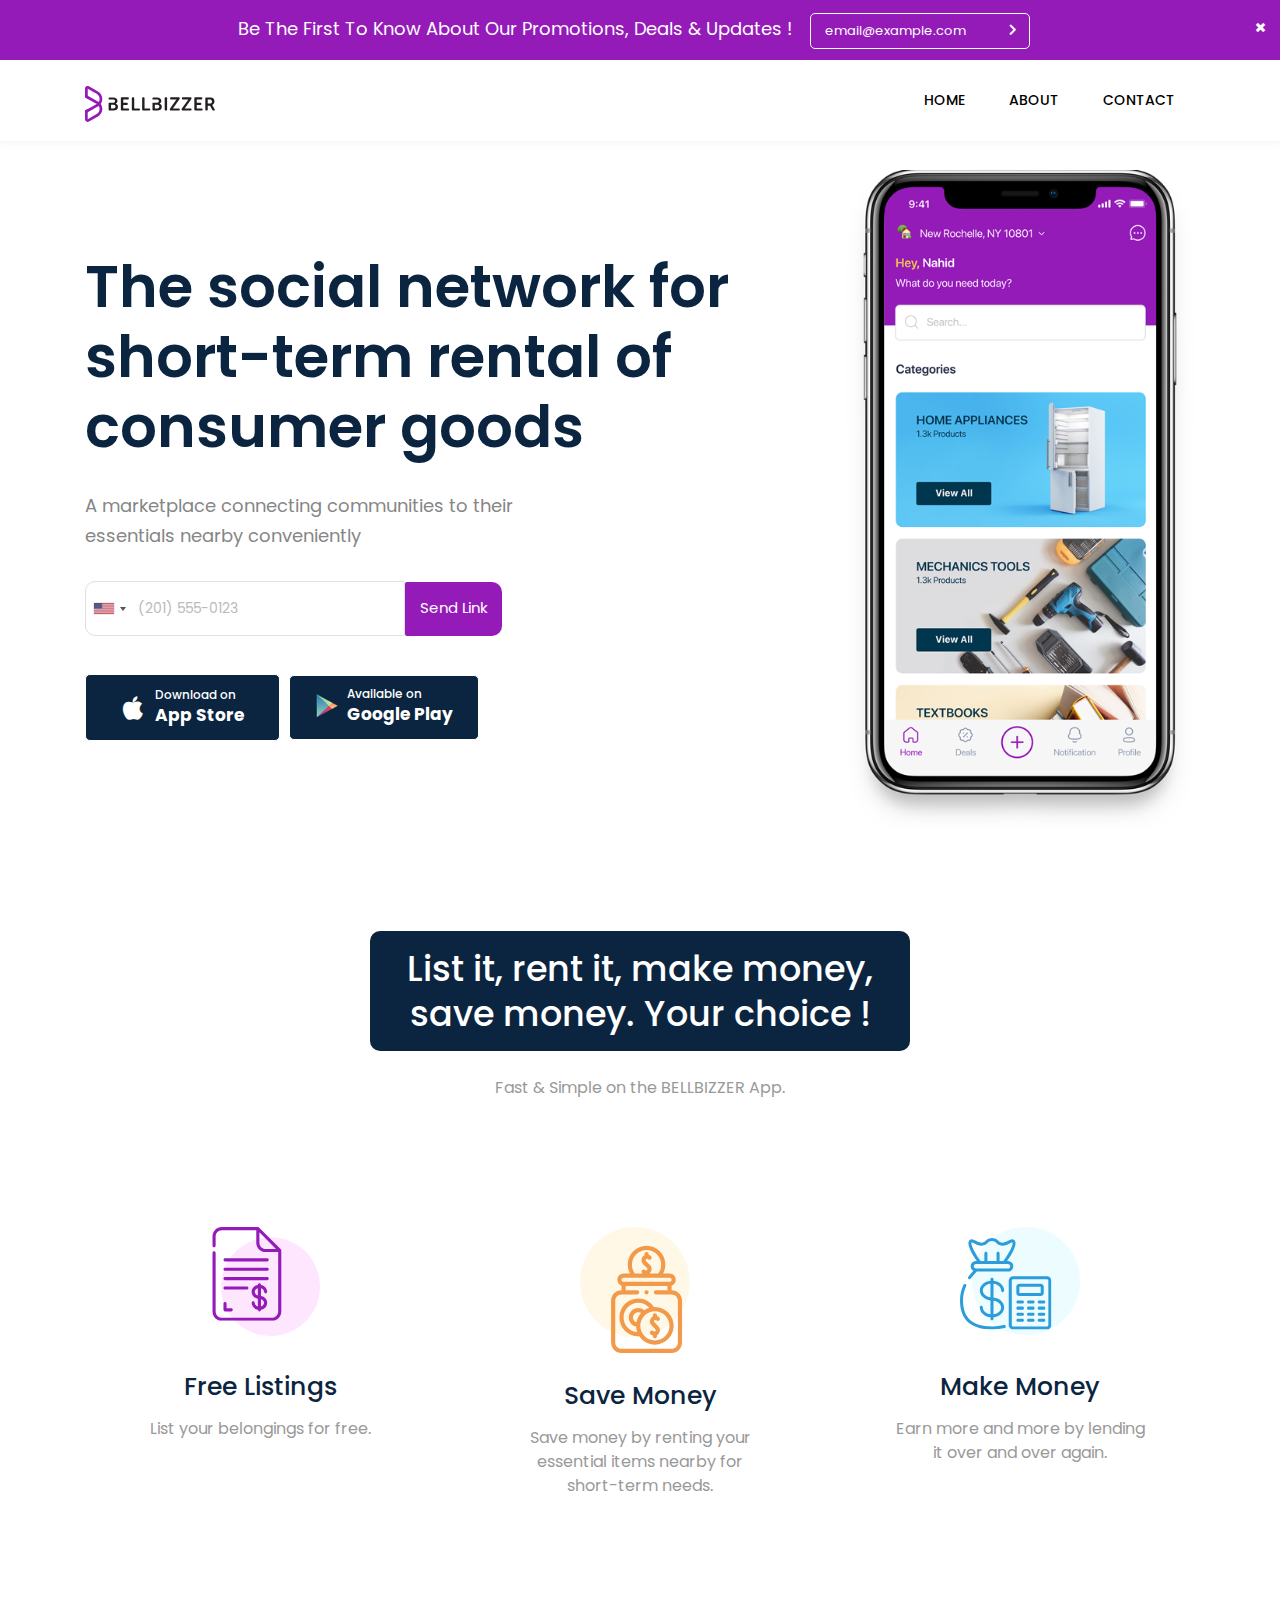
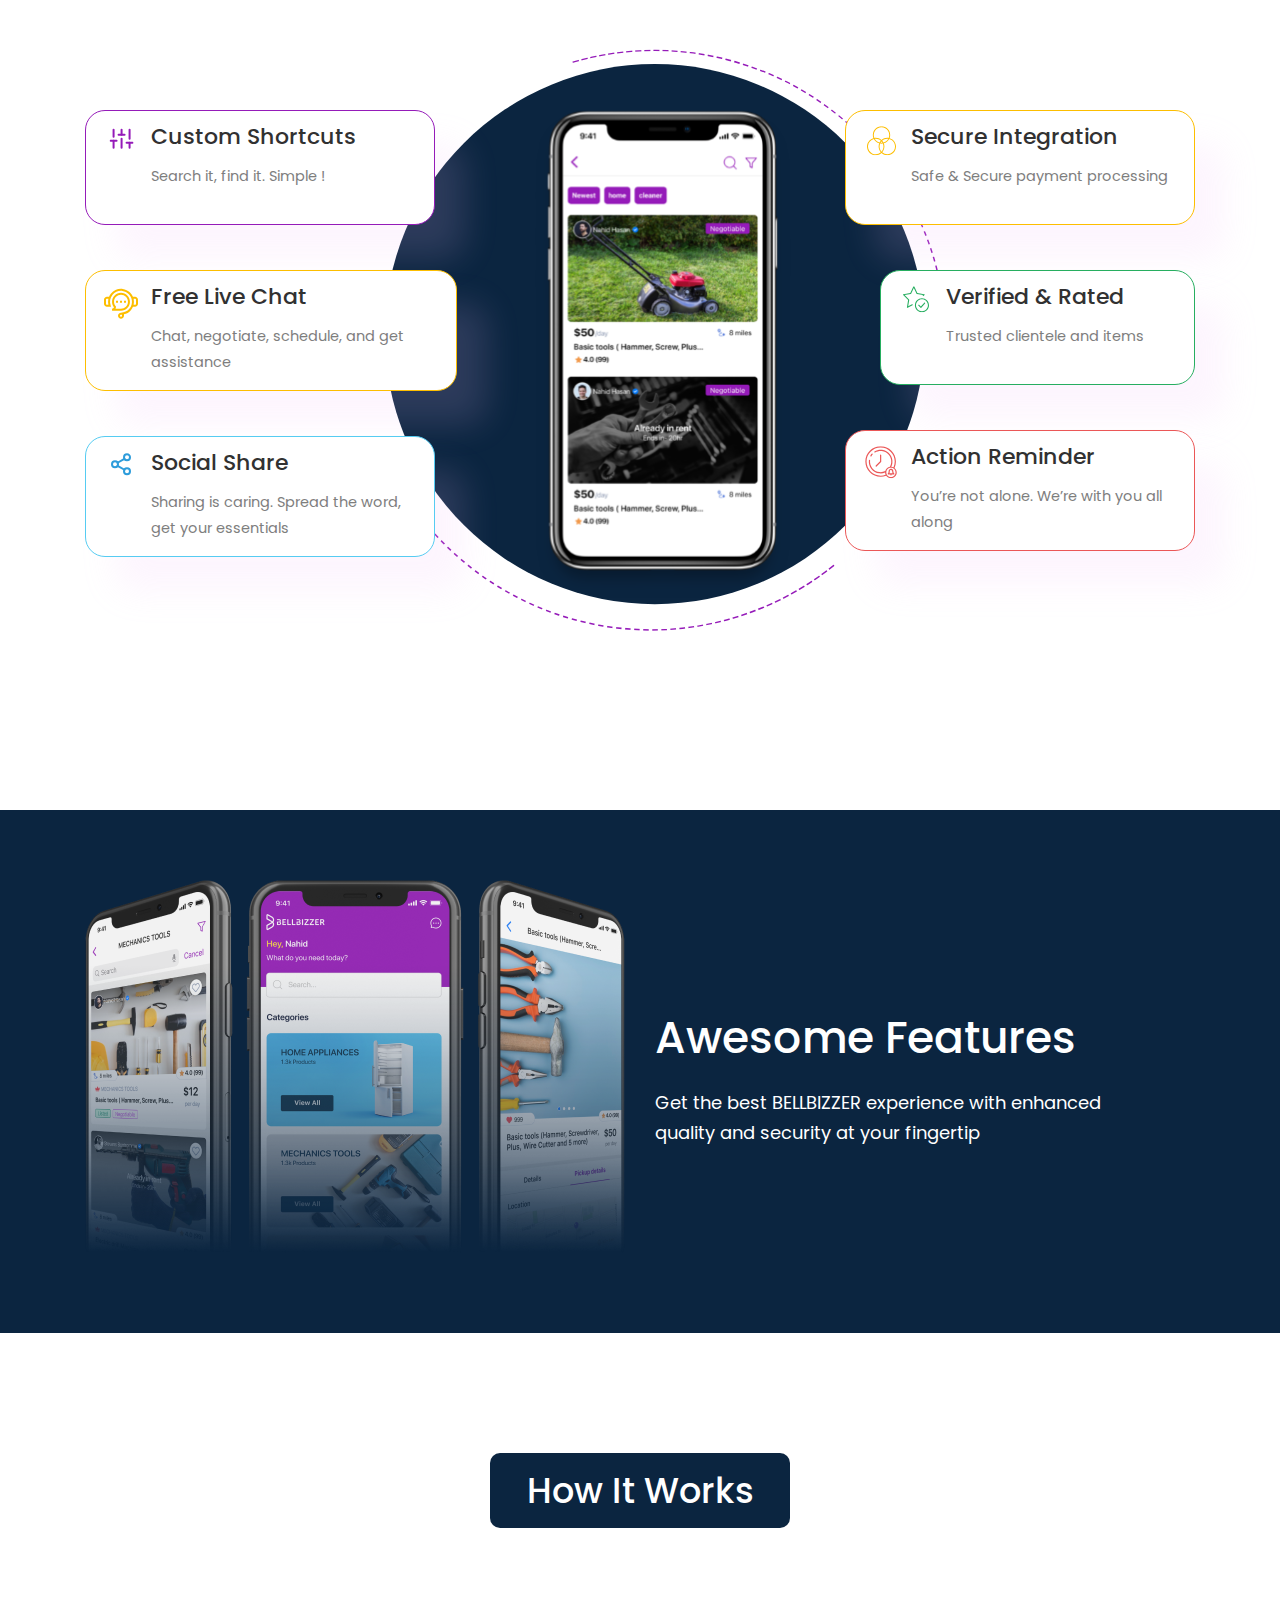
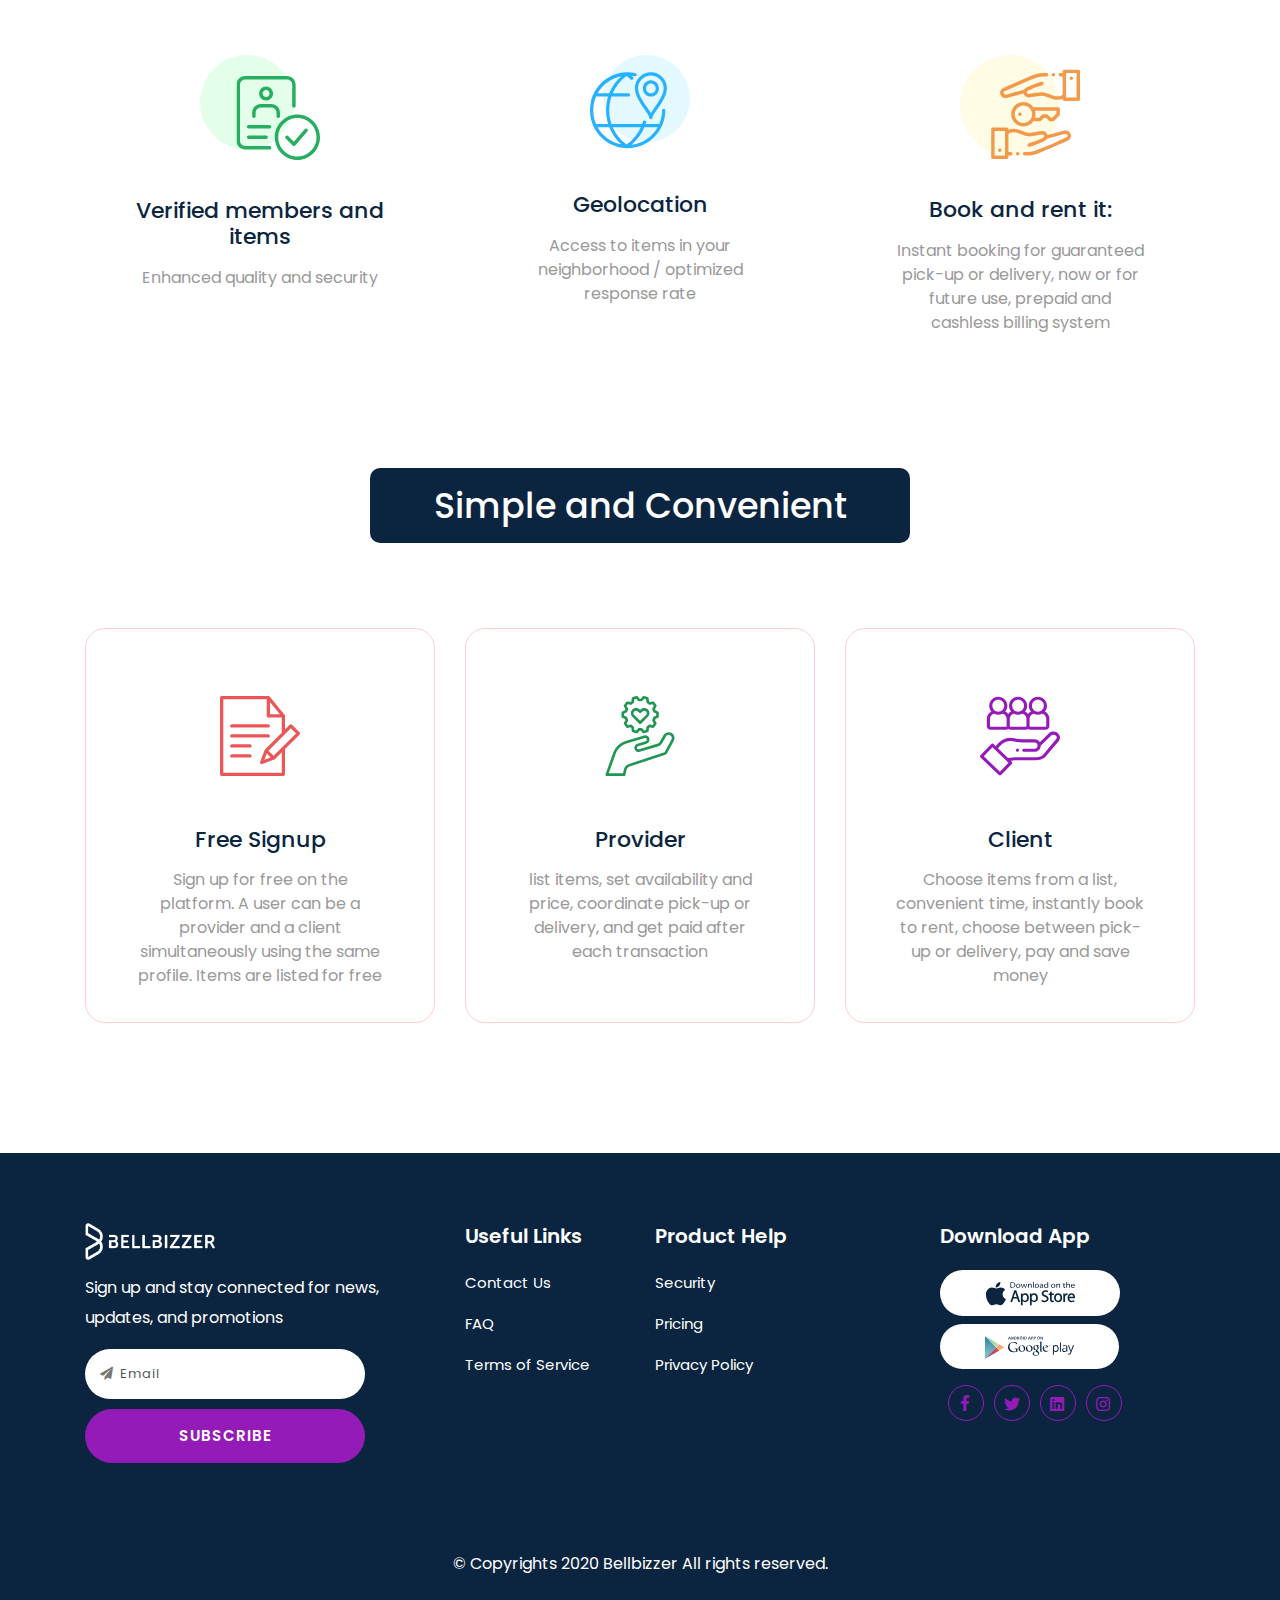
==== commit 0ac3e545: "image feature updated 2355" ====
--- a/index.html
+++ b/index.html
@@ -121,12 +121,12 @@
                     </form>
                     <div class="button-store">
 
-                        <a href="#" class="custom-btn d-inline-flex align-items-center m-2 m-sm-0">
+                        <a href="#" class="custom-btn d-inline-flex align-items-center mt-2 mb-2">
                             <i class="fab fa-apple"></i>
                             <p>Download on<span>App Store</span></p>
                         </a>
 
-                        <a href="#" class="custom-btn-2 d-inline-flex align-items-center m-2 m-sm-0 mr-sm-3">
+                        <a href="#" class="custom-btn-2 d-inline-flex align-items-center mt-2 mb-2">
                             <!--<i class="fab fa-google-play"></i>-->
                             <img src="img/home-icon/android-icon.png" alt="" class="d-inline-block mr-2">
                             <p>Available on<span>Google Play</span></p>
--- a/css/style.css
+++ b/css/style.css
@@ -515,7 +515,7 @@
 }
 
 .button-store .custom-btn {
-	padding: 11px 25px;
+	padding: 12px 35px;
 	border:1px solid #fff;
 	font-weight:500;
 	background: #0B2540;
--- a/css/responsive.css
+++ b/css/responsive.css
@@ -101,6 +101,7 @@
 }
 
 @media (max-width: 479px) {
+
     #app-features {
          margin: 0px 0px;
     }
@@ -182,6 +183,13 @@
         padding-top: 30px;
     }
     .tel-input-form input{width: 233px}
+    .tel-input-form button{
+        padding: 10px 10px !important;
+    }
+    .button-store .custom-btn-2 {
+
+         margin-left: 0px !important;
+    }
 
 }
 @media (max-width: 321px){
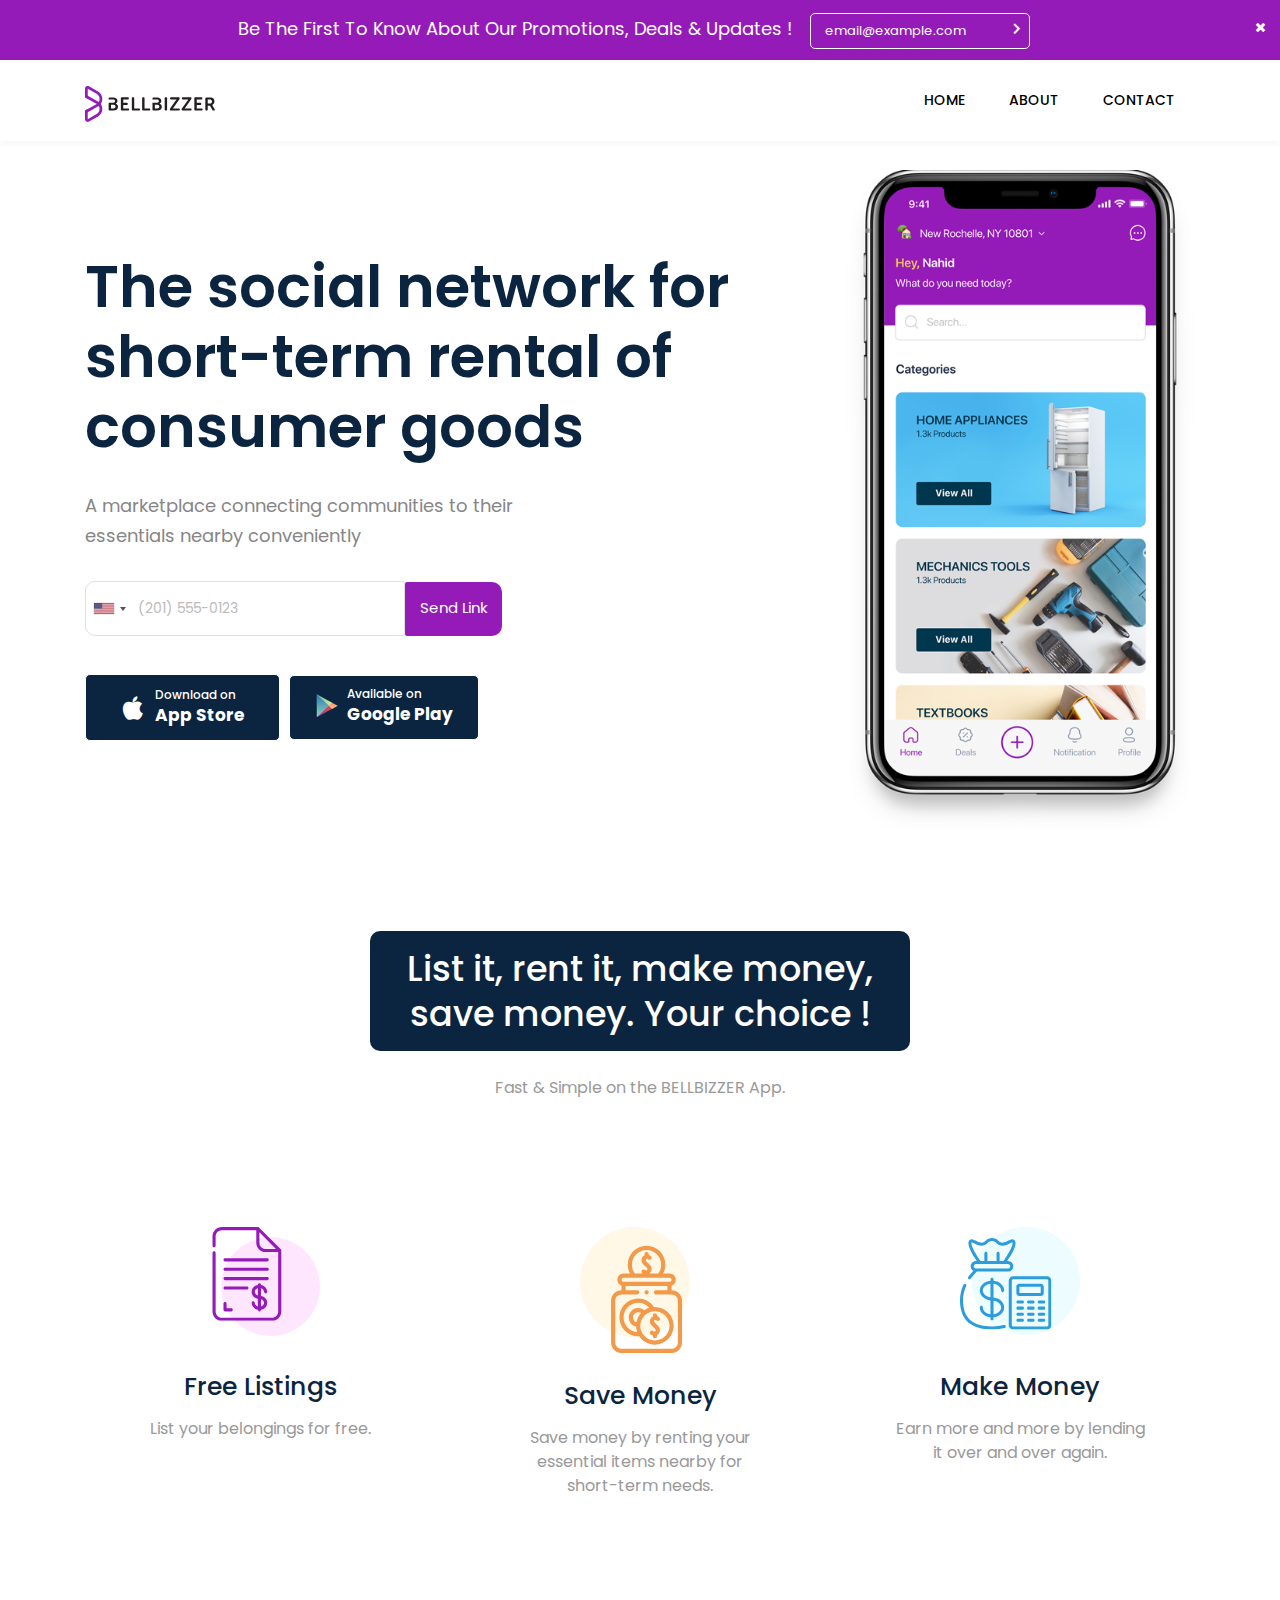
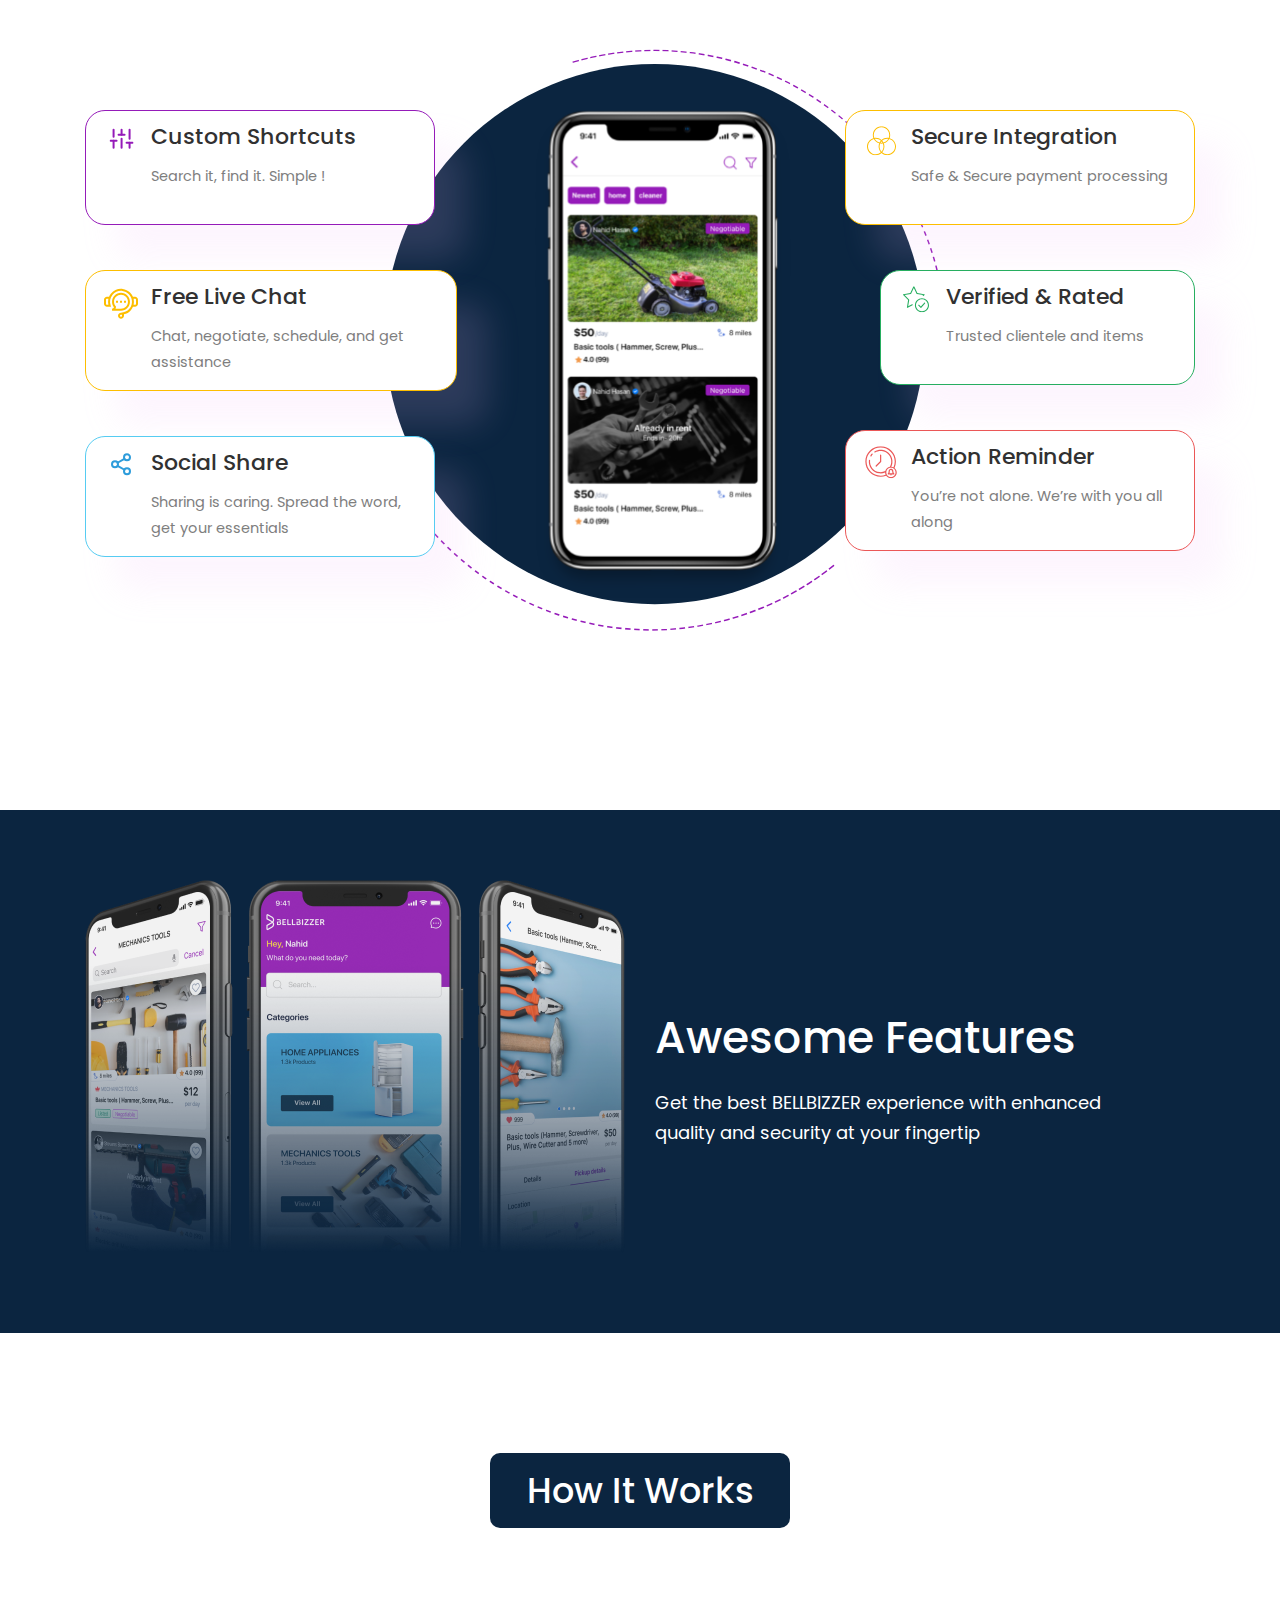
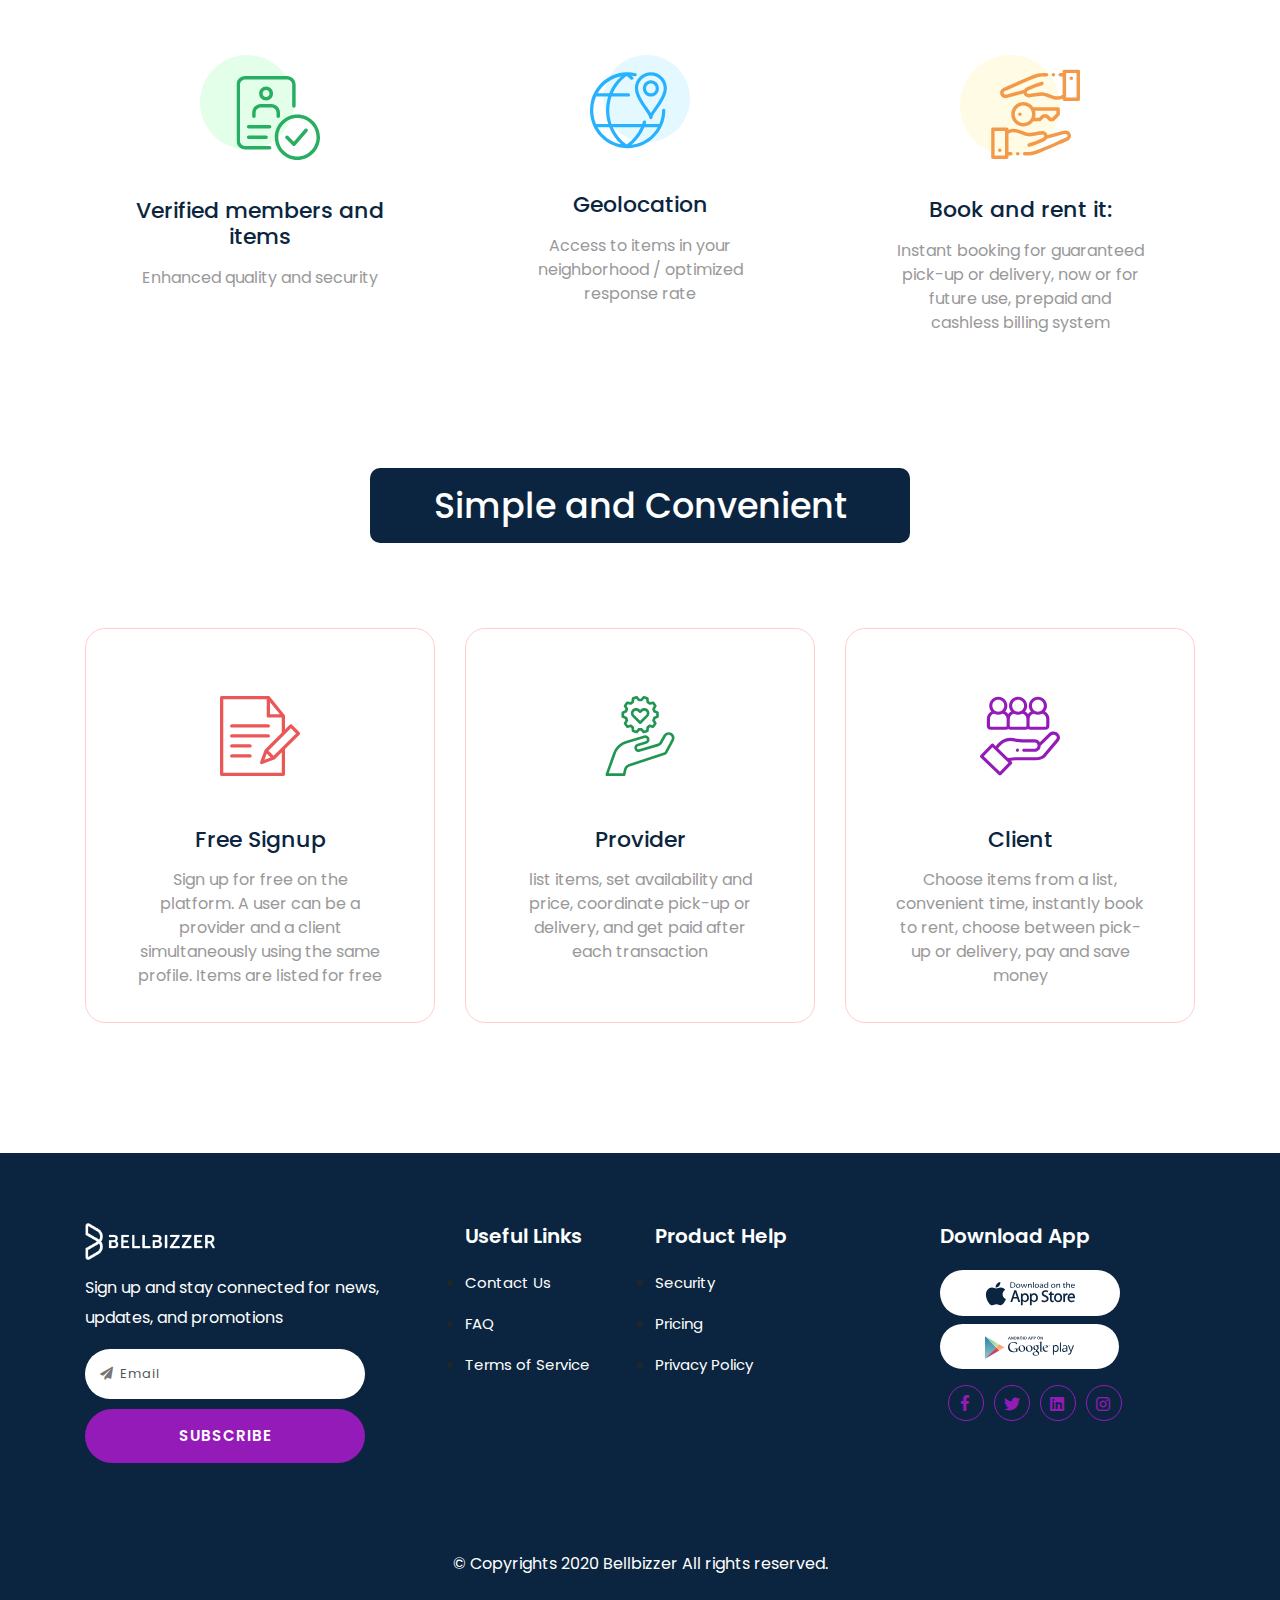
==== commit 58ca87bc: "new page and mail script added" ====
--- a/index.html
+++ b/index.html
@@ -45,7 +45,7 @@
             <div class="row">
                 <div class="col-lg-12">
 
-                    <p>Be the first to know about our promotions, deals & updates ! <br class="break-mob"> <span><input type="text" placeholder="email@example.com"> <i class="fas fa-chevron-right"></i></span></p>
+                    <p>Be the first to know about our promotions, deals & updates ! <br class="break-mob"> <span><input type="text" name="email" id="form_email" placeholder="email@example.com" required autocomplete="off" pattern="[a-z0-9._%+-]+@[a-z0-9.-]+\.[a-z]{2,}$"><button class="submit-btn" type="submit"><i id="email-submit" class="fas fa-chevron-right"></i></button></span></p>
 
                 </div>
             </div>
@@ -501,9 +501,9 @@
 
                                             <div class="form-group">
                                                 <span class="input-icon"><i class="fas fa-paper-plane"></i></span>
-                                                <input class="form-control" type="email" placeholder="Email">
+                                                <input class="form-control" name="email" id="f_email" type="email" required placeholder="Email" pattern="[a-z0-9._%+-]+@[a-z0-9.-]+\.[a-z]{2,}$">
                                             </div>
-                                            <button class="btn signin">Subscribe</button>
+                                            <button class="btn signin f-subscribe">Subscribe</button>
 
                                         </form>
 
@@ -517,9 +517,9 @@
                         <!-- Footer Title -->
                         <h3 class="footer-title mb-2">Useful Links</h3>
                         <ul>
-                            <li class="py-2"><a href="index.html">Contact Us</a></li>
-                            <li class="py-2"><a href="about-us.html">FAQ </a></li>
-                            <li class="py-2"><a href="contact-us.html">Terms of Service</a></li>
+                            <li class="py-2"><a href="contact-us.html">Contact Us</a></li>
+                            <li class="py-2"><a href="faq.html">FAQ </a></li>
+                            <li class="py-2"><a href="terms-service.html">Terms of Service</a></li>
                         </ul>
                     </div>
                 </div>
@@ -529,9 +529,9 @@
                         <!-- Footer Title -->
                         <h3 class="footer-title mb-2">Product Help</h3>
                         <ul>
-                            <li class="py-2"><a href="#">Security</a></li>
-                            <li class="py-2"><a href="#">Pricing </a></li>
-                            <li class="py-2"><a href="#">Privacy Policy</a></li>
+                            <li class="py-2"><a href="security.html">Security</a></li>
+                            <li class="py-2"><a href="pricing.html">Pricing </a></li>
+                            <li class="py-2"><a href="privacy-policy.html">Privacy Policy</a></li>
                         </ul>
                     </div>
                 </div>
@@ -554,10 +554,10 @@
                         <div class="social-icons d-flex">
 
                             <div class='demopadding'>
-                                <div class='icon social fb'><i class='fab fa-facebook-f'></i></div>
-                                <div class='icon social tw'><i class='fab fa-twitter'></i></div>
-                                <div class='icon social vin'><i class='fab fa-linkedin'></i></div>
-                                <div class='icon social insta'><i class='fab fa-instagram'></i></div>
+                                <div class='icon social fb'><a href="https://www.facebook.com/BELLBIZZERinc/" target="_blank"><i class='fab fa-facebook-f'></i></a></div>
+                                <div class='icon social tw'><a href="https://twitter.com/bellbizzer" target="_blank"><i class='fab fa-twitter'></i></a></div>
+                                <div class='icon social vin'><a href="https://www.linkedin.com/company/bellbizzerinc/?viewAsMember=true" target="_blank"><i class='fab fa-linkedin'></i></a></div>
+                                <div class='icon social insta'><a href="https://www.instagram.com/bellbizzer/" target="_blank"><i class='fab fa-instagram'></i></a></div>
                             </div>
                         </div>
                     </div>
@@ -610,6 +610,56 @@
 
         utilsScript: "build/js/utils.js",
     });
+    $(document).ready(function(){
+        $(".submit-btn").click(function() {
+
+            var email = $("#form_email").val();
+
+            var dataString = '&email=' + email;
+
+            $.ajax({
+                type: "POST",
+                url: "top-header-email.php",
+                data: dataString,
+                error: function (request, error) {
+                    //$('.output_message').text('Error Sending email!');
+                    alert('Error Sending email!');
+                },
+                success: function () {
+                   // $('.output_message').text('Message Sent!');
+                    alert('Mail Sent!');
+                }
+
+            });
+
+            return false;
+        });
+
+        $(".f-subscribe").click(function() {
+
+            var email = $("#f_email").val();
+
+            var dataString = '&email=' + email;
+
+            $.ajax({
+                type: "POST",
+                url: "footer-mail.php",
+                data: dataString,
+                error: function (request, error) {
+                    //$('.output_message').text('Error Sending email!');
+                    alert('Error Sending email!');
+                },
+                success: function () {
+                   // $('.output_message').text('Message Sent!');
+                    alert('Mail Sent!');
+                }
+
+            });
+
+            return false;
+        });
+    });
 </script>
+
 </body>
 </html>
--- a/css/style.css
+++ b/css/style.css
@@ -119,10 +119,11 @@
 	margin: 0px;
 	padding: 0px;
 }
-li {
-	list-style: none
-}
+/*li {*/
+	/*list-style: none*/
+/*}*/
 p {
+	font-family: 'Poppins', sans-serif;
 	font-size: 14px;
 	font-weight: normal;
 	line-height: 24px;
@@ -1084,6 +1085,11 @@
 		padding: 10px 30px;
 	}
 }
+
+/*-------Common Text Page----*/
+.common-text-page{padding:135px 0px 80px;text-align: left}
+.common-text-page h1{font-family:'poppins';font-size: 22px}
+.common-text-page p{font-family:'poppins';font-size: 17px}
 /*-------Our insperation*/
 .our-insperation{padding:0px 0px 70px;text-align: center}
 .our-insperation p{
@@ -1962,10 +1968,20 @@
 .fa-chevron-right{
 	font-size: 12px;
 	position: absolute;
-	top: 8px;
-	right: 25px;
+	top: 9px;
+	right: 8px;
 	cursor: pointer;
 }
+.submit-btn{
+	padding: 3px 12px;
+	height: 34px;
+	background-color: transparent;
+	border: navajowhite;
+	position: absolute;
+	right: 13px;
+	top: -2px;
+}
+.submit-btn:hover{background-color: transparent}
 .fa-times{
 	color: #fff;
 	font-size: 12px;
@@ -1973,4 +1989,5 @@
 	right: 15px;
 	top: 22px;
 }
-.close-icon{cursor: pointer}+.close-icon{cursor: pointer}
+.pp-h3{font-size: 16px;color: #7030a0}
